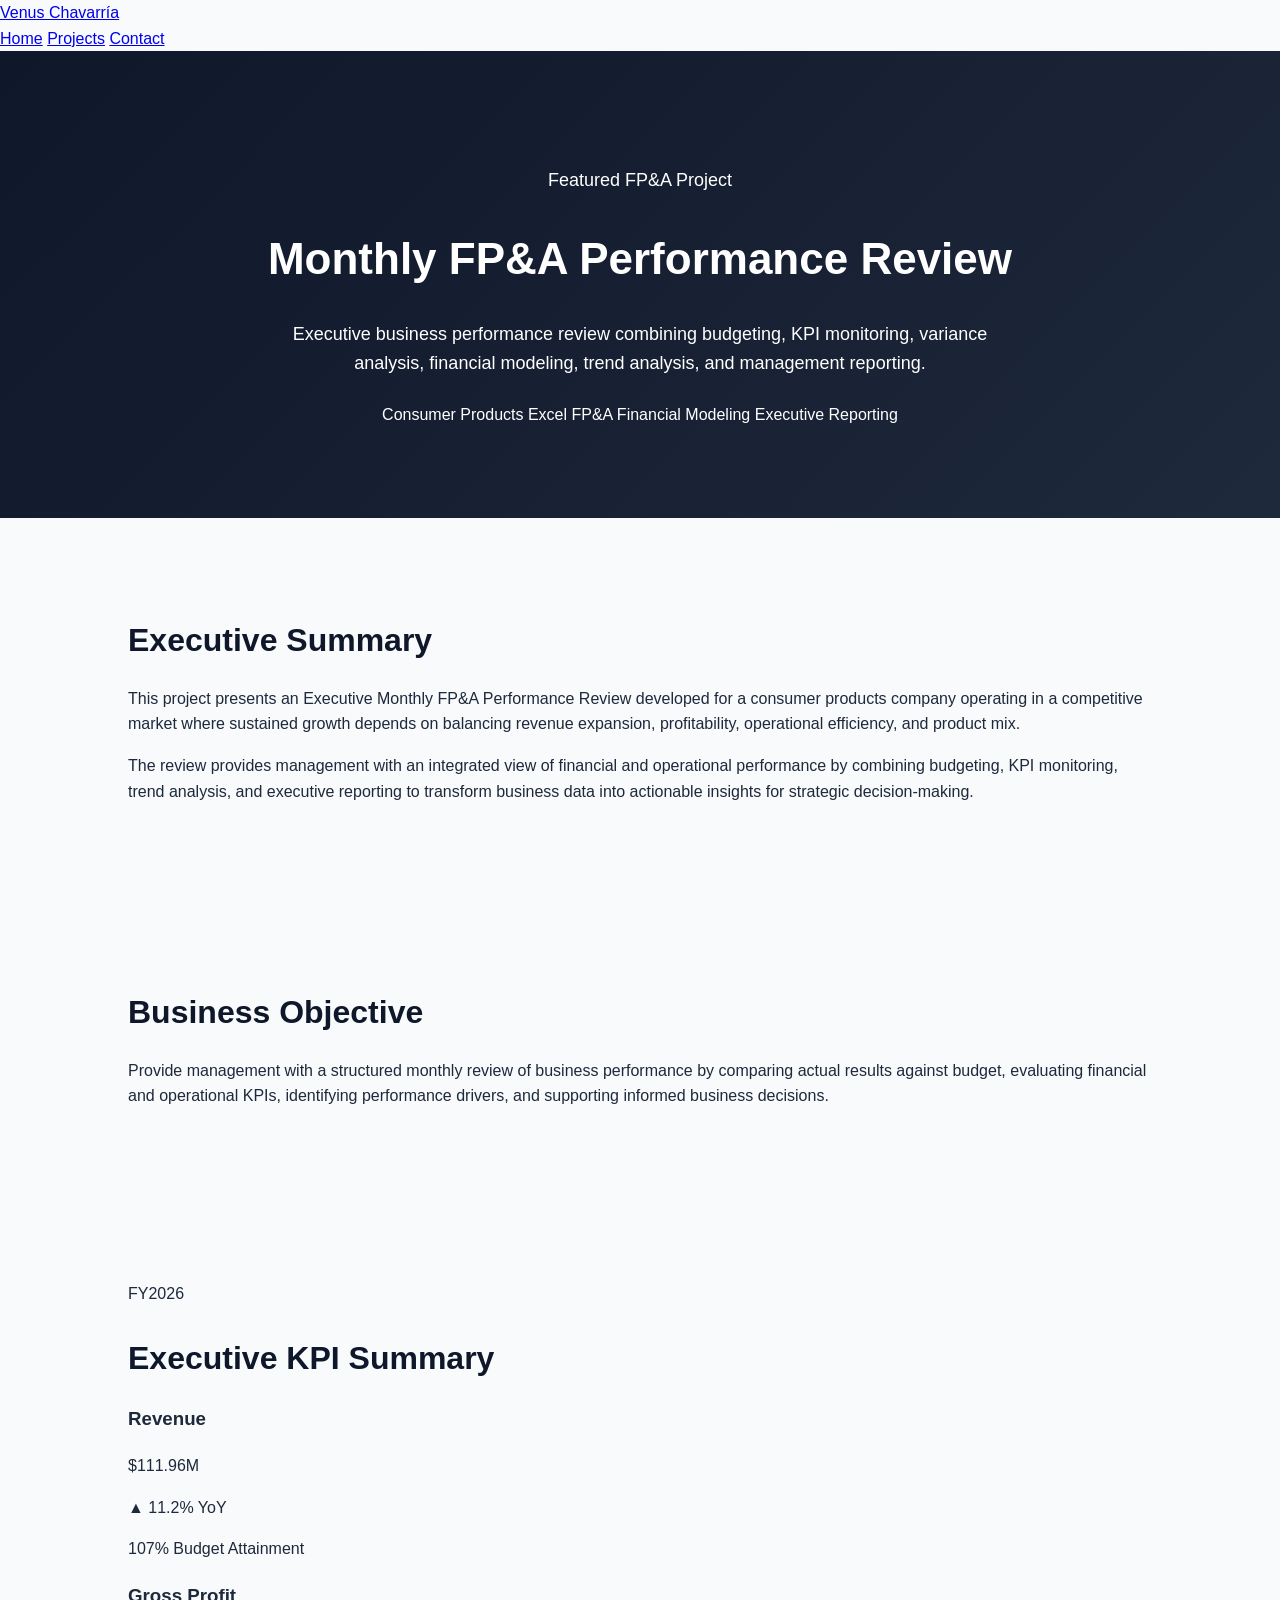
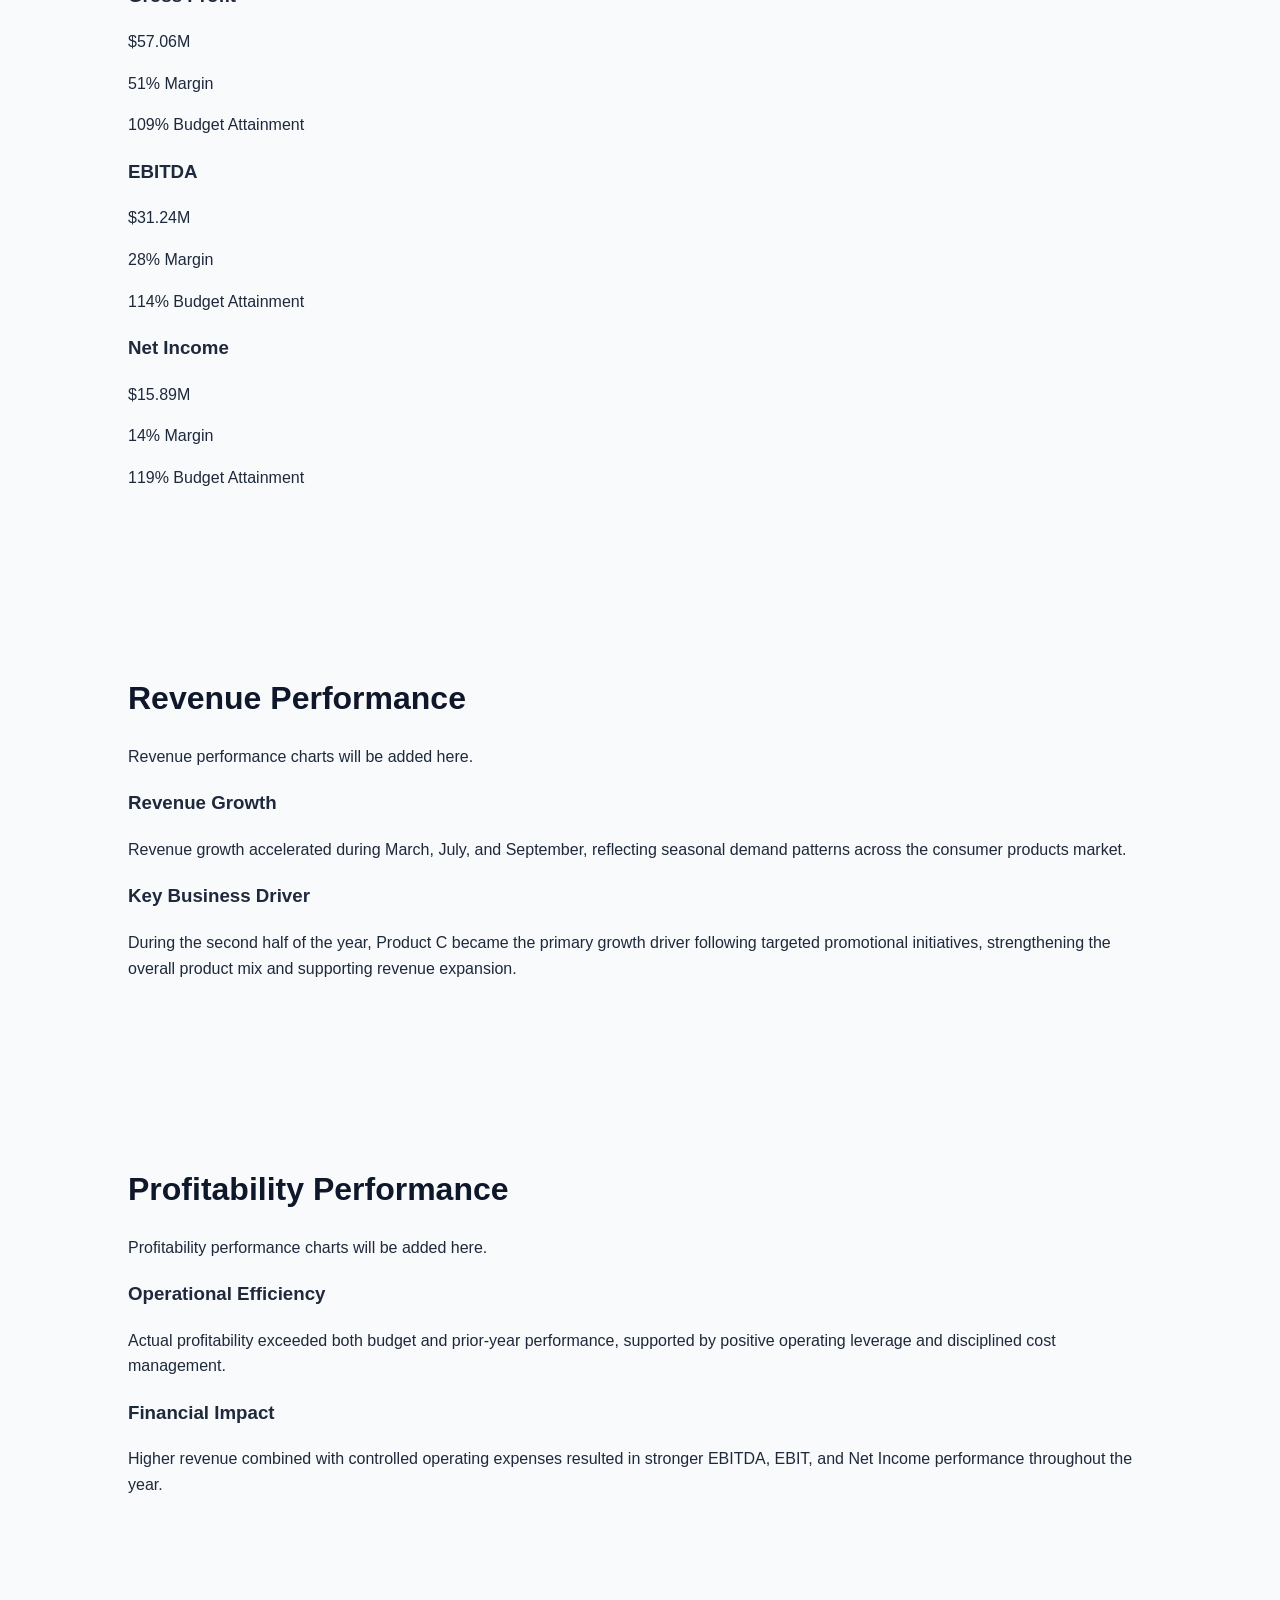
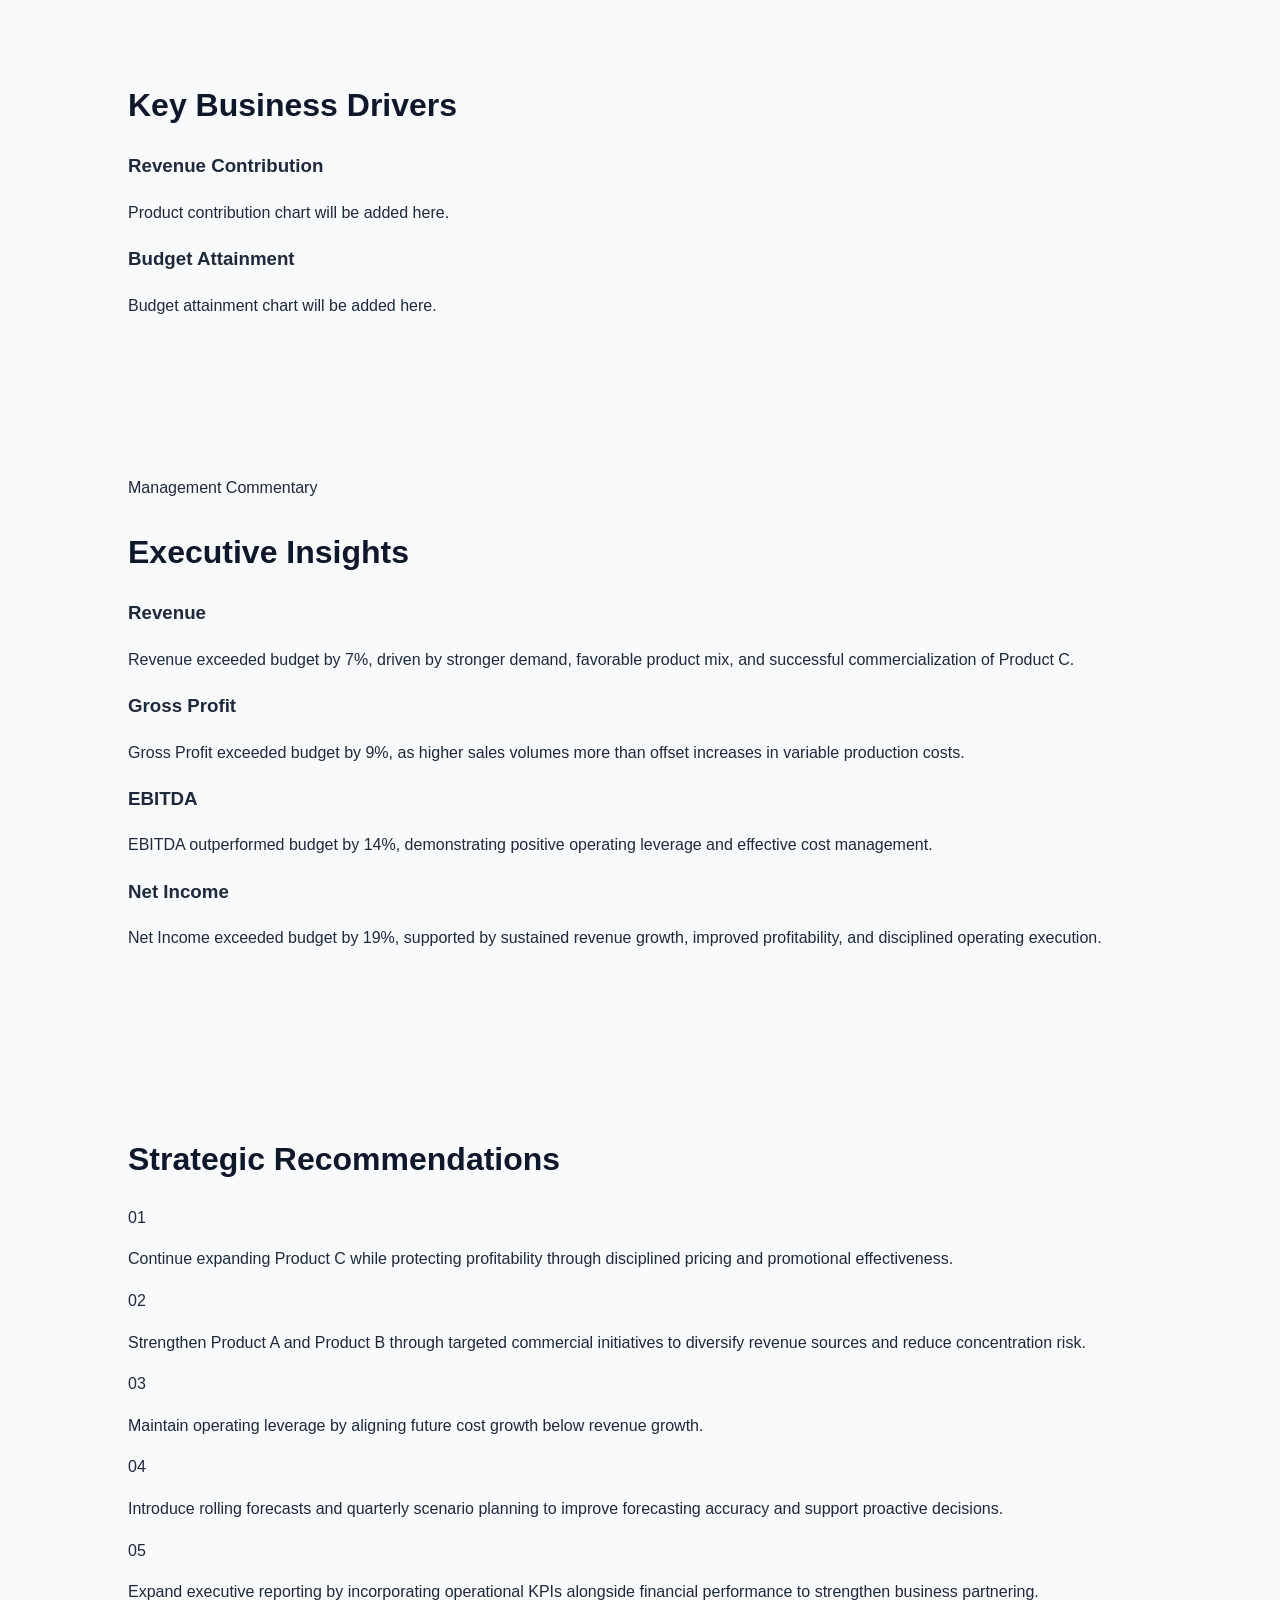
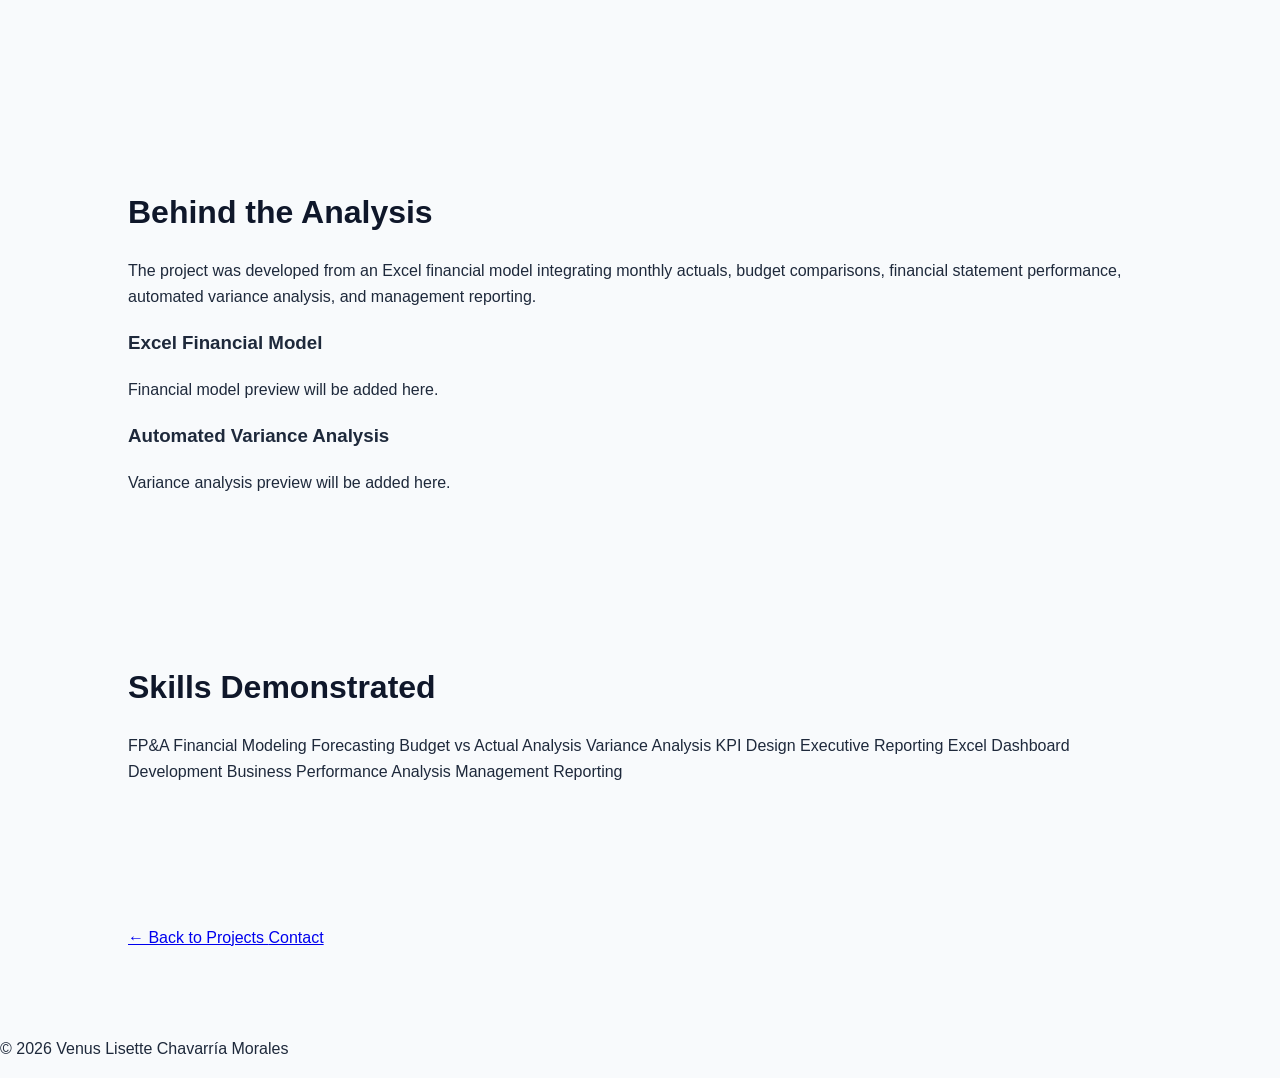
==== project1.html @ df1547eb "Create Monthly FP&A project page This HTML file presents a comprehensive Monthly FP&A Performance Re" ====
<!DOCTYPE html>
<html lang="en">

<head>
  <meta charset="UTF-8" />
  <meta name="viewport" content="width=device-width, initial-scale=1.0" />

  <title>Monthly FP&A Performance Review | Venus Chavarría</title>

  <link rel="stylesheet" href="style.css" />
</head>

<body>

  <!-- Navigation -->
  <nav class="navbar">
    <a class="brand" href="index.html">Venus Chavarría</a>

    <div class="nav-links">
      <a href="index.html">Home</a>
      <a href="index.html#projects">Projects</a>
      <a href="index.html#contact">Contact</a>
    </div>
  </nav>


  <!-- Project Hero -->
  <header class="project-hero">

    <p class="project-label">Featured FP&A Project</p>

    <h1>Monthly FP&A Performance Review</h1>

    <p class="project-subtitle">
      Executive business performance review combining budgeting, KPI monitoring,
      variance analysis, financial modeling, trend analysis, and management reporting.
    </p>

    <div class="project-tags">
      <span>Consumer Products</span>
      <span>Excel</span>
      <span>FP&A</span>
      <span>Financial Modeling</span>
      <span>Executive Reporting</span>
    </div>

  </header>


  <main class="project-page">

    <!-- Executive Summary -->
    <section class="project-section">

      <h2>Executive Summary</h2>

      <p>
        This project presents an Executive Monthly FP&A Performance Review
        developed for a consumer products company operating in a competitive
        market where sustained growth depends on balancing revenue expansion,
        profitability, operational efficiency, and product mix.
      </p>

      <p>
        The review provides management with an integrated view of financial and
        operational performance by combining budgeting, KPI monitoring, trend
        analysis, and executive reporting to transform business data into
        actionable insights for strategic decision-making.
      </p>

    </section>


    <!-- Business Objective -->
    <section class="project-section project-highlight">

      <h2>Business Objective</h2>

      <p>
        Provide management with a structured monthly review of business
        performance by comparing actual results against budget, evaluating
        financial and operational KPIs, identifying performance drivers, and
        supporting informed business decisions.
      </p>

    </section>


    <!-- KPI Summary -->
    <section class="project-section">

      <div class="section-heading">
        <p class="section-label">FY2026</p>
        <h2>Executive KPI Summary</h2>
      </div>

      <div class="kpi-grid">

        <article class="kpi-card">
          <h3>Revenue</h3>
          <p class="kpi-value">$111.96M</p>
          <p class="kpi-growth">▲ 11.2% YoY</p>
          <p class="kpi-budget">107% Budget Attainment</p>
        </article>

        <article class="kpi-card">
          <h3>Gross Profit</h3>
          <p class="kpi-value">$57.06M</p>
          <p class="kpi-detail">51% Margin</p>
          <p class="kpi-budget">109% Budget Attainment</p>
        </article>

        <article class="kpi-card">
          <h3>EBITDA</h3>
          <p class="kpi-value">$31.24M</p>
          <p class="kpi-detail">28% Margin</p>
          <p class="kpi-budget">114% Budget Attainment</p>
        </article>

        <article class="kpi-card">
          <h3>Net Income</h3>
          <p class="kpi-value">$15.89M</p>
          <p class="kpi-detail">14% Margin</p>
          <p class="kpi-budget">119% Budget Attainment</p>
        </article>

      </div>

    </section>


    <!-- Revenue Performance -->
    <section class="project-section">

      <h2>Revenue Performance</h2>

      <div class="visual-placeholder">
        Revenue performance charts will be added here.
      </div>

      <div class="insight-grid">

        <article class="insight-card">
          <h3>Revenue Growth</h3>

          <p>
            Revenue growth accelerated during March, July, and September,
            reflecting seasonal demand patterns across the consumer products
            market.
          </p>
        </article>

        <article class="insight-card">
          <h3>Key Business Driver</h3>

          <p>
            During the second half of the year, Product C became the primary
            growth driver following targeted promotional initiatives,
            strengthening the overall product mix and supporting revenue
            expansion.
          </p>
        </article>

      </div>

    </section>


    <!-- Profitability Performance -->
    <section class="project-section">

      <h2>Profitability Performance</h2>

      <div class="visual-placeholder">
        Profitability performance charts will be added here.
      </div>

      <div class="insight-grid">

        <article class="insight-card">
          <h3>Operational Efficiency</h3>

          <p>
            Actual profitability exceeded both budget and prior-year
            performance, supported by positive operating leverage and disciplined
            cost management.
          </p>
        </article>

        <article class="insight-card">
          <h3>Financial Impact</h3>

          <p>
            Higher revenue combined with controlled operating expenses resulted
            in stronger EBITDA, EBIT, and Net Income performance throughout the
            year.
          </p>
        </article>

      </div>

    </section>


    <!-- Key Business Drivers -->
    <section class="project-section">

      <h2>Key Business Drivers</h2>

      <div class="business-driver-grid">

        <article class="driver-card">
          <h3>Revenue Contribution</h3>

          <div class="visual-placeholder compact">
            Product contribution chart will be added here.
          </div>
        </article>

        <article class="driver-card">
          <h3>Budget Attainment</h3>

          <div class="visual-placeholder compact">
            Budget attainment chart will be added here.
          </div>
        </article>

      </div>

    </section>


    <!-- Executive Insights -->
    <section class="project-section dark-section">

      <p class="section-label gold-label">Management Commentary</p>

      <h2>Executive Insights</h2>

      <div class="executive-insights">

        <article>
          <h3>Revenue</h3>
          <p>
            Revenue exceeded budget by 7%, driven by stronger demand, favorable
            product mix, and successful commercialization of Product C.
          </p>
        </article>

        <article>
          <h3>Gross Profit</h3>
          <p>
            Gross Profit exceeded budget by 9%, as higher sales volumes more
            than offset increases in variable production costs.
          </p>
        </article>

        <article>
          <h3>EBITDA</h3>
          <p>
            EBITDA outperformed budget by 14%, demonstrating positive operating
            leverage and effective cost management.
          </p>
        </article>

        <article>
          <h3>Net Income</h3>
          <p>
            Net Income exceeded budget by 19%, supported by sustained revenue
            growth, improved profitability, and disciplined operating execution.
          </p>
        </article>

      </div>

    </section>


    <!-- Strategic Recommendations -->
    <section class="project-section">

      <h2>Strategic Recommendations</h2>

      <div class="recommendation-list">

        <article>
          <span>01</span>
          <p>
            Continue expanding Product C while protecting profitability through
            disciplined pricing and promotional effectiveness.
          </p>
        </article>

        <article>
          <span>02</span>
          <p>
            Strengthen Product A and Product B through targeted commercial
            initiatives to diversify revenue sources and reduce concentration risk.
          </p>
        </article>

        <article>
          <span>03</span>
          <p>
            Maintain operating leverage by aligning future cost growth below
            revenue growth.
          </p>
        </article>

        <article>
          <span>04</span>
          <p>
            Introduce rolling forecasts and quarterly scenario planning to
            improve forecasting accuracy and support proactive decisions.
          </p>
        </article>

        <article>
          <span>05</span>
          <p>
            Expand executive reporting by incorporating operational KPIs
            alongside financial performance to strengthen business partnering.
          </p>
        </article>

      </div>

    </section>


    <!-- Behind the Analysis -->
    <section class="project-section">

      <h2>Behind the Analysis</h2>

      <p>
        The project was developed from an Excel financial model integrating
        monthly actuals, budget comparisons, financial statement performance,
        automated variance analysis, and management reporting.
      </p>

      <div class="business-driver-grid">

        <article class="driver-card">
          <h3>Excel Financial Model</h3>

          <div class="visual-placeholder compact">
            Financial model preview will be added here.
          </div>
        </article>

        <article class="driver-card">
          <h3>Automated Variance Analysis</h3>

          <div class="visual-placeholder compact">
            Variance analysis preview will be added here.
          </div>
        </article>

      </div>

    </section>


    <!-- Skills -->
    <section class="project-section project-highlight">

      <h2>Skills Demonstrated</h2>

      <div class="skill-badges">
        <span>FP&A</span>
        <span>Financial Modeling</span>
        <span>Forecasting</span>
        <span>Budget vs Actual Analysis</span>
        <span>Variance Analysis</span>
        <span>KPI Design</span>
        <span>Executive Reporting</span>
        <span>Excel Dashboard Development</span>
        <span>Business Performance Analysis</span>
        <span>Management Reporting</span>
      </div>

    </section>


    <!-- Project Navigation -->
    <section class="project-navigation">

      <a class="secondary-button" href="index.html#projects">
        ← Back to Projects
      </a>

      <a class="primary-button" href="index.html#contact">
        Contact
      </a>

    </section>

  </main>


  <footer class="site-footer">
    <p>© 2026 Venus Lisette Chavarría Morales</p>
  </footer>

</body>

</html>
---- style.css ----
body {
  margin: 0;
  font-family: Arial, Helvetica, sans-serif;
  color: #1e293b;
  background-color: #f8fafc;
  line-height: 1.6;
}

header {
  background: linear-gradient(135deg, #0f172a, #1e293b);
  color: white;
  padding: 90px 10%;
  text-align: center;
}

header h1 {
  font-size: 44px;
  margin-bottom: 10px;
}

header h2 {
  font-size: 22px;
  font-weight: 400;
  color: #cbd5e1;
}

header p {
  max-width: 760px;
  margin: 25px auto;
  font-size: 18px;
}

header a {
  display: inline-block;
  margin-top: 20px;
  padding: 14px 28px;
  background: #2563eb;
  color: white;
  text-decoration: none;
  border-radius: 10px;
  font-weight: bold;
}

header a:hover {
  background: #d4a017;
  color: #0f172a;
}

section {
  padding: 70px 10%;
  max-width: 1100px;
  margin: auto;
}

section h2 {
  font-size: 32px;
  color: #0f172a;
  margin-bottom: 20px;
}

#intro h2 {
  max-width: 900px;
}

.cards {
  display: grid;
  grid-template-columns: repeat(3, 1fr);
  gap: 25px;
  margin-top: 30px;
}

.card {
  background: white;
  padding: 30px;
  border-radius: 18px;
  box-shadow: 0 8px 22px rgba(15, 23, 42, 0.08);
  border-top: 4px solid #d4a017;
}

.card h3 {
  color: #0f172a;
  margin-top: 0;
}

.card p {
  color: #475569;
}

#projects {
  background: white;
  max-width: none;
}

.project-card {
  max-width: 900px;
  background: #f8fafc;
  padding: 30px;
  border-radius: 18px;
  margin: 25px auto;
  box-shadow: 0 6px 18px rgba(15, 23, 42, 0.08);
}

.project-card h3 {
  color: #2563eb;
}

#beyond {
  background: #e2e8f0;
  max-width: none;
  text-align: center;
}

#beyond p {
  max-width: 850px;
  margin: auto;
  font-size: 20px;
  font-style: italic;
}

#contact {
  text-align: center;
  background: #0f172a;
  color: white;
  max-width: none;
}

#contact h2 {
  color: white;
}

@media (max-width: 800px) {
  .cards {
    grid-template-columns: 1fr;
  }

  header h1 {
    font-size: 34px;
  }

  section {
    padding: 50px 7%;
  }
}
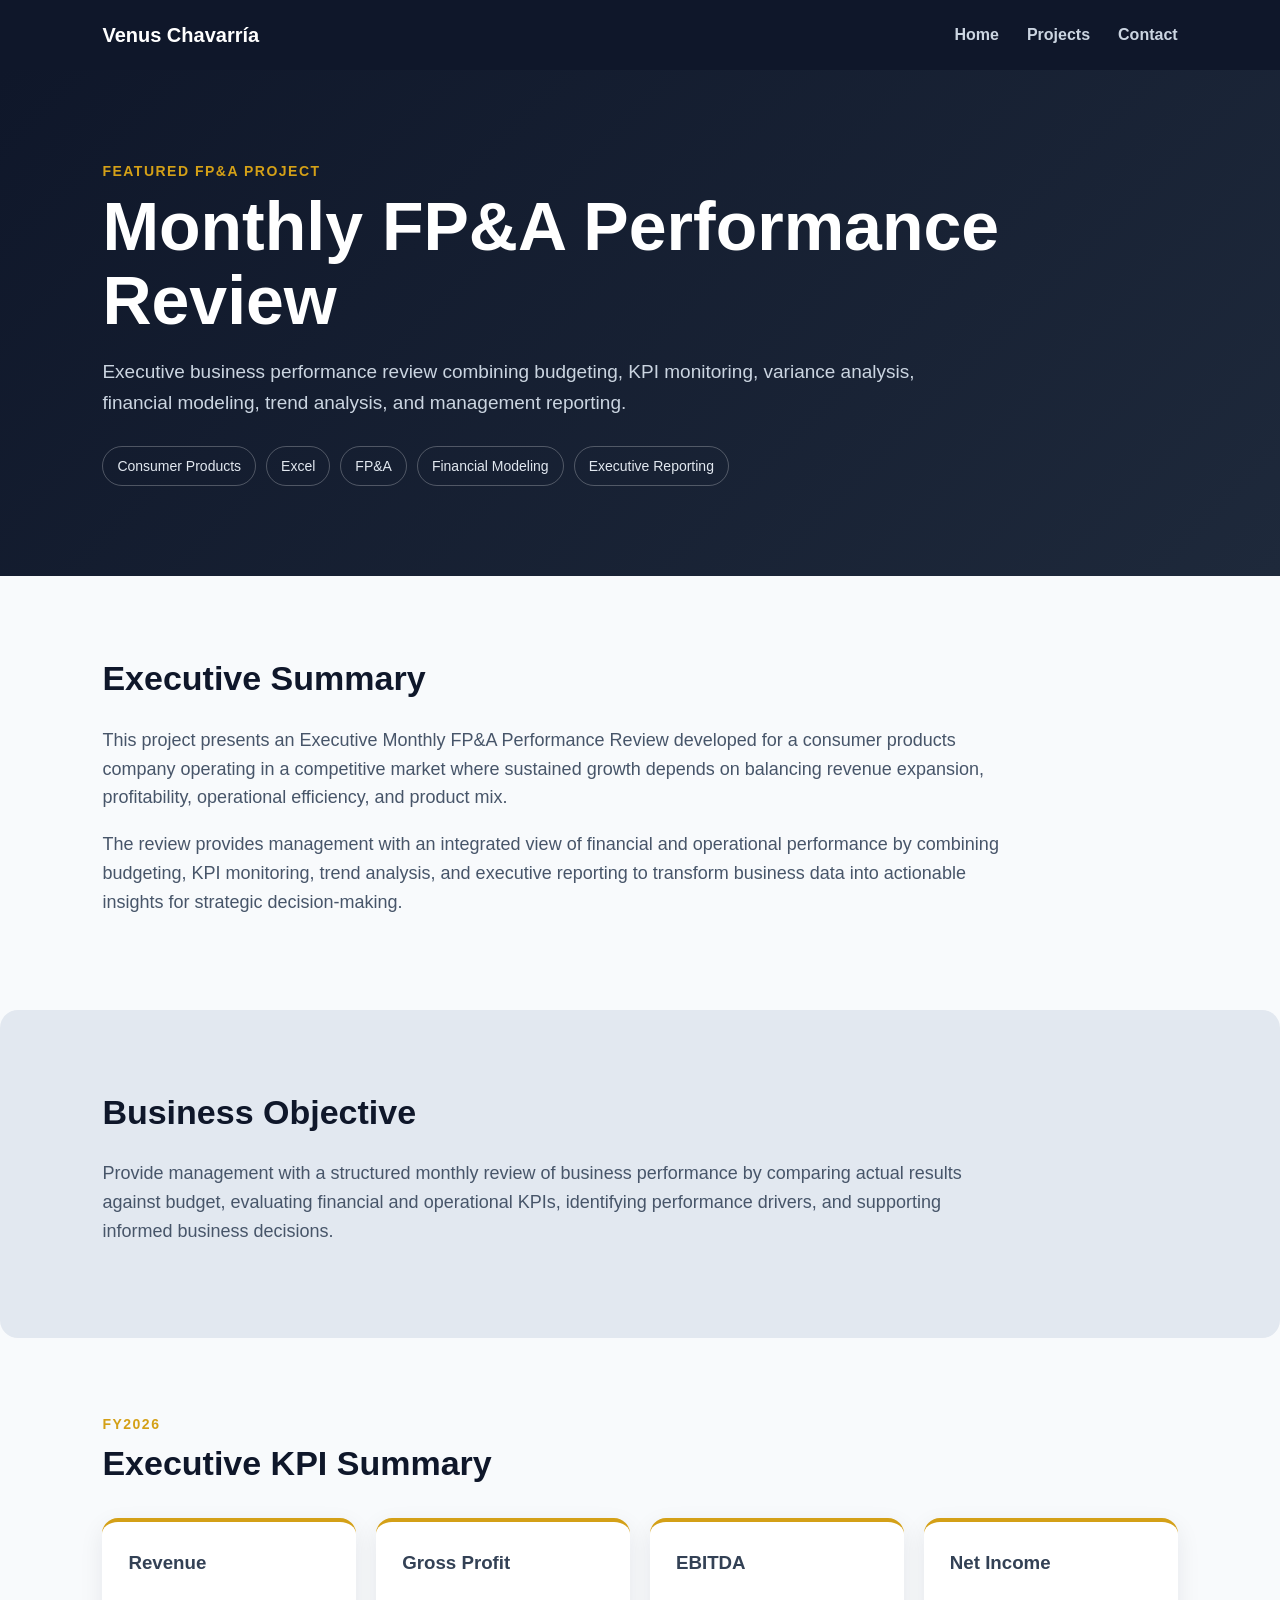
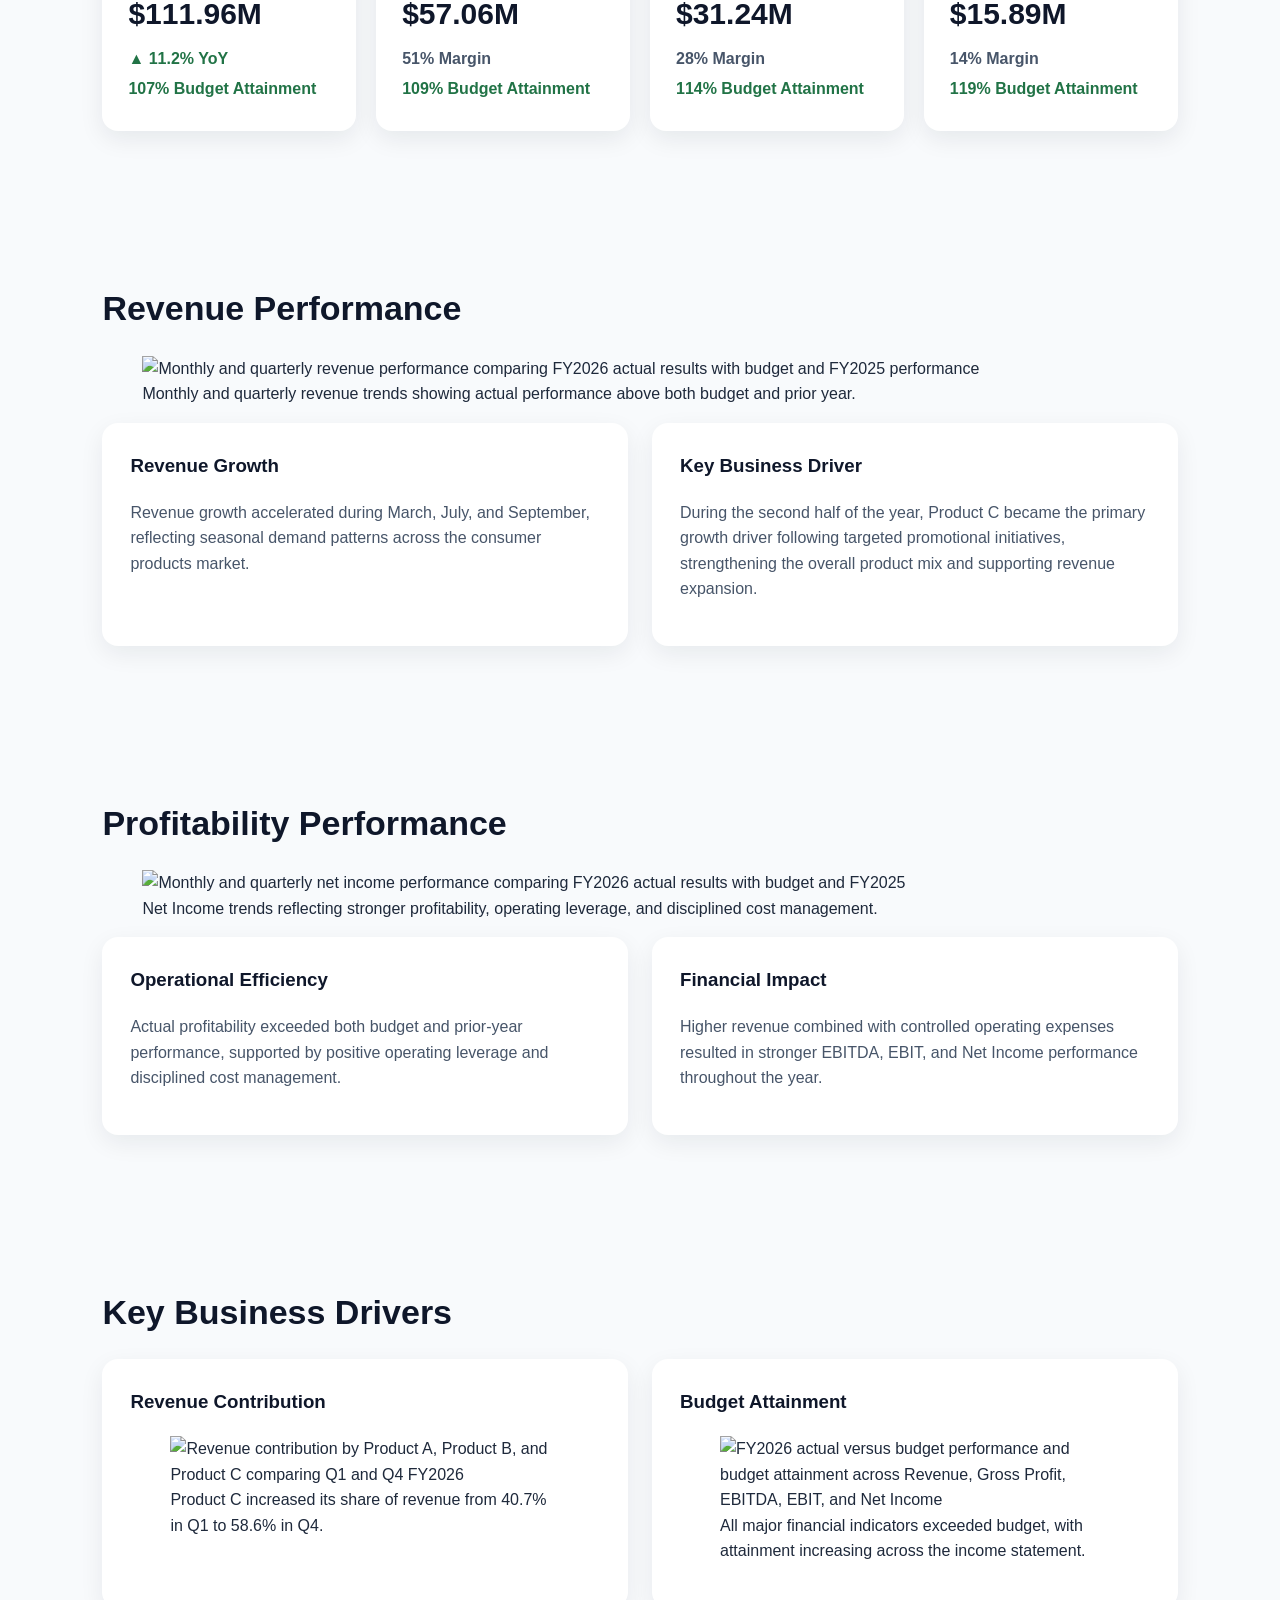
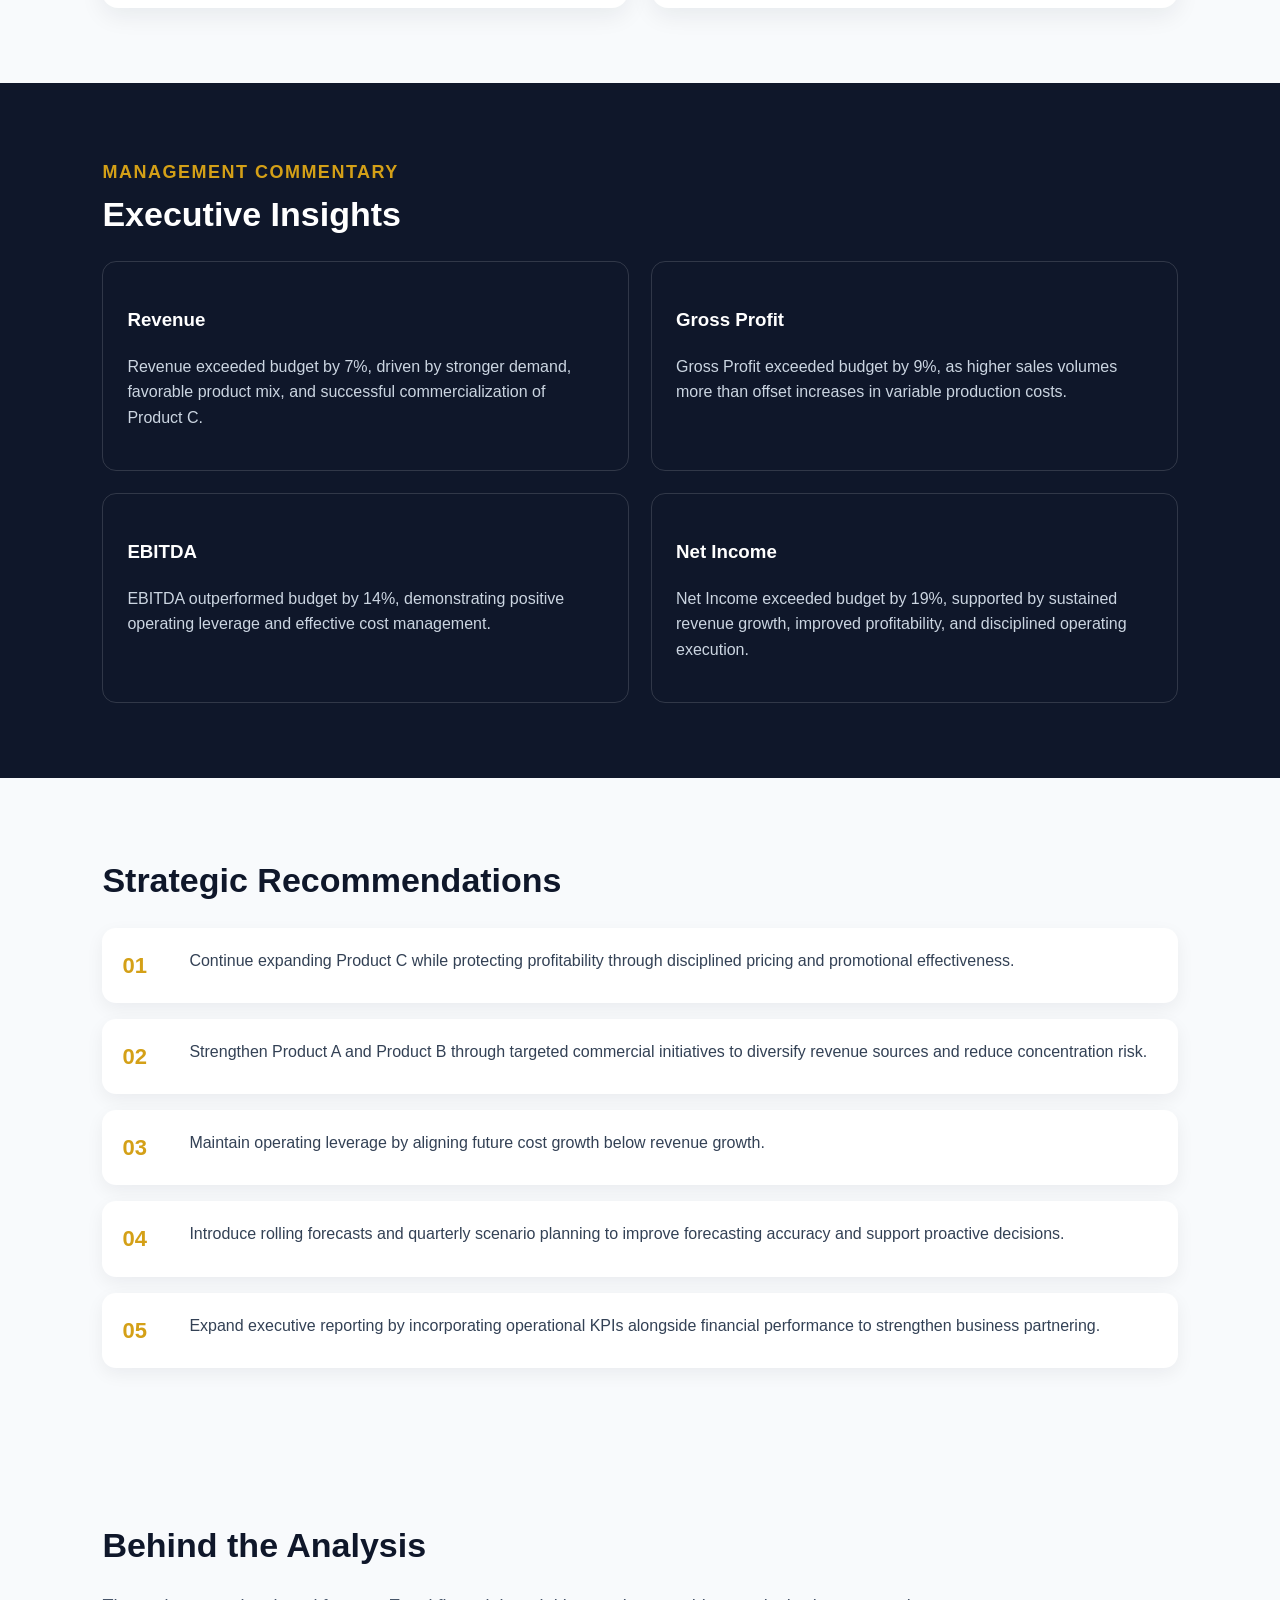
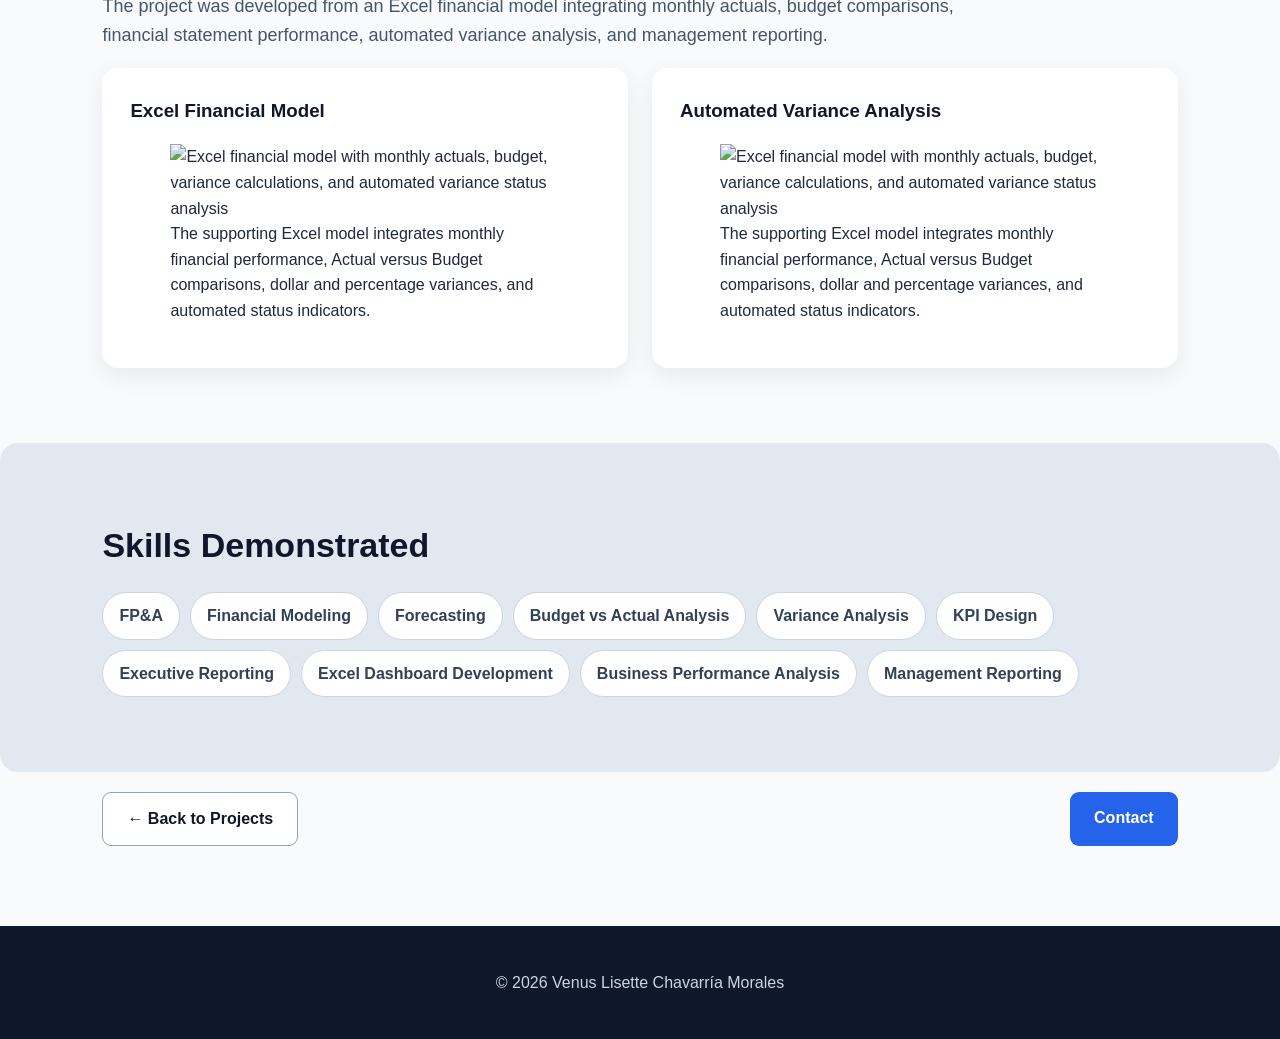
==== commit e9ceb55e: "Replace visual placeholders with actual images" ====
--- a/project1.html
+++ b/project1.html
@@ -134,9 +134,15 @@
 
       <h2>Revenue Performance</h2>
 
-      <div class="visual-placeholder">
-        Revenue performance charts will be added here.
-      </div>
+     <figure class="project-visual">
+  <img
+    src="images/revenue-performance.png"
+    alt="Monthly and quarterly revenue performance comparing FY2026 actual results with budget and FY2025 performance"
+  />
+  <figcaption>
+    Monthly and quarterly revenue trends showing actual performance above both budget and prior year.
+  </figcaption>
+</figure>
 
       <div class="insight-grid">
 
@@ -171,9 +177,15 @@
 
       <h2>Profitability Performance</h2>
 
-      <div class="visual-placeholder">
-        Profitability performance charts will be added here.
-      </div>
+     <figure class="project-visual">
+  <img
+    src="images/profitability-performance.png"
+    alt="Monthly and quarterly net income performance comparing FY2026 actual results with budget and FY2025"
+  />
+  <figcaption>
+    Net Income trends reflecting stronger profitability, operating leverage, and disciplined cost management.
+  </figcaption>
+</figure>
 
       <div class="insight-grid">
 
@@ -212,17 +224,29 @@
         <article class="driver-card">
           <h3>Revenue Contribution</h3>
 
-          <div class="visual-placeholder compact">
-            Product contribution chart will be added here.
-          </div>
+         <figure class="project-visual compact-visual">
+  <img
+    src="images/revenue-contribution.png"
+    alt="Revenue contribution by Product A, Product B, and Product C comparing Q1 and Q4 FY2026"
+  />
+  <figcaption>
+    Product C increased its share of revenue from 40.7% in Q1 to 58.6% in Q4.
+  </figcaption>
+</figure>
         </article>
 
         <article class="driver-card">
           <h3>Budget Attainment</h3>
 
-          <div class="visual-placeholder compact">
-            Budget attainment chart will be added here.
-          </div>
+          <figure class="project-visual compact-visual">
+  <img
+    src="images/budget-attainment.png"
+    alt="FY2026 actual versus budget performance and budget attainment across Revenue, Gross Profit, EBITDA, EBIT, and Net Income"
+  />
+  <figcaption>
+    All major financial indicators exceeded budget, with attainment increasing across the income statement.
+  </figcaption>
+</figure>
         </article>
 
       </div>
@@ -344,17 +368,29 @@
         <article class="driver-card">
           <h3>Excel Financial Model</h3>
 
-          <div class="visual-placeholder compact">
-            Financial model preview will be added here.
-          </div>
+         <figure class="project-visual">
+  <img
+    src="images/financial-model-analysis.png"
+    alt="Excel financial model with monthly actuals, budget, variance calculations, and automated variance status analysis"
+  />
+  <figcaption>
+    The supporting Excel model integrates monthly financial performance, Actual versus Budget comparisons, dollar and percentage variances, and automated status indicators.
+  </figcaption>
+</figure>
         </article>
 
         <article class="driver-card">
           <h3>Automated Variance Analysis</h3>
 
-          <div class="visual-placeholder compact">
-            Variance analysis preview will be added here.
-          </div>
+         <figure class="project-visual">
+  <img
+    src="images/financial-model-analysis.png"
+    alt="Excel financial model with monthly actuals, budget, variance calculations, and automated variance status analysis"
+  />
+  <figcaption>
+    The supporting Excel model integrates monthly financial performance, Actual versus Budget comparisons, dollar and percentage variances, and automated status indicators.
+  </figcaption>
+</figure>
         </article>
 
       </div>
--- a/style.css
+++ b/style.css
@@ -141,3 +141,335 @@
     padding: 50px 7%;
   }
 }
+/* Project Page */
+
+.navbar {
+  min-height: 70px;
+  padding: 0 8%;
+  display: flex;
+  align-items: center;
+  justify-content: space-between;
+  background: #0f172a;
+}
+
+.navbar a {
+  color: #ffffff;
+  text-decoration: none;
+}
+
+.brand {
+  font-size: 20px;
+  font-weight: 700;
+}
+
+.nav-links {
+  display: flex;
+  gap: 28px;
+}
+
+.nav-links a {
+  color: #cbd5e1;
+  font-weight: 600;
+}
+
+.nav-links a:hover {
+  color: #d4a017;
+}
+
+.project-hero {
+  padding: 90px 8%;
+  background: linear-gradient(135deg, #0f172a, #1e293b);
+  color: white;
+  text-align: left;
+}
+
+.project-hero h1 {
+  max-width: 900px;
+  margin: 8px 0 20px;
+  font-size: clamp(40px, 6vw, 68px);
+  line-height: 1.08;
+}
+
+.project-label,
+.section-label {
+  margin: 0;
+  color: #d4a017;
+  font-size: 14px;
+  font-weight: 700;
+  letter-spacing: 1.5px;
+  text-transform: uppercase;
+}
+
+.project-subtitle {
+  max-width: 820px;
+  margin: 0 0 28px;
+  color: #cbd5e1;
+  font-size: 19px;
+}
+
+.project-tags,
+.skill-badges {
+  display: flex;
+  flex-wrap: wrap;
+  gap: 10px;
+}
+
+.project-tags span {
+  padding: 8px 14px;
+  border: 1px solid rgba(255, 255, 255, 0.25);
+  border-radius: 999px;
+  color: #e2e8f0;
+  font-size: 14px;
+}
+
+.project-page {
+  background: #f8fafc;
+}
+
+.project-section {
+  max-width: 1100px;
+  margin: auto;
+  padding: 75px 8%;
+}
+
+.project-section h2 {
+  margin-top: 0;
+  font-size: 34px;
+  color: #0f172a;
+}
+
+.project-section > p {
+  max-width: 900px;
+  font-size: 18px;
+  color: #475569;
+}
+
+.project-highlight {
+  background: #e2e8f0;
+  border-radius: 18px;
+}
+
+.section-heading {
+  margin-bottom: 28px;
+}
+
+.kpi-grid {
+  display: grid;
+  grid-template-columns: repeat(4, 1fr);
+  gap: 20px;
+}
+
+.kpi-card {
+  padding: 26px;
+  background: white;
+  border-top: 4px solid #d4a017;
+  border-radius: 16px;
+  box-shadow: 0 8px 24px rgba(15, 23, 42, 0.08);
+}
+
+.kpi-card h3 {
+  margin: 0 0 12px;
+  color: #334155;
+}
+
+.kpi-value {
+  margin: 0 0 8px;
+  color: #0f172a;
+  font-size: 30px;
+  font-weight: 800;
+}
+
+.kpi-growth,
+.kpi-budget {
+  margin: 4px 0;
+  color: #217346;
+  font-weight: 700;
+}
+
+.kpi-detail {
+  margin: 4px 0;
+  color: #475569;
+  font-weight: 600;
+}
+
+.visual-placeholder {
+  min-height: 340px;
+  margin: 28px 0;
+  display: flex;
+  align-items: center;
+  justify-content: center;
+  border: 2px dashed #cbd5e1;
+  border-radius: 18px;
+  background: #ffffff;
+  color: #64748b;
+  text-align: center;
+}
+
+.visual-placeholder.compact {
+  min-height: 260px;
+}
+
+.insight-grid,
+.business-driver-grid {
+  display: grid;
+  grid-template-columns: repeat(2, 1fr);
+  gap: 24px;
+}
+
+.insight-card,
+.driver-card {
+  padding: 28px;
+  background: #ffffff;
+  border-radius: 16px;
+  box-shadow: 0 8px 24px rgba(15, 23, 42, 0.07);
+}
+
+.insight-card h3,
+.driver-card h3 {
+  margin-top: 0;
+  color: #0f172a;
+}
+
+.insight-card p,
+.driver-card p {
+  color: #475569;
+}
+
+.dark-section {
+  max-width: none;
+  padding-left: max(8%, calc((100% - 1100px) / 2));
+  padding-right: max(8%, calc((100% - 1100px) / 2));
+  background: #0f172a;
+  color: white;
+}
+
+.dark-section h2,
+.dark-section h3 {
+  color: white;
+}
+
+.dark-section p {
+  color: #cbd5e1;
+}
+
+.gold-label {
+  color: #d4a017 !important;
+}
+
+.executive-insights {
+  display: grid;
+  grid-template-columns: repeat(2, 1fr);
+  gap: 22px;
+}
+
+.executive-insights article {
+  padding: 24px;
+  border: 1px solid rgba(255, 255, 255, 0.14);
+  border-radius: 14px;
+}
+
+.recommendation-list {
+  display: grid;
+  gap: 16px;
+}
+
+.recommendation-list article {
+  padding: 20px;
+  display: grid;
+  grid-template-columns: 52px 1fr;
+  align-items: start;
+  gap: 15px;
+  background: white;
+  border-radius: 14px;
+  box-shadow: 0 6px 18px rgba(15, 23, 42, 0.06);
+}
+
+.recommendation-list span {
+  color: #d4a017;
+  font-size: 22px;
+  font-weight: 800;
+}
+
+.recommendation-list p {
+  margin: 0;
+  color: #334155;
+}
+
+.skill-badges span {
+  padding: 10px 16px;
+  background: #ffffff;
+  border: 1px solid #cbd5e1;
+  border-radius: 999px;
+  color: #334155;
+  font-weight: 600;
+}
+
+.project-navigation {
+  max-width: 1100px;
+  margin: auto;
+  padding: 20px 8% 80px;
+  display: flex;
+  justify-content: space-between;
+  gap: 20px;
+}
+
+.primary-button,
+.secondary-button {
+  padding: 13px 24px;
+  border-radius: 9px;
+  text-decoration: none;
+  font-weight: 700;
+}
+
+.primary-button {
+  background: #2563eb;
+  color: white;
+}
+
+.secondary-button {
+  border: 1px solid #94a3b8;
+  color: #0f172a;
+  background: white;
+}
+
+.site-footer {
+  padding: 28px;
+  text-align: center;
+  background: #0f172a;
+  color: #cbd5e1;
+}
+
+@media (max-width: 850px) {
+  .kpi-grid,
+  .insight-grid,
+  .business-driver-grid,
+  .executive-insights {
+    grid-template-columns: 1fr;
+  }
+
+  .navbar {
+    padding: 18px 6%;
+    align-items: flex-start;
+  }
+
+  .nav-links {
+    gap: 14px;
+    flex-wrap: wrap;
+    justify-content: flex-end;
+  }
+
+  .project-hero,
+  .project-section {
+    padding-left: 6%;
+    padding-right: 6%;
+  }
+
+  .project-navigation {
+    flex-direction: column;
+  }
+
+  .primary-button,
+  .secondary-button {
+    text-align: center;
+  }
+}
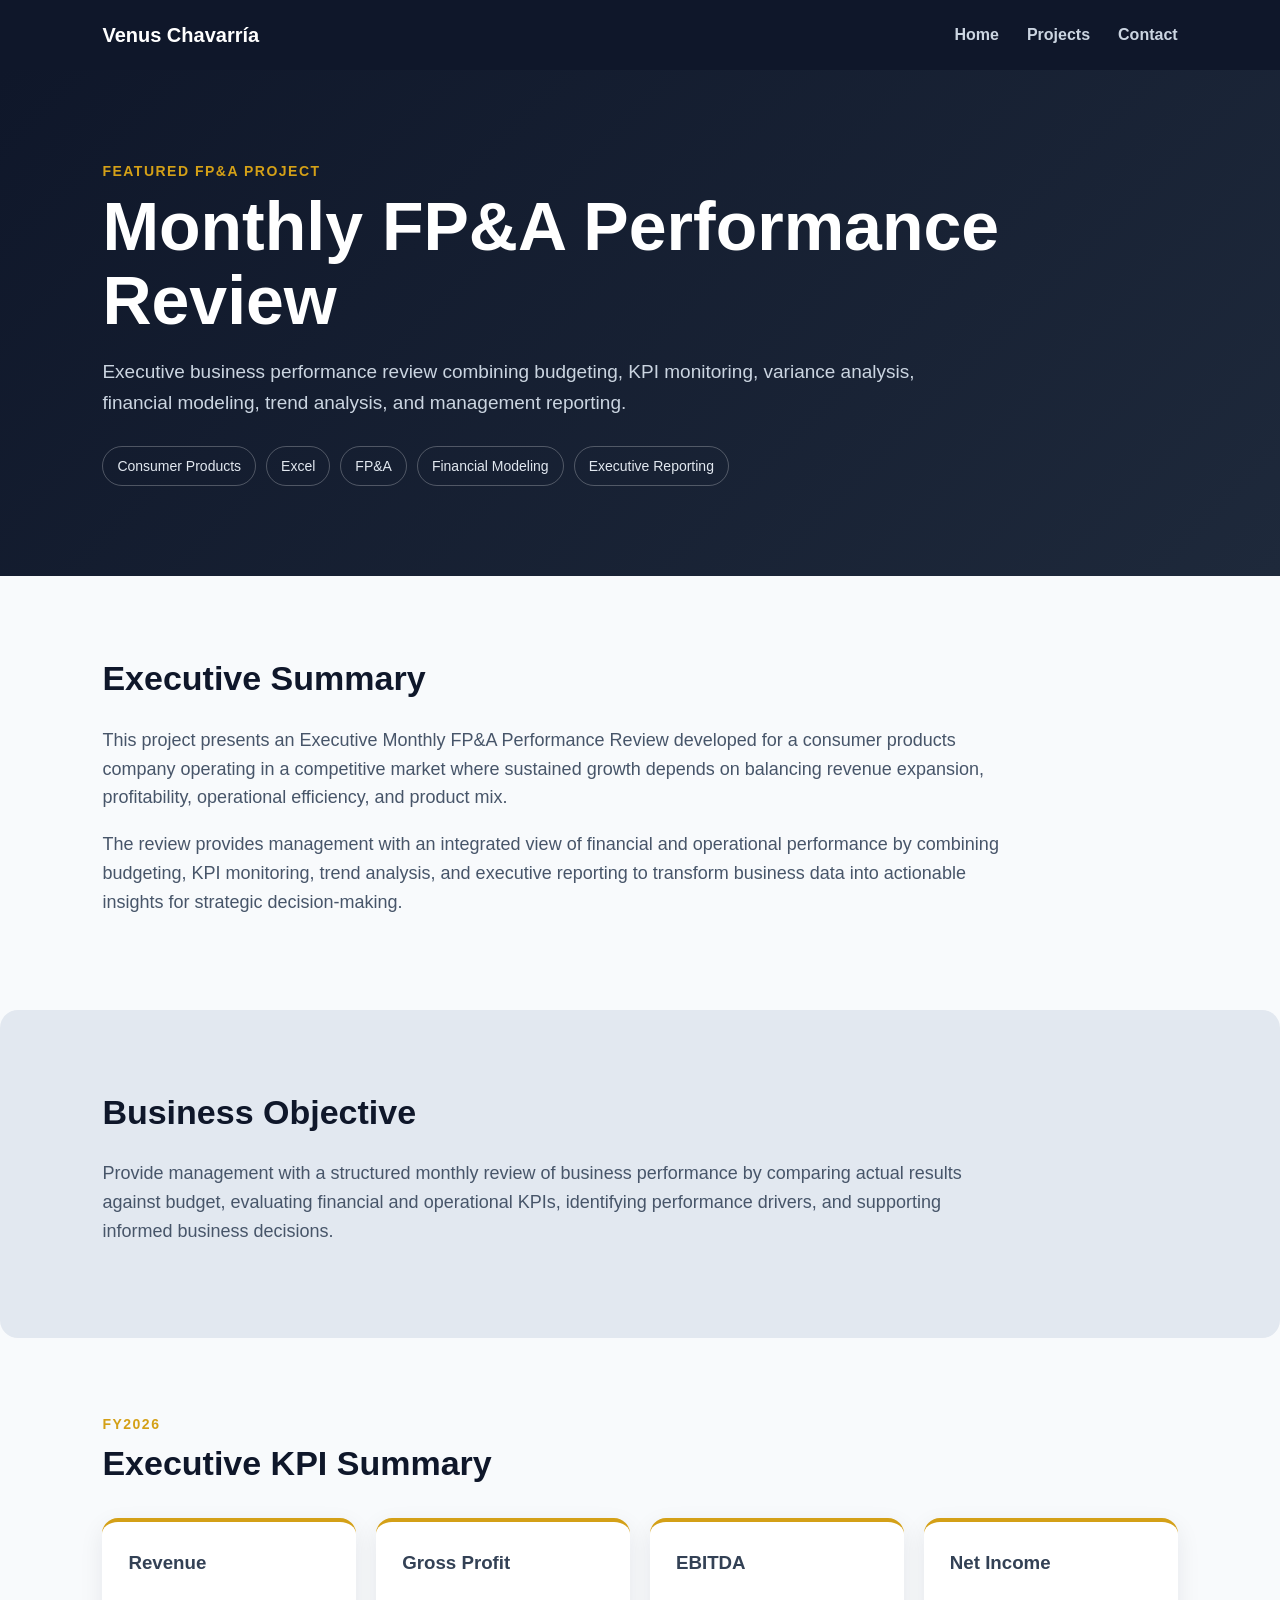
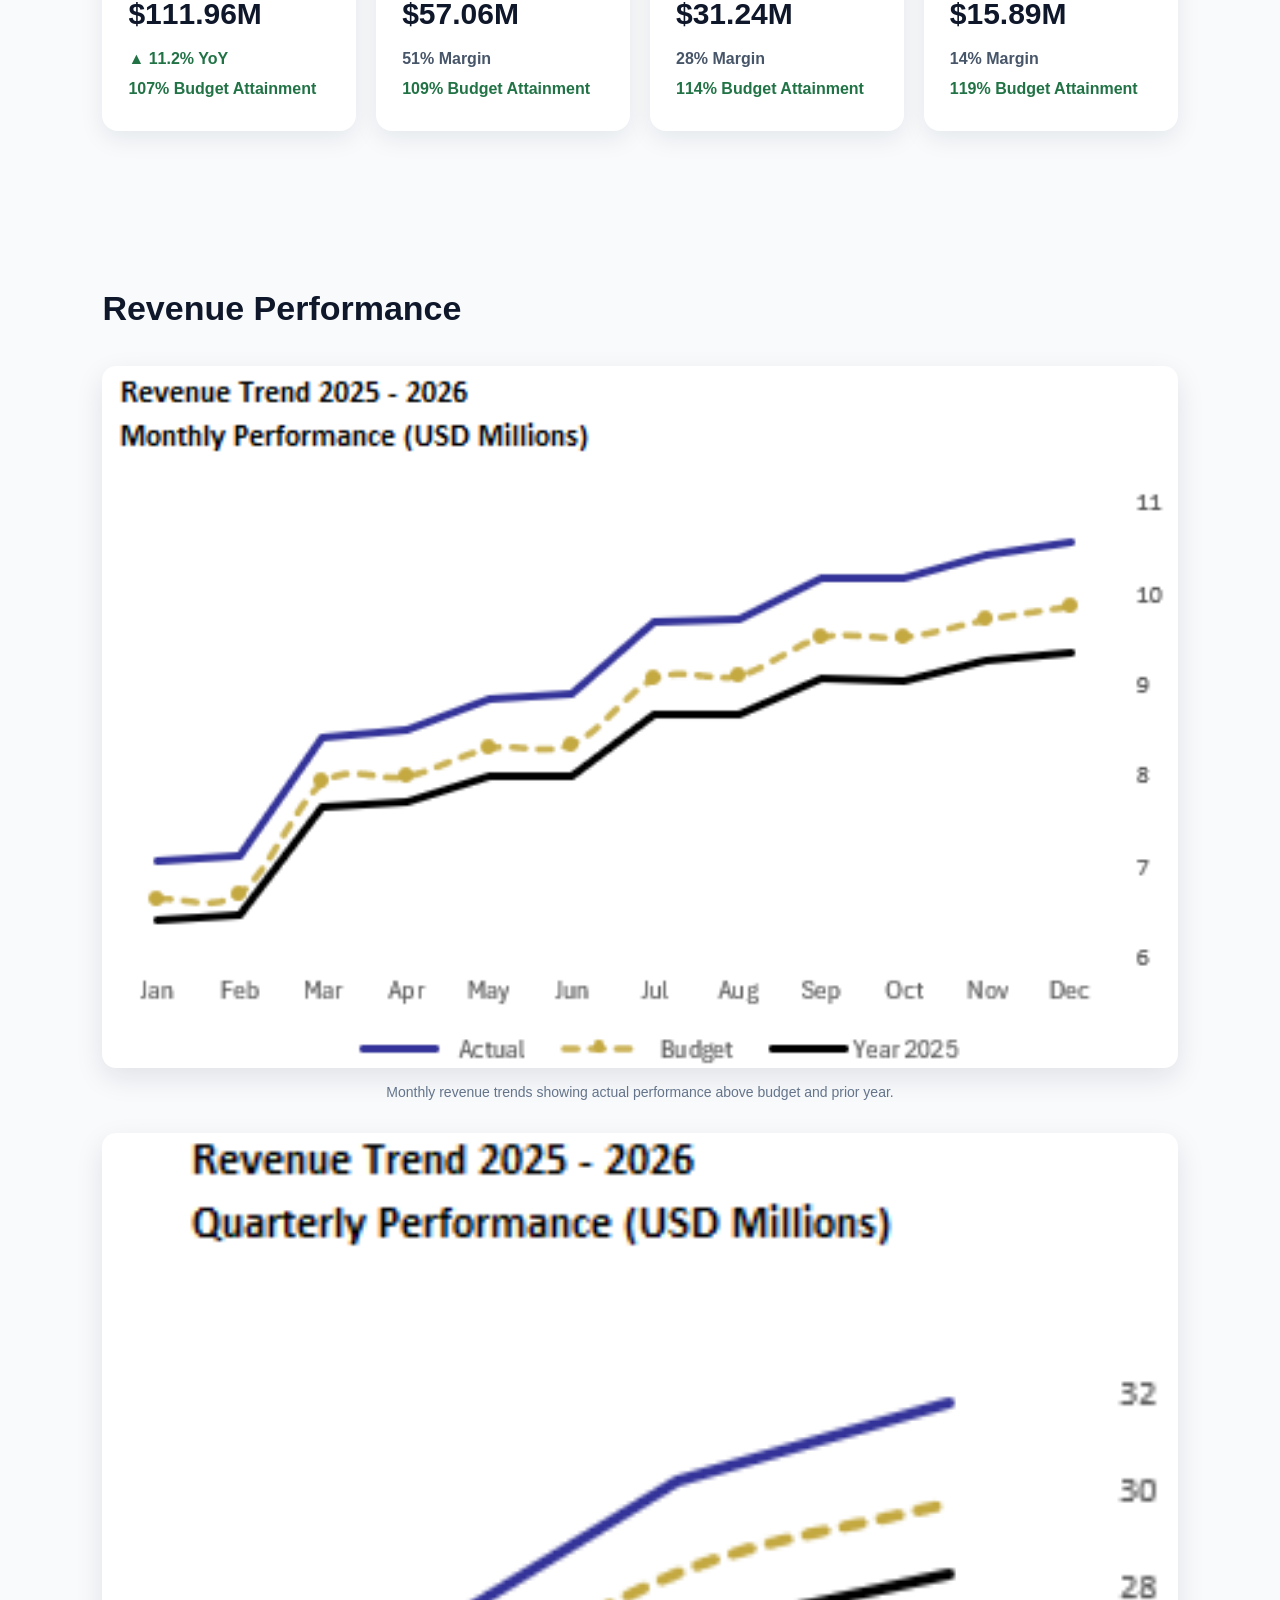
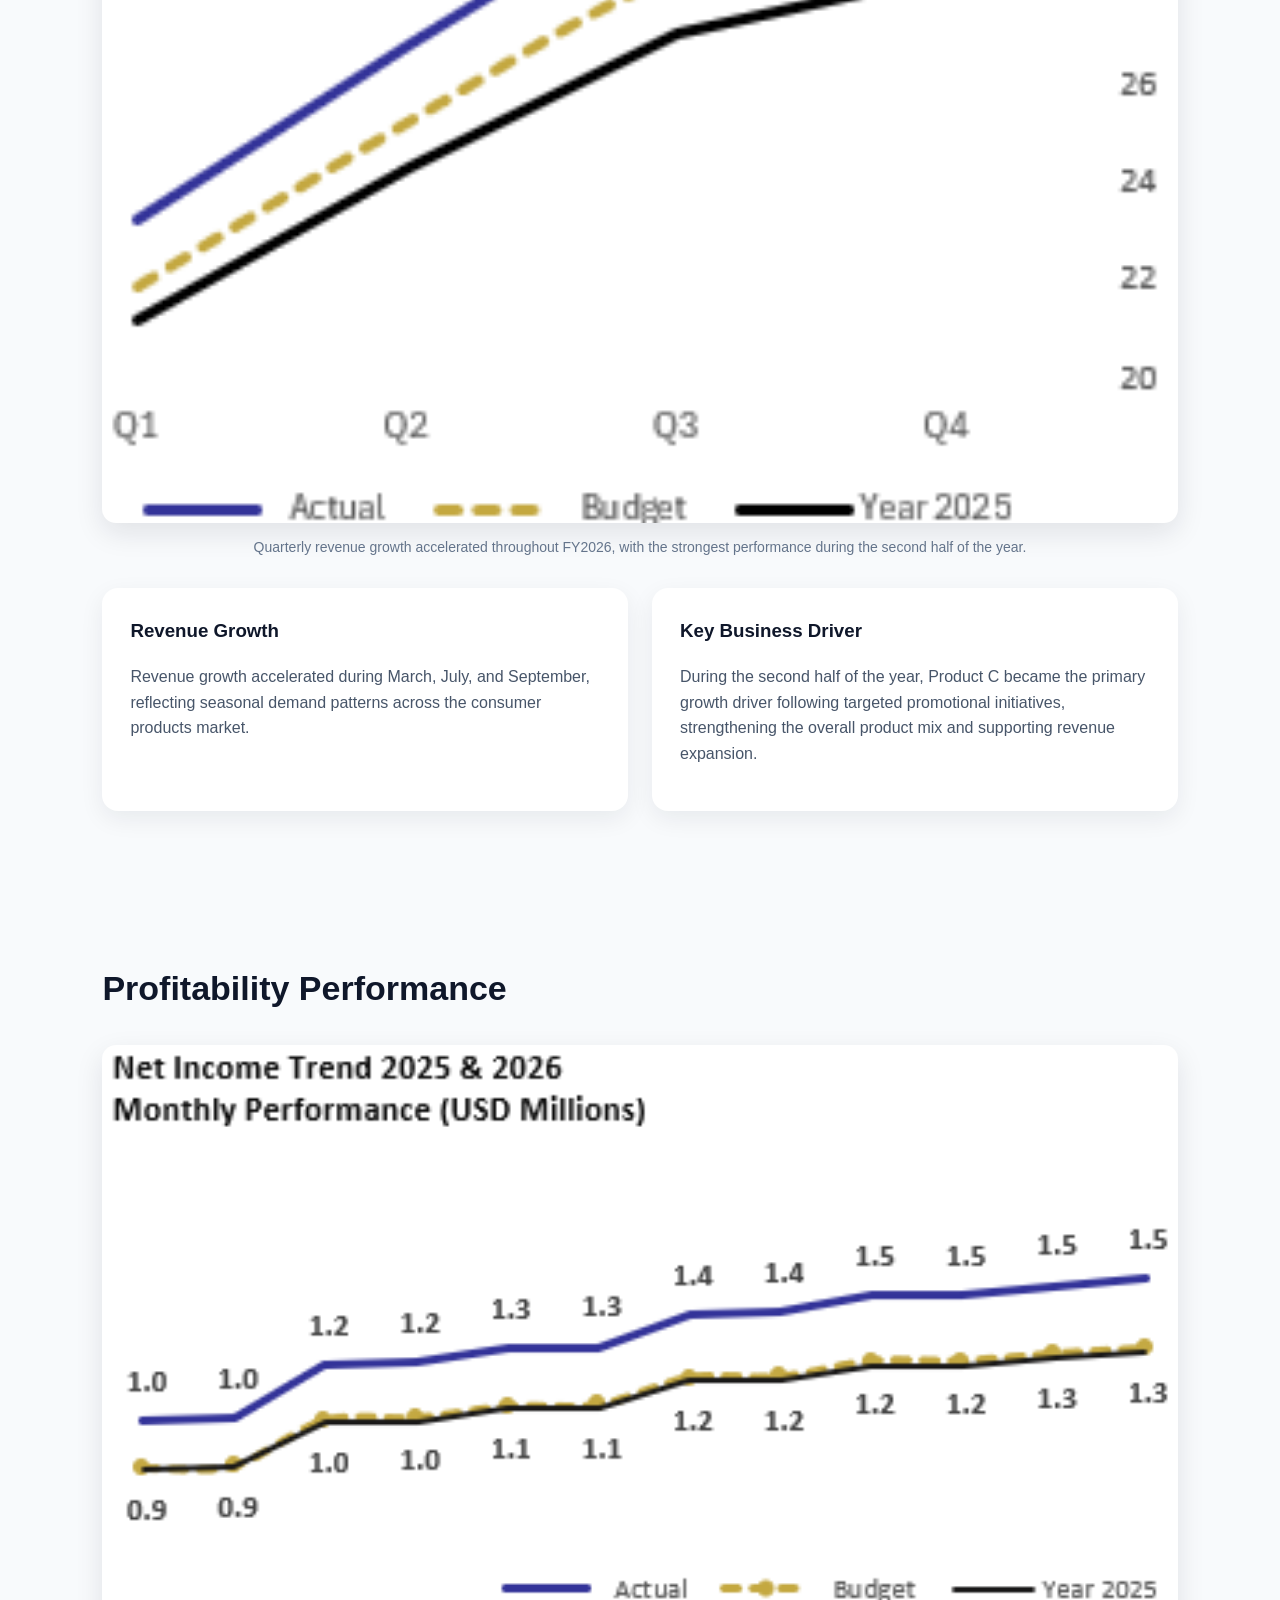
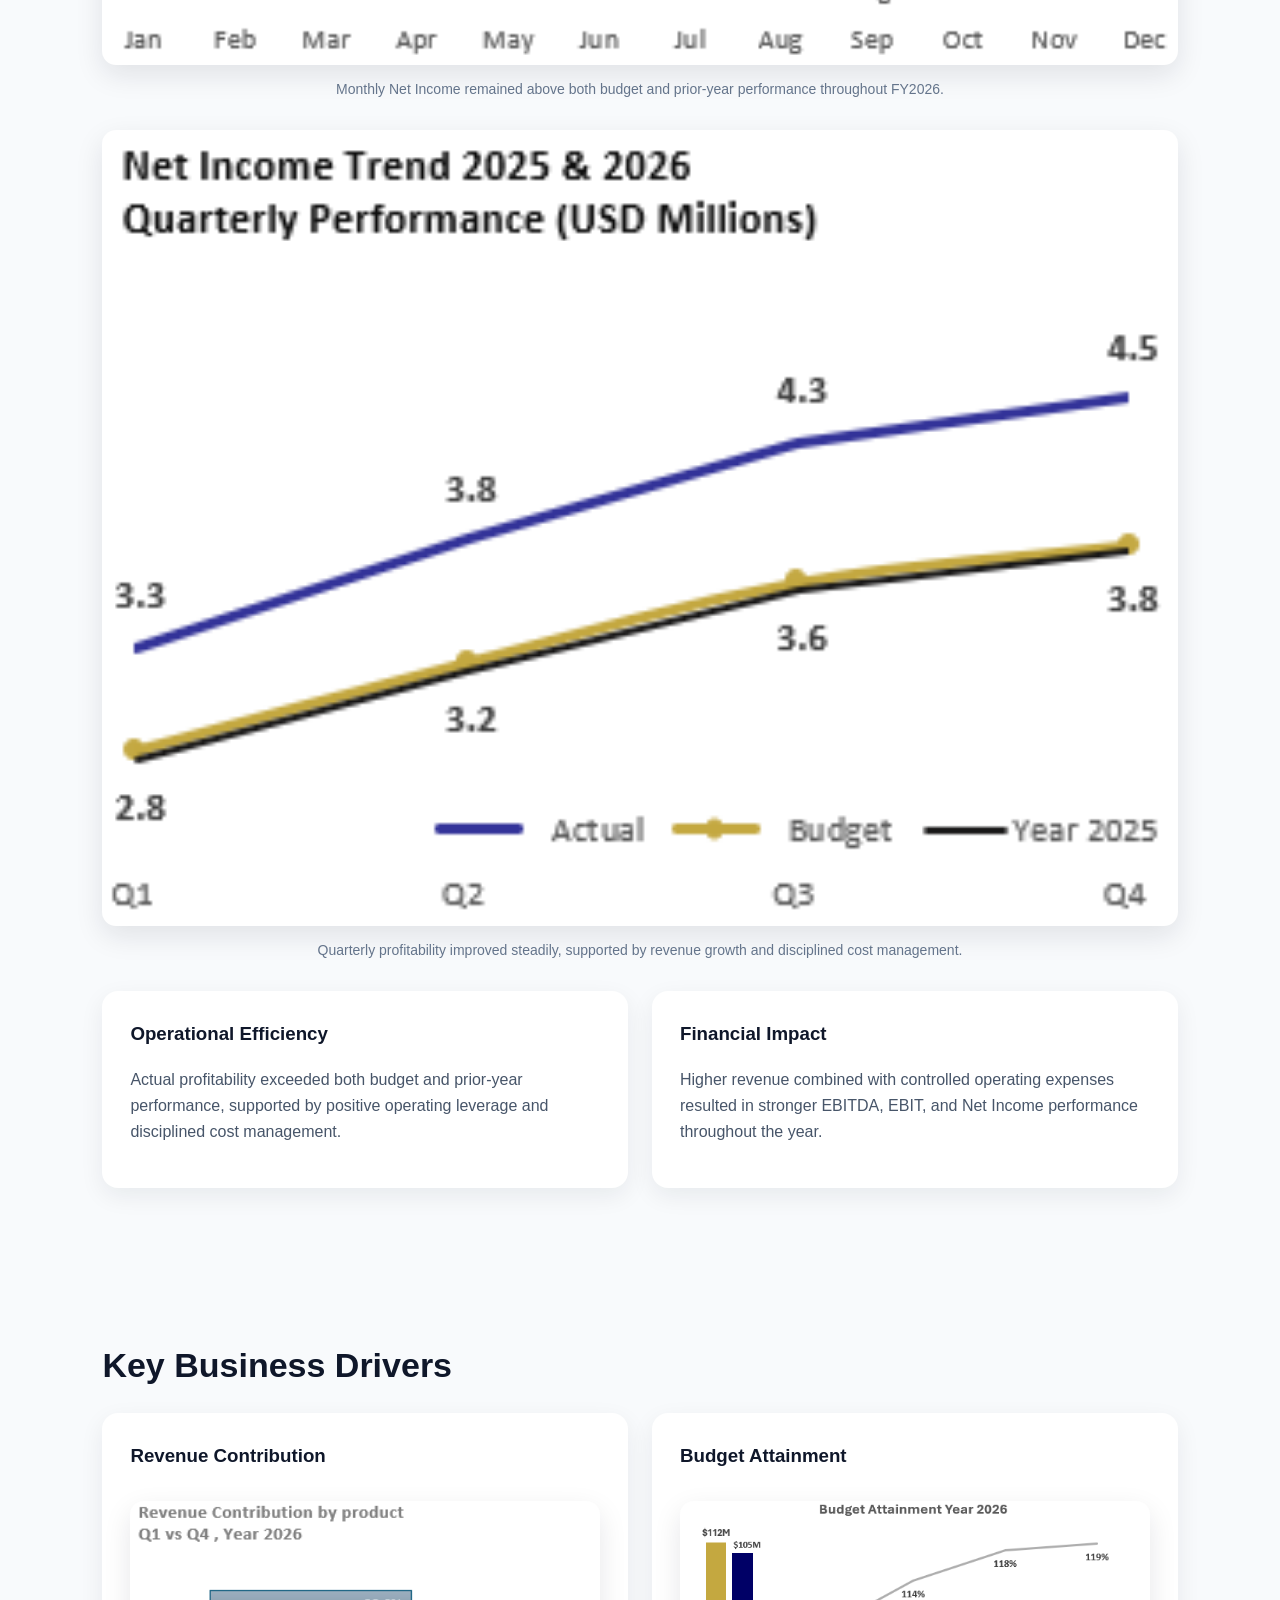
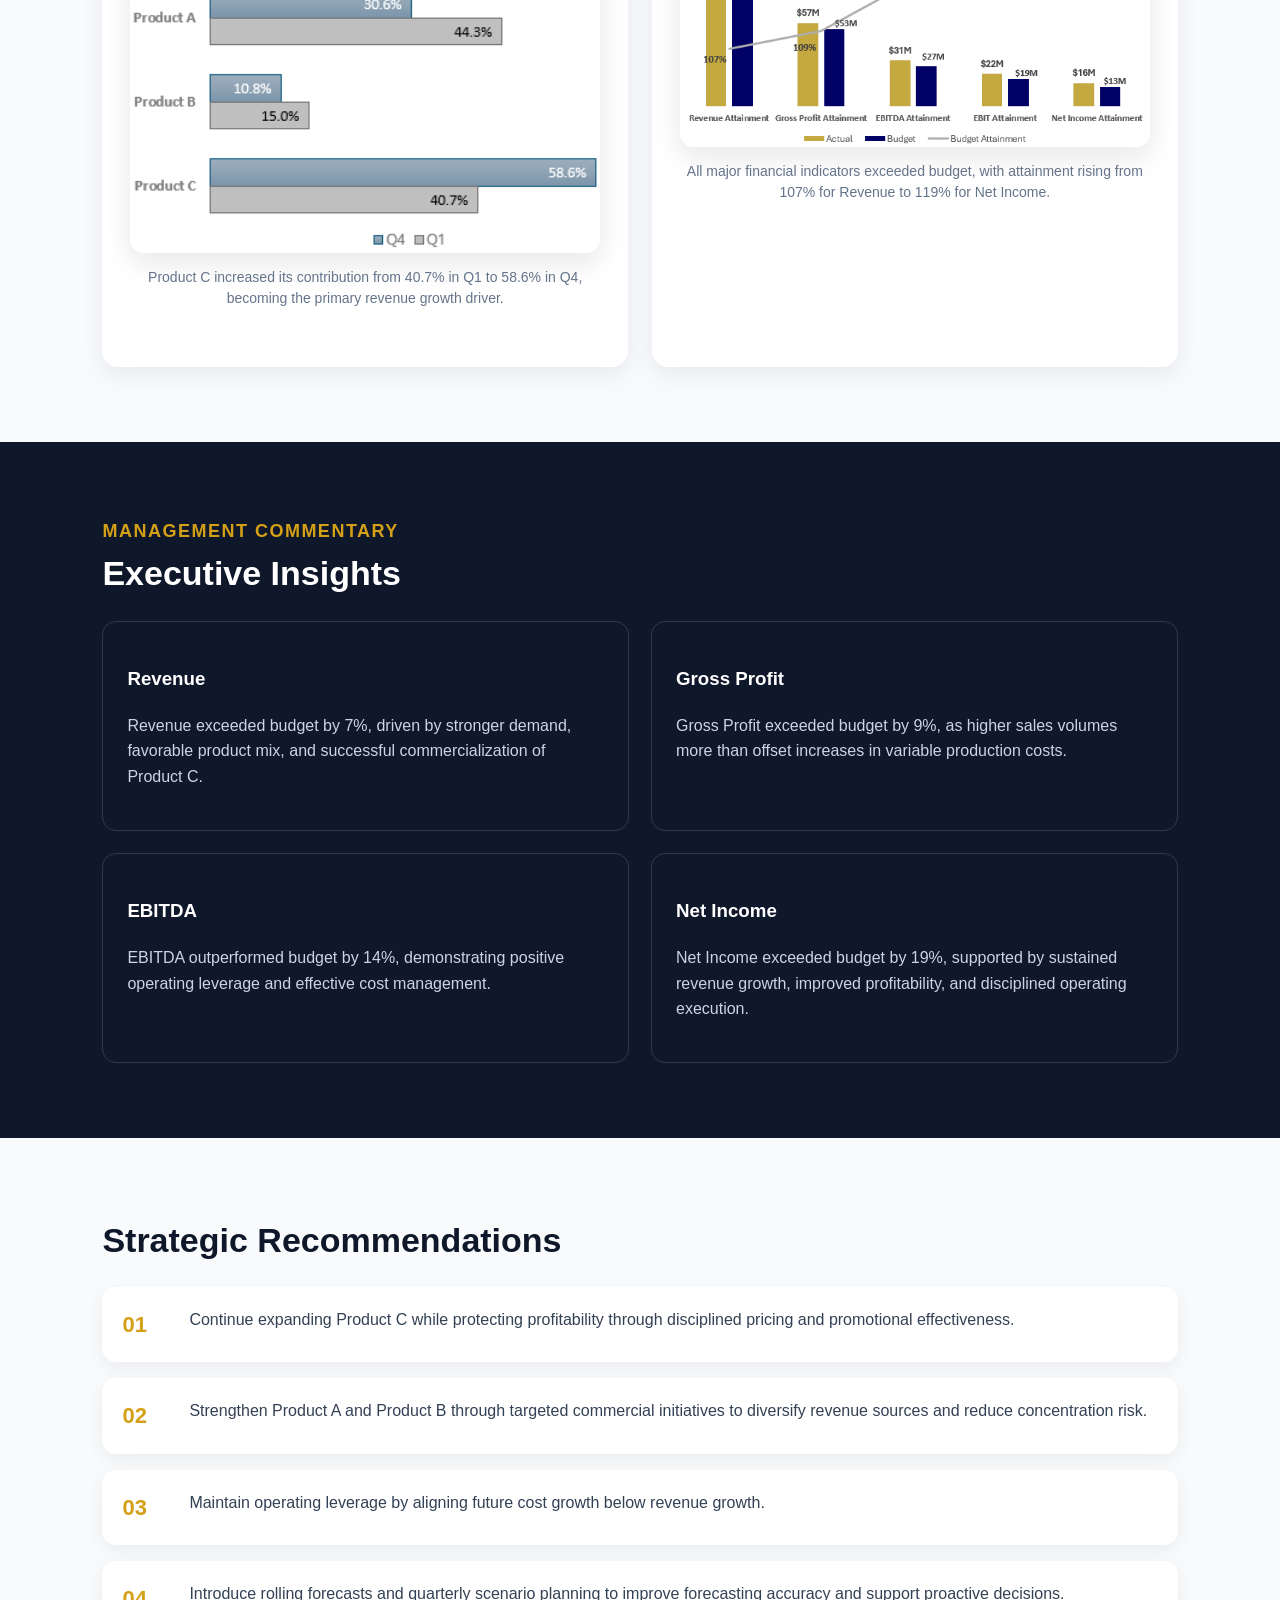
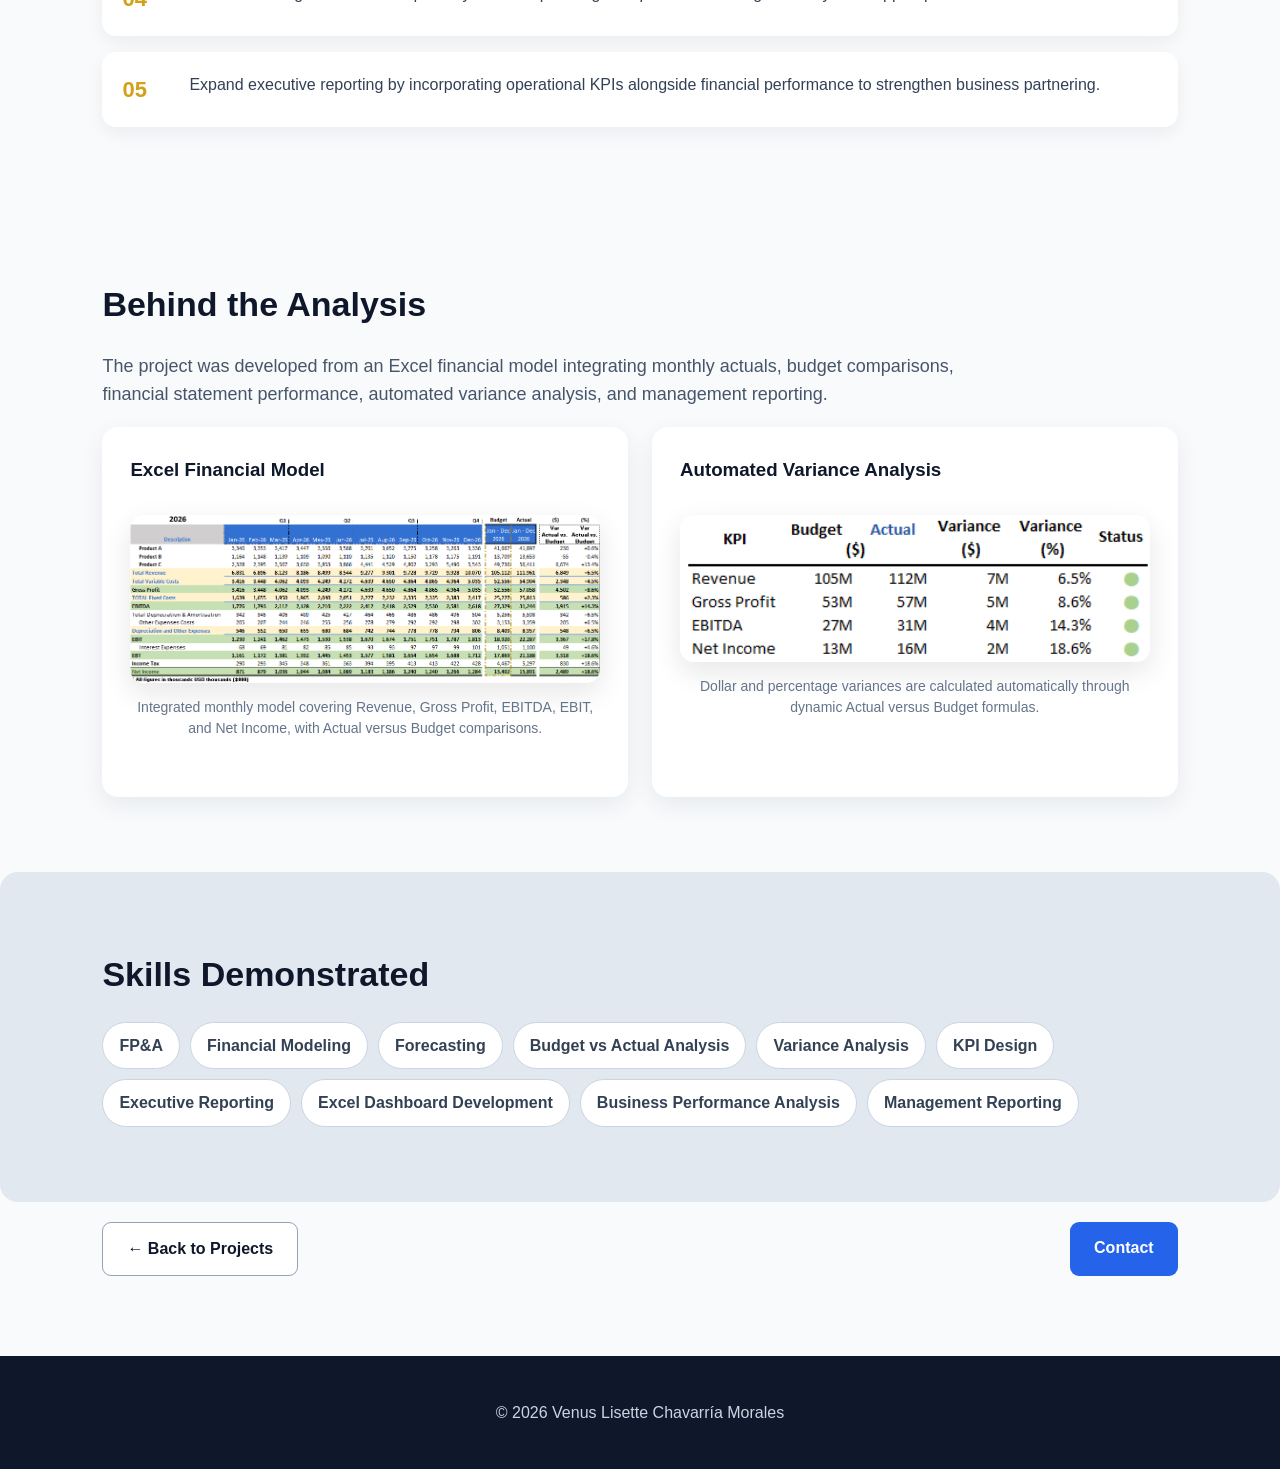
==== commit 4596295b: "Refactor project visuals to use grid layout Replaced figures with a visual grid layout for revenue a" ====
--- a/project1.html
+++ b/project1.html
@@ -134,15 +134,29 @@
 
       <h2>Revenue Performance</h2>
 
-     <figure class="project-visual">
-  <img
-    src="images/revenue-performance.png"
-    alt="Monthly and quarterly revenue performance comparing FY2026 actual results with budget and FY2025 performance"
-  />
-  <figcaption>
-    Monthly and quarterly revenue trends showing actual performance above both budget and prior year.
-  </figcaption>
-</figure>
+     <div class="visual-grid">
+
+  <figure class="project-visual">
+    <img
+      src="images/M-revenue-performance.png"
+      alt="Monthly revenue performance comparing FY2026 actual results with budget and FY2025"
+    />
+    <figcaption>
+      Monthly revenue trends showing actual performance above budget and prior year.
+    </figcaption>
+  </figure>
+
+  <figure class="project-visual">
+    <img
+      src="images/Q-revenue-performance.png"
+      alt="Quarterly revenue performance comparing FY2026 actual results with budget and FY2025"
+    />
+    <figcaption>
+      Quarterly revenue growth accelerated throughout FY2026, with the strongest performance during the second half of the year.
+    </figcaption>
+  </figure>
+
+</div>
 
       <div class="insight-grid">
 
@@ -177,15 +191,29 @@
 
       <h2>Profitability Performance</h2>
 
-     <figure class="project-visual">
-  <img
-    src="images/profitability-performance.png"
-    alt="Monthly and quarterly net income performance comparing FY2026 actual results with budget and FY2025"
-  />
-  <figcaption>
-    Net Income trends reflecting stronger profitability, operating leverage, and disciplined cost management.
-  </figcaption>
-</figure>
+    <div class="visual-grid">
+
+  <figure class="project-visual">
+    <img
+      src="images/M-profitability-performance.png"
+      alt="Monthly net income performance comparing FY2026 actual results with budget and FY2025"
+    />
+    <figcaption>
+      Monthly Net Income remained above both budget and prior-year performance throughout FY2026.
+    </figcaption>
+  </figure>
+
+  <figure class="project-visual">
+    <img
+      src="images/Q-profitability-performance.png"
+      alt="Quarterly net income performance comparing FY2026 actual results with budget and FY2025"
+    />
+    <figcaption>
+      Quarterly profitability improved steadily, supported by revenue growth and disciplined cost management.
+    </figcaption>
+  </figure>
+
+</div>
 
       <div class="insight-grid">
 
@@ -226,11 +254,11 @@
 
          <figure class="project-visual compact-visual">
   <img
-    src="images/revenue-contribution.png"
-    alt="Revenue contribution by Product A, Product B, and Product C comparing Q1 and Q4 FY2026"
+    src="images/Revenue-contribution.png"
+    alt="Revenue contribution by product comparing Q1 and Q4 FY2026"
   />
   <figcaption>
-    Product C increased its share of revenue from 40.7% in Q1 to 58.6% in Q4.
+    Product C increased its contribution from 40.7% in Q1 to 58.6% in Q4, becoming the primary revenue growth driver.
   </figcaption>
 </figure>
         </article>
@@ -240,11 +268,11 @@
 
           <figure class="project-visual compact-visual">
   <img
-    src="images/budget-attainment.png"
-    alt="FY2026 actual versus budget performance and budget attainment across Revenue, Gross Profit, EBITDA, EBIT, and Net Income"
+    src="images/Budget-attainment.png"
+    alt="FY2026 actual versus budget and budget attainment across major financial KPIs"
   />
   <figcaption>
-    All major financial indicators exceeded budget, with attainment increasing across the income statement.
+    All major financial indicators exceeded budget, with attainment rising from 107% for Revenue to 119% for Net Income.
   </figcaption>
 </figure>
         </article>
@@ -365,32 +393,35 @@
 
       <div class="business-driver-grid">
 
-        <article class="driver-card">
-          <h3>Excel Financial Model</h3>
-
-         <figure class="project-visual">
-  <img
-    src="images/financial-model-analysis.png"
-    alt="Excel financial model with monthly actuals, budget, variance calculations, and automated variance status analysis"
-  />
-  <figcaption>
-    The supporting Excel model integrates monthly financial performance, Actual versus Budget comparisons, dollar and percentage variances, and automated status indicators.
-  </figcaption>
-</figure>
-        </article>
-
-        <article class="driver-card">
-          <h3>Automated Variance Analysis</h3>
-
-         <figure class="project-visual">
-  <img
-    src="images/financial-model-analysis.png"
-    alt="Excel financial model with monthly actuals, budget, variance calculations, and automated variance status analysis"
-  />
-  <figcaption>
-    The supporting Excel model integrates monthly financial performance, Actual versus Budget comparisons, dollar and percentage variances, and automated status indicators.
-  </figcaption>
-</figure>
+  <article class="driver-card">
+    <h3>Excel Financial Model</h3>
+
+    <figure class="project-visual compact-visual">
+      <img
+        src="images/Financial-model-analysis.png"
+        alt="Excel financial model integrating monthly performance, budget, actual results, and financial variances"
+      />
+      <figcaption>
+        Integrated monthly model covering Revenue, Gross Profit, EBITDA, EBIT, and Net Income, with Actual versus Budget comparisons.
+      </figcaption>
+    </figure>
+  </article>
+
+  <article class="driver-card">
+    <h3>Automated Variance Analysis</h3>
+
+    <figure class="project-visual compact-visual">
+      <img
+        src="images/Automated-variance-analysis.png"
+        alt="Automated variance analysis comparing budget and actual results with status indicators"
+      />
+      <figcaption>
+        Dollar and percentage variances are calculated automatically through dynamic Actual versus Budget formulas.
+      </figcaption>
+    </figure>
+  </article>
+
+</div>
         </article>
 
       </div>
--- a/style.css
+++ b/style.css
@@ -473,3 +473,39 @@
     text-align: center;
   }
 }
+.project-visual {
+  margin: 30px 0;
+}
+
+.project-visual img {
+  display: block;
+  width: 100%;
+  height: auto;
+  border-radius: 14px;
+  background: #ffffff;
+  box-shadow: 0 10px 28px rgba(15, 23, 42, 0.10);
+}
+
+.project-visual figcaption {
+  max-width: 900px;
+  margin: 14px auto 0;
+  color: #64748b;
+  font-size: 14px;
+  line-height: 1.5;
+  text-align: center;
+}
+
+.compact-visual img {
+  max-height: 480px;
+  object-fit: contain;
+}
+
+@media (max-width: 850px) {
+  .project-visual img {
+    border-radius: 10px;
+  }
+
+  .project-visual figcaption {
+    font-size: 13px;
+  }
+}
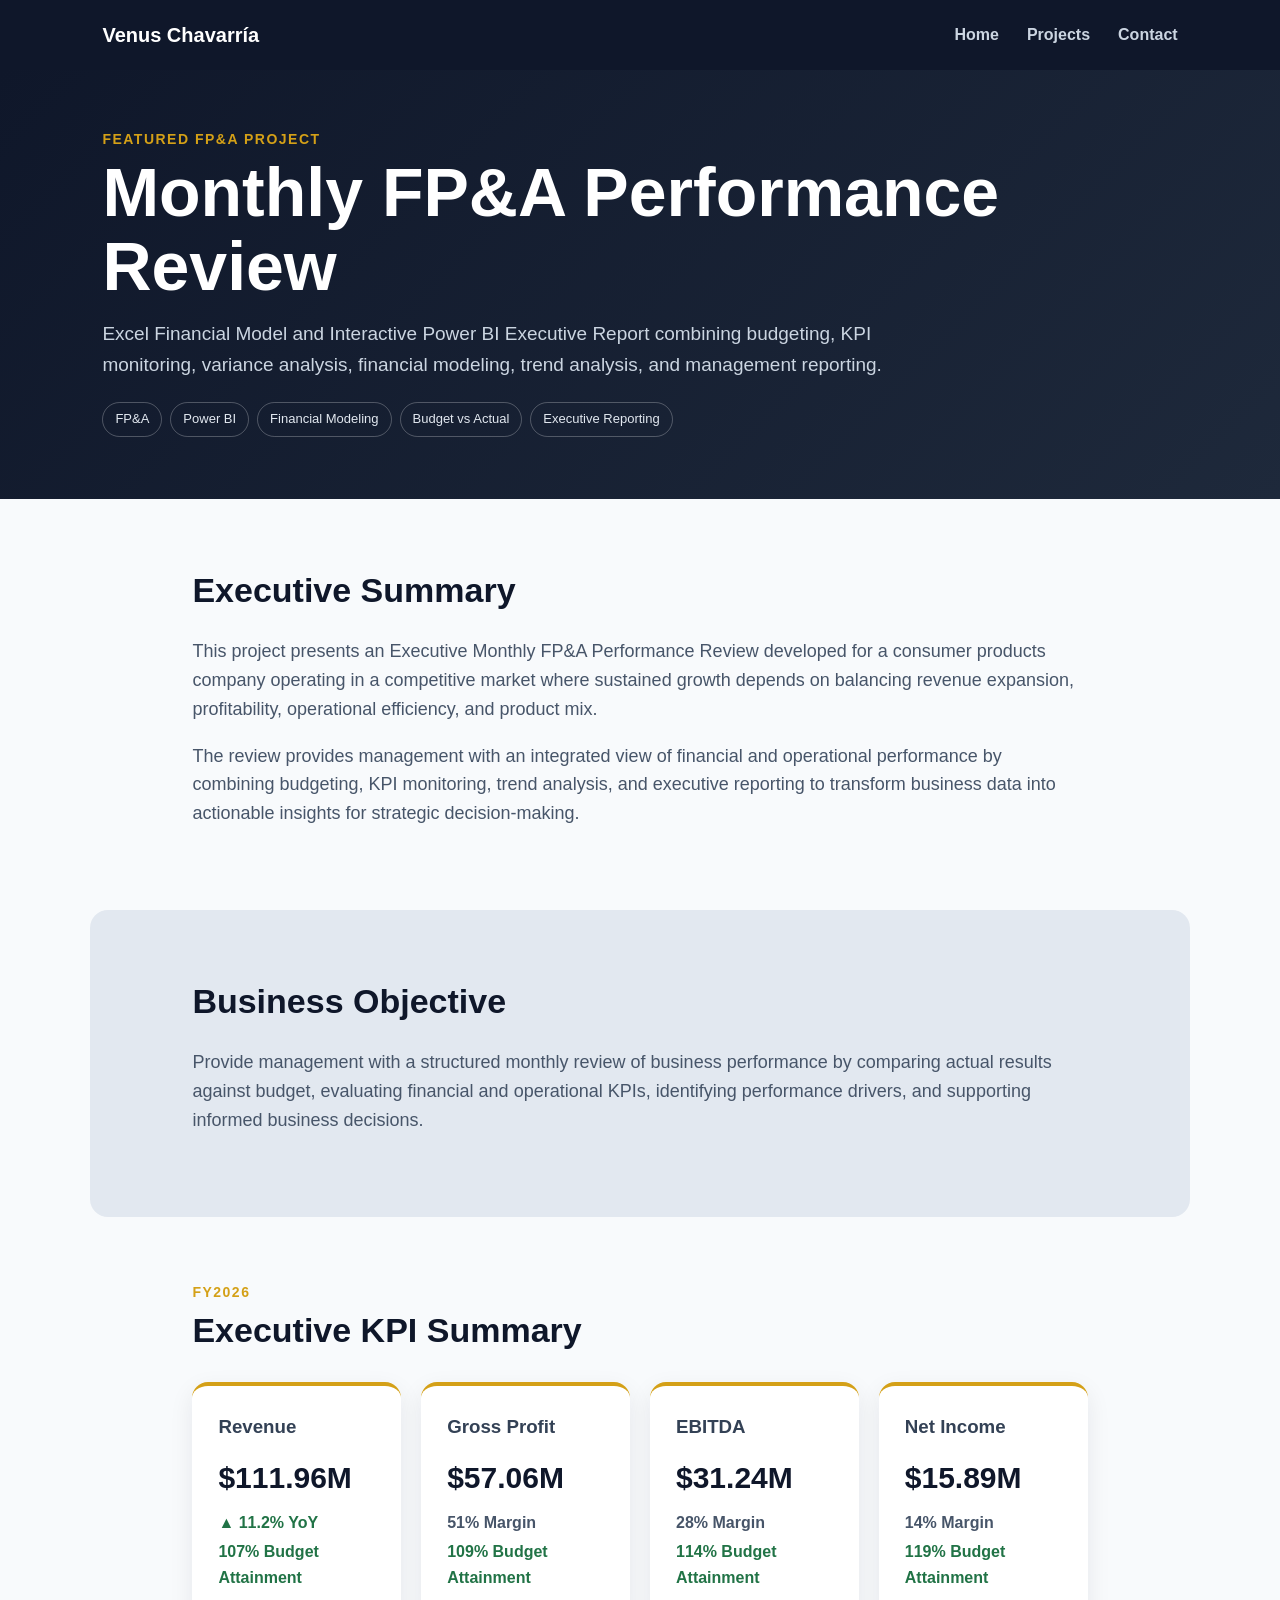
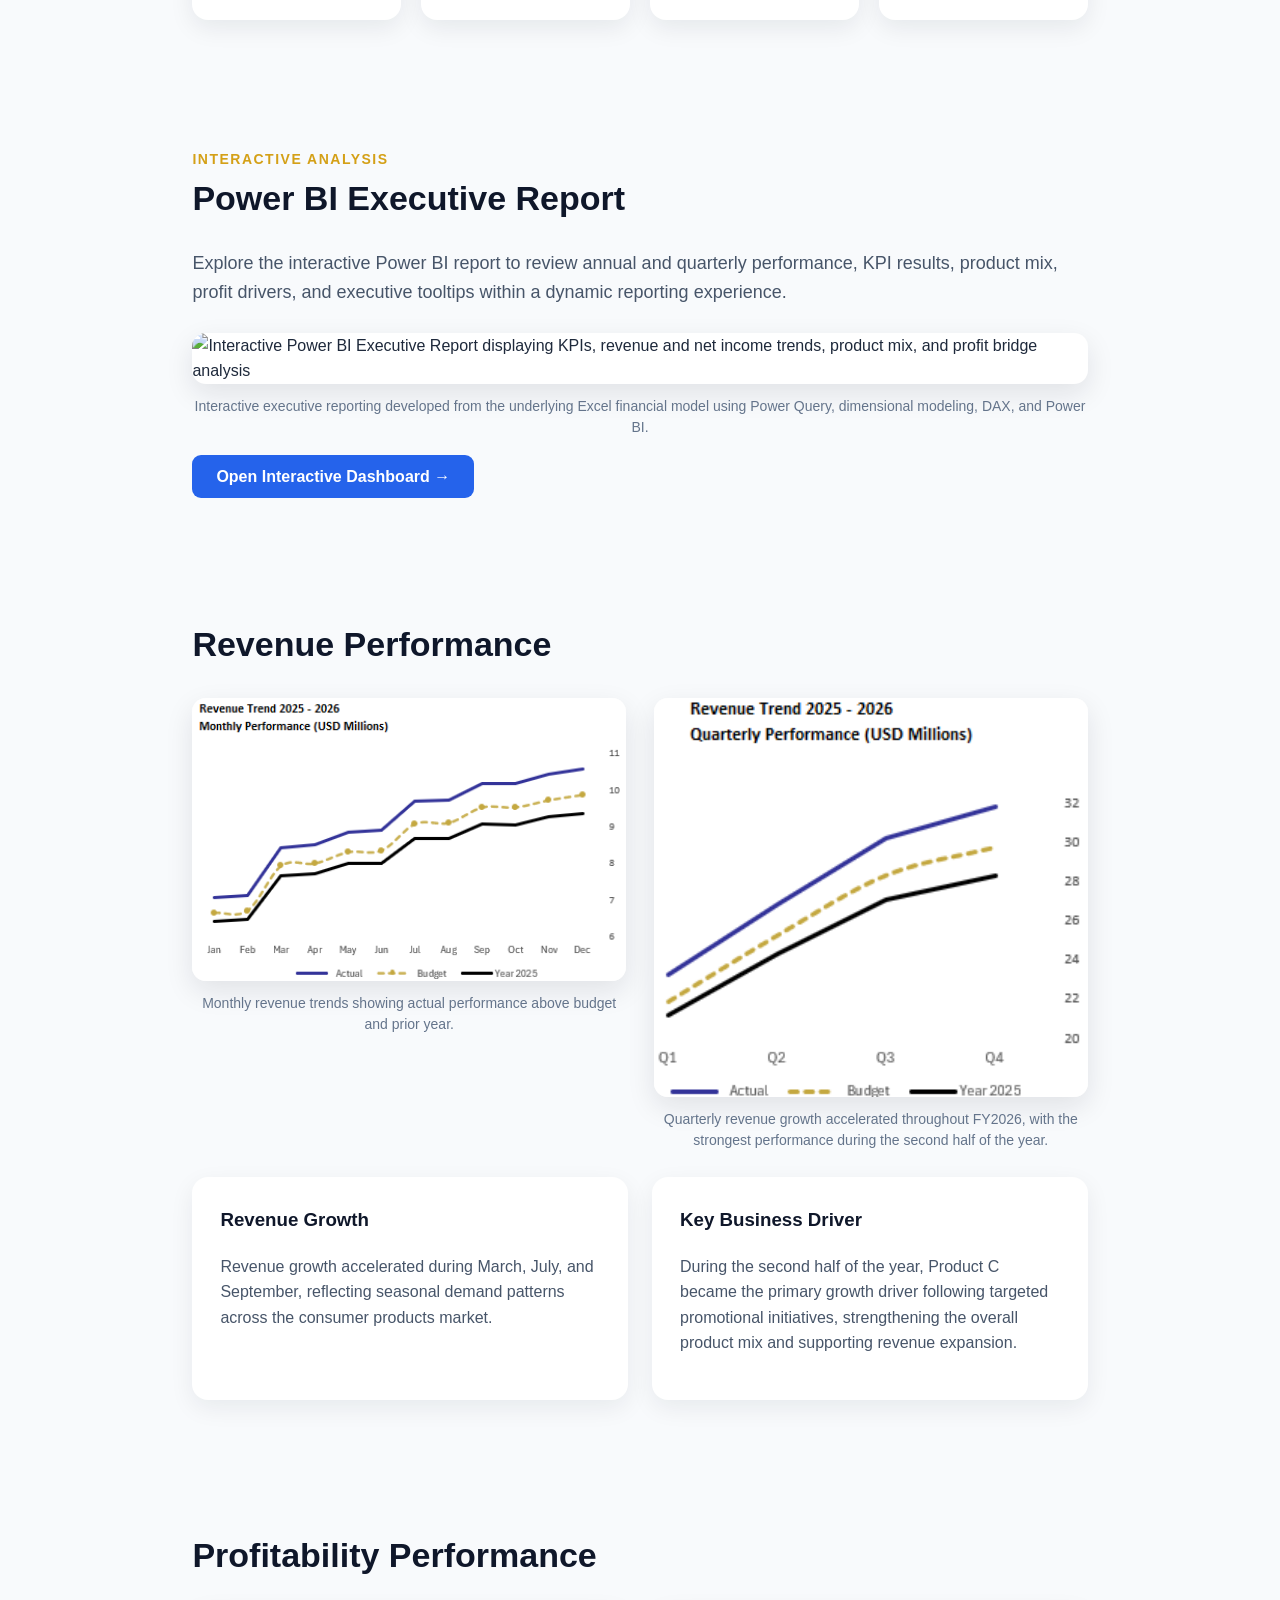
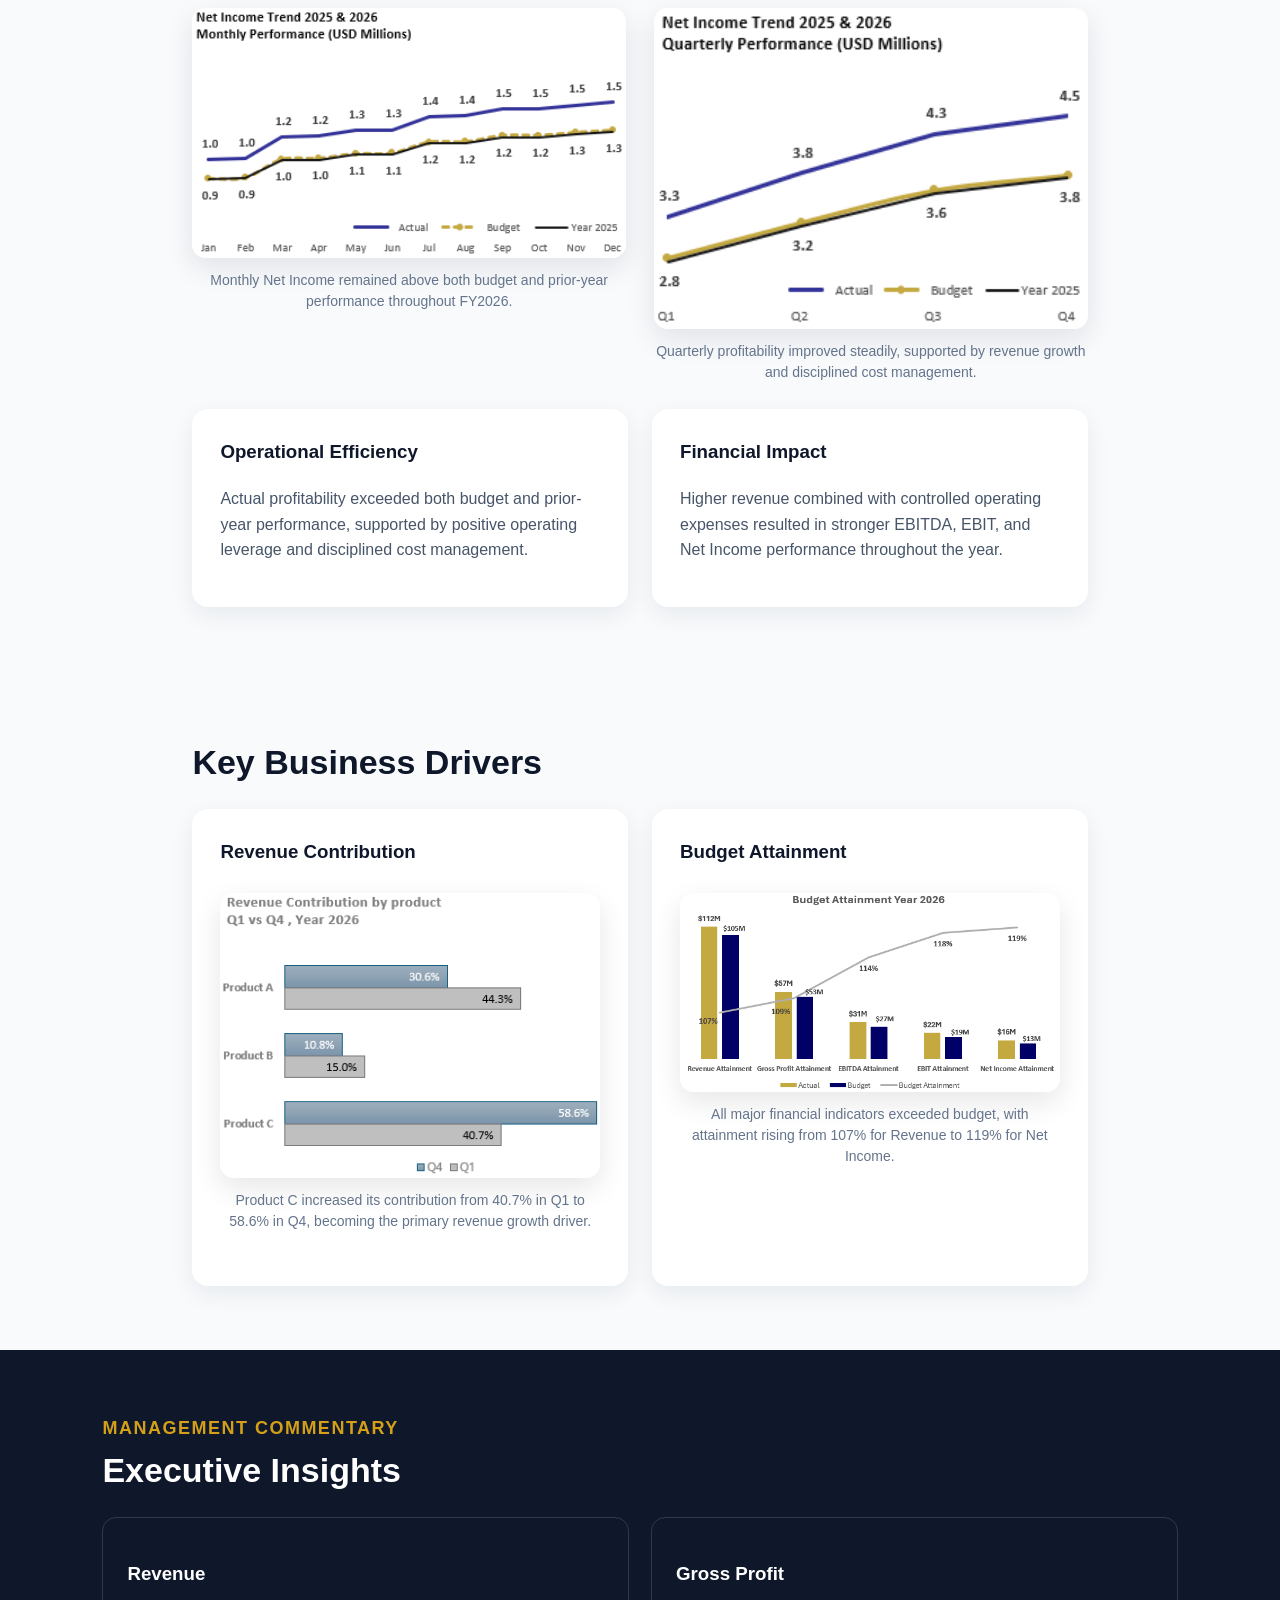
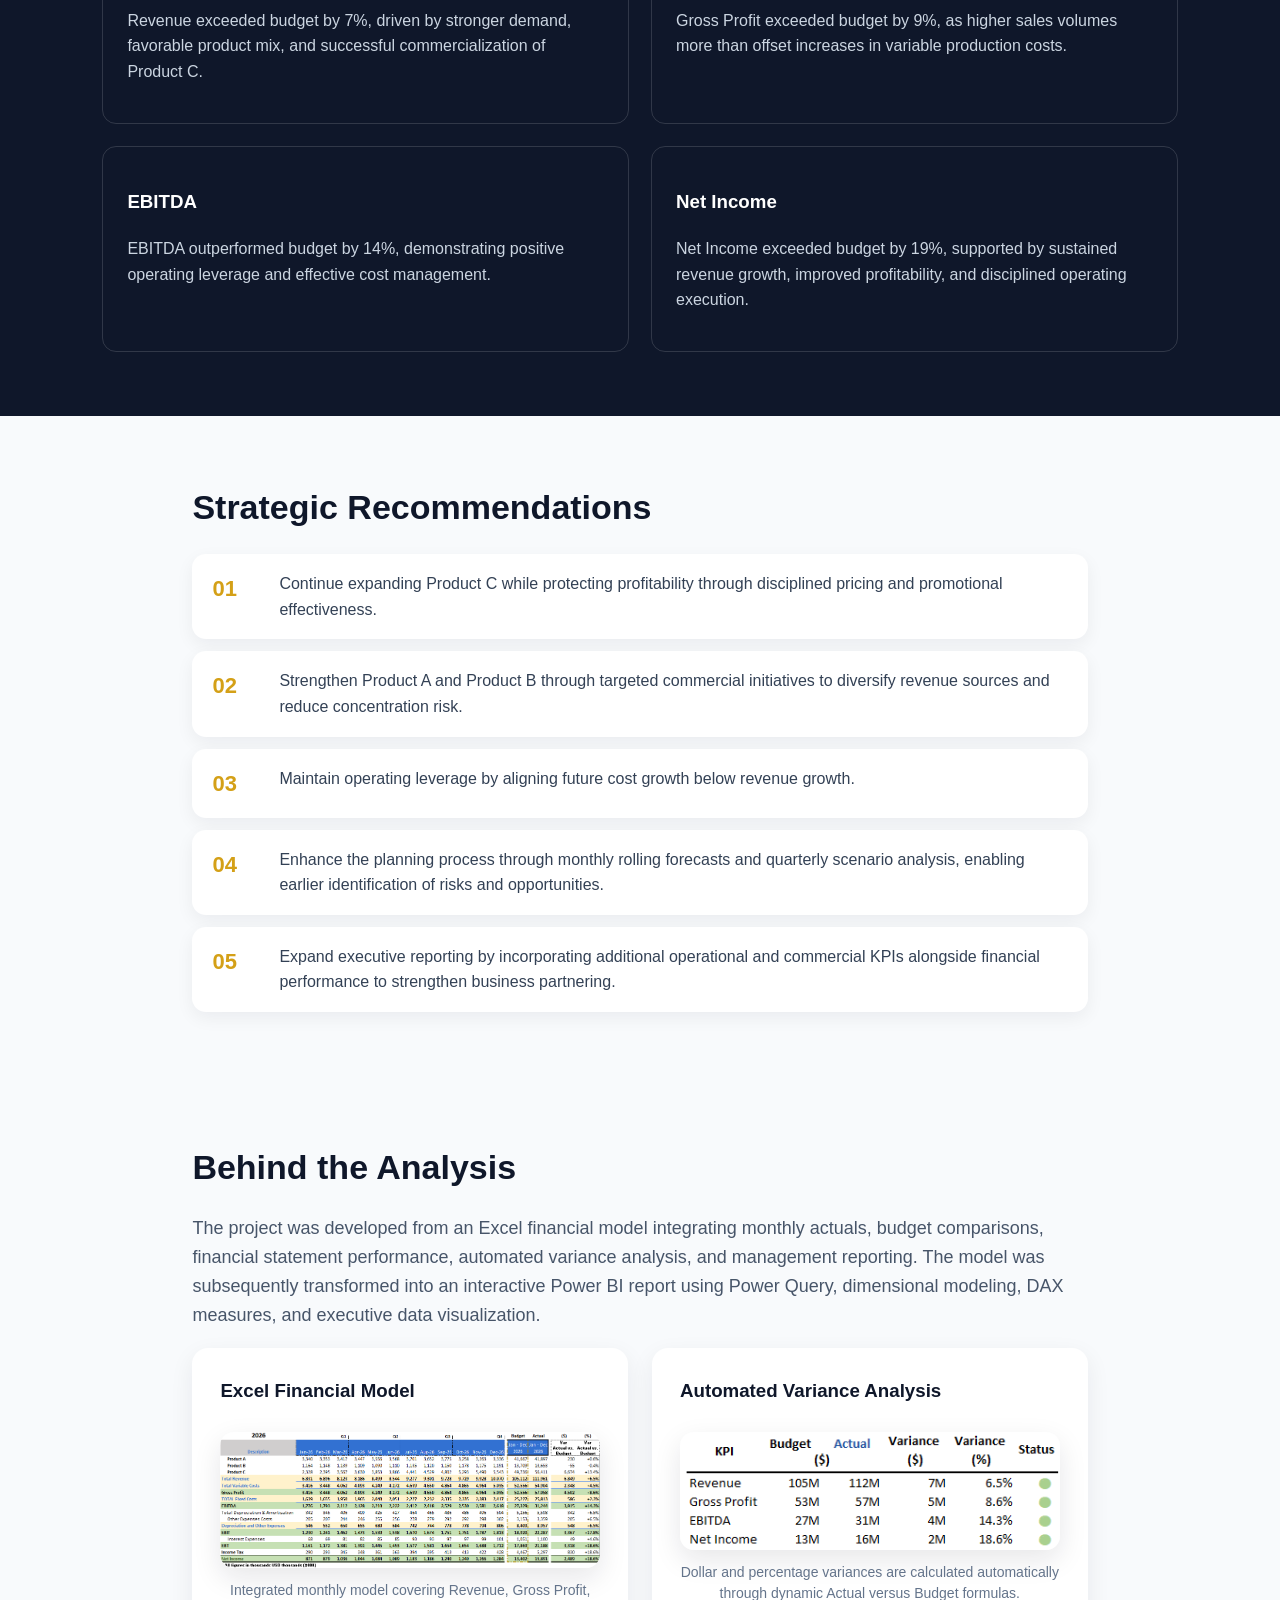
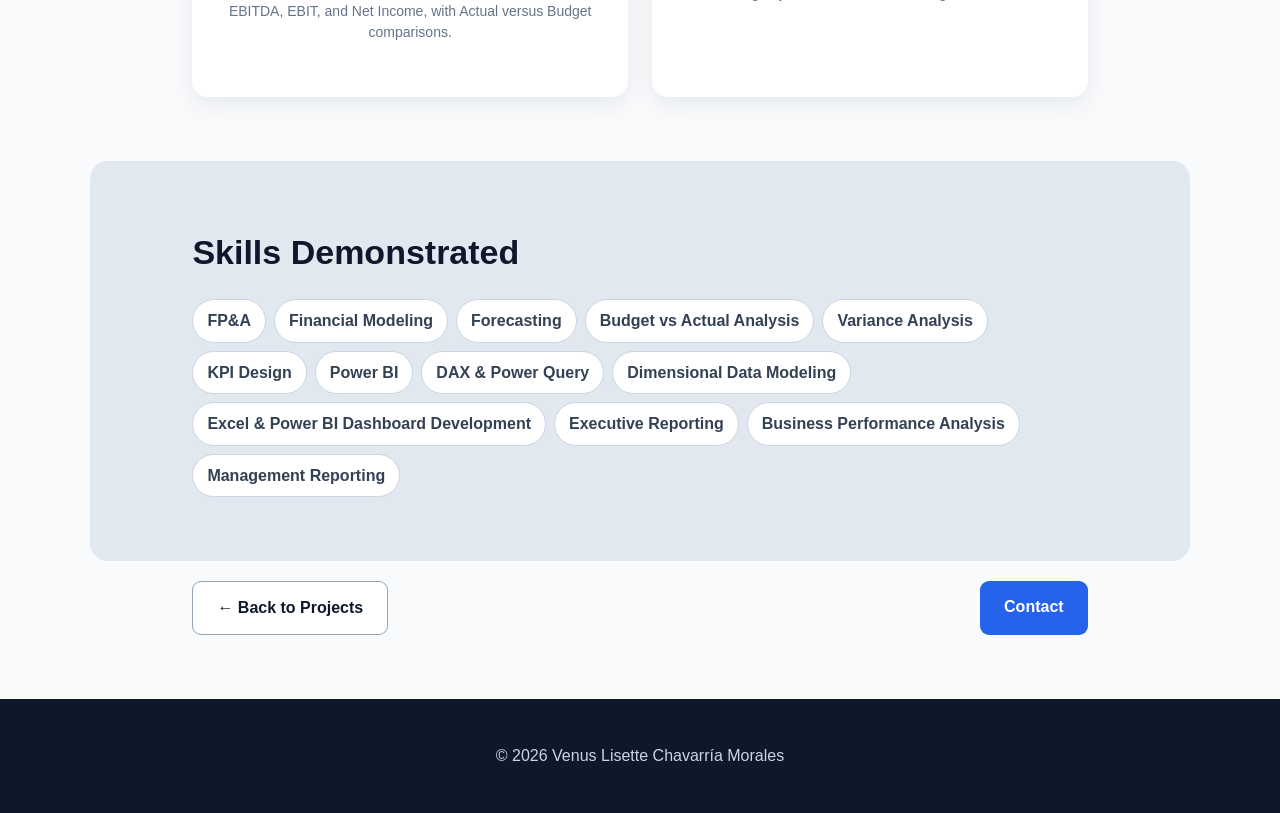
==== commit 7f82b647: "Enhance project details and include Power BI report Updated project description and added Power BI r" ====
--- a/project1.html
+++ b/project1.html
@@ -32,17 +32,18 @@
     <h1>Monthly FP&A Performance Review</h1>
 
     <p class="project-subtitle">
-      Executive business performance review combining budgeting, KPI monitoring,
-      variance analysis, financial modeling, trend analysis, and management reporting.
-    </p>
+  Excel Financial Model and Interactive Power BI Executive Report combining
+  budgeting, KPI monitoring, variance analysis, financial modeling,
+  trend analysis, and management reporting.
+</p>    
 
     <div class="project-tags">
-      <span>Consumer Products</span>
-      <span>Excel</span>
-      <span>FP&A</span>
-      <span>Financial Modeling</span>
-      <span>Executive Reporting</span>
-    </div>
+  <span>FP&amp;A</span>
+  <span>Power BI</span>
+  <span>Financial Modeling</span>
+  <span>Budget vs Actual</span>
+  <span>Executive Reporting</span>
+</div>
 
   </header>
 
@@ -50,7 +51,7 @@
   <main class="project-page">
 
     <!-- Executive Summary -->
-    <section class="project-section">
+<section class="project-section executive-summary">
 
       <h2>Executive Summary</h2>
 
@@ -72,7 +73,7 @@
 
 
     <!-- Business Objective -->
-    <section class="project-section project-highlight">
+    <section class="project-section project-highlight business-objective">
 
       <h2>Business Objective</h2>
 
@@ -87,7 +88,7 @@
 
 
     <!-- KPI Summary -->
-    <section class="project-section">
+    <section class="project-section kpi-summary">
 
       <div class="section-heading">
         <p class="section-label">FY2026</p>
@@ -125,12 +126,49 @@
         </article>
 
       </div>
-
-    </section>
+      
+    </section>
+
+<!-- Interactive Power BI Report -->
+<section class="project-section interactive-report">
+
+  <div class="section-heading">
+    <p class="section-label">Interactive Analysis</p>
+    <h2>Power BI Executive Report</h2>
+  </div>
+
+  <p>
+    Explore the interactive Power BI report to review annual and quarterly
+    performance, KPI results, product mix, profit drivers, and executive
+    tooltips within a dynamic reporting experience.
+  </p>
+
+  <figure class="project-visual power-bi-preview">
+    <img
+      src="images/Power-BI-Executive-Report.png"
+      alt="Interactive Power BI Executive Report displaying KPIs, revenue and net income trends, product mix, and profit bridge analysis"
+    />
+
+    <figcaption>
+      Interactive executive reporting developed from the underlying Excel
+      financial model using Power Query, dimensional modeling, DAX, and Power BI.
+    </figcaption>
+  </figure>
+
+  <a
+    class="primary-button power-bi-button"
+    href="POWER_BI_REPORT_URL"
+    target="_blank"
+    rel="noopener noreferrer"
+  >
+    Open Interactive Dashboard →
+  </a>
+
+</section>
 
 
     <!-- Revenue Performance -->
-    <section class="project-section">
+    <section class="project-section revenue-performance">
 
       <h2>Revenue Performance</h2>
 
@@ -187,7 +225,7 @@
 
 
     <!-- Profitability Performance -->
-    <section class="project-section">
+    <section class="project-section profitability-performance">
 
       <h2>Profitability Performance</h2>
 
@@ -243,7 +281,7 @@
 
 
     <!-- Key Business Drivers -->
-    <section class="project-section">
+    <section class="project-section business-drivers">
 
       <h2>Key Business Drivers</h2>
 
@@ -329,7 +367,7 @@
 
 
     <!-- Strategic Recommendations -->
-    <section class="project-section">
+    <section class="project-section recommendations-section">
 
       <h2>Strategic Recommendations</h2>
 
@@ -359,21 +397,25 @@
           </p>
         </article>
 
-        <article>
-          <span>04</span>
-          <p>
-            Introduce rolling forecasts and quarterly scenario planning to
-            improve forecasting accuracy and support proactive decisions.
-          </p>
-        </article>
-
-        <article>
-          <span>05</span>
-          <p>
-            Expand executive reporting by incorporating operational KPIs
-            alongside financial performance to strengthen business partnering.
-          </p>
-        </article>
+     <article>
+  <span>04</span>
+
+  <p>
+    Enhance the planning process through monthly rolling forecasts and
+    quarterly scenario analysis, enabling earlier identification of risks
+    and opportunities.
+  </p>
+</article>
+
+<article>
+  <span>05</span>
+
+  <p>
+    Expand executive reporting by incorporating additional operational and
+    commercial KPIs alongside financial performance to strengthen business
+    partnering.
+  </p>
+</article>
 
       </div>
 
@@ -381,71 +423,76 @@
 
 
     <!-- Behind the Analysis -->
-    <section class="project-section">
-
-      <h2>Behind the Analysis</h2>
-
-      <p>
-        The project was developed from an Excel financial model integrating
-        monthly actuals, budget comparisons, financial statement performance,
-        automated variance analysis, and management reporting.
-      </p>
-
-      <div class="business-driver-grid">
-
-  <article class="driver-card">
-    <h3>Excel Financial Model</h3>
-
-    <figure class="project-visual compact-visual">
-      <img
-        src="images/Financial-model-analysis.png"
-        alt="Excel financial model integrating monthly performance, budget, actual results, and financial variances"
-      />
-      <figcaption>
-        Integrated monthly model covering Revenue, Gross Profit, EBITDA, EBIT, and Net Income, with Actual versus Budget comparisons.
-      </figcaption>
-    </figure>
-  </article>
-
-  <article class="driver-card">
-    <h3>Automated Variance Analysis</h3>
-
-    <figure class="project-visual compact-visual">
-      <img
-        src="images/Automated-variance-analysis.png"
-        alt="Automated variance analysis comparing budget and actual results with status indicators"
-      />
-      <figcaption>
-        Dollar and percentage variances are calculated automatically through dynamic Actual versus Budget formulas.
-      </figcaption>
-    </figure>
-  </article>
-
+<section class="project-section behind-analysis">
+
+  <h2>Behind the Analysis</h2>
+
+ <p>
+  The project was developed from an Excel financial model integrating monthly
+  actuals, budget comparisons, financial statement performance, automated
+  variance analysis, and management reporting. The model was subsequently
+  transformed into an interactive Power BI report using Power Query,
+  dimensional modeling, DAX measures, and executive data visualization.
+</p>
+
+  <div class="business-driver-grid analysis-grid">
+
+    <article class="driver-card analysis-card financial-model-card">
+      <h3>Excel Financial Model</h3>
+
+      <figure class="project-visual compact-visual">
+        <img
+          src="images/Financial-model-analysis.png"
+          alt="Excel financial model integrating monthly performance, budget, actual results, and financial variances"
+        />
+
+        <figcaption>
+          Integrated monthly model covering Revenue, Gross Profit, EBITDA,
+          EBIT, and Net Income, with Actual versus Budget comparisons.
+        </figcaption>
+      </figure>
+    </article>
+
+    <article class="driver-card analysis-card">
+      <h3>Automated Variance Analysis</h3>
+
+      <figure class="project-visual compact-visual">
+        <img
+          src="images/Automated-variance-analysis.png"
+          alt="Automated variance analysis comparing budget and actual results with status indicators"
+        />
+
+        <figcaption>
+          Dollar and percentage variances are calculated automatically through
+          dynamic Actual versus Budget formulas.
+        </figcaption>
+      </figure>
+    </article>
+
+  </div>
+
+</section>
+  
+    <!-- Skills -->
+    <section class="project-section project-highlight skills-section">
+
+      <h2>Skills Demonstrated</h2>
+
+     <div class="skill-badges">
+  <span>FP&amp;A</span>
+  <span>Financial Modeling</span>
+  <span>Forecasting</span>
+  <span>Budget vs Actual Analysis</span>
+  <span>Variance Analysis</span>
+  <span>KPI Design</span>
+  <span>Power BI</span>
+  <span>DAX &amp; Power Query</span>
+  <span>Dimensional Data Modeling</span>
+  <span>Excel &amp; Power BI Dashboard Development</span>
+  <span>Executive Reporting</span>
+  <span>Business Performance Analysis</span>
+  <span>Management Reporting</span>
 </div>
-        </article>
-
-      </div>
-
-    </section>
-
-
-    <!-- Skills -->
-    <section class="project-section project-highlight">
-
-      <h2>Skills Demonstrated</h2>
-
-      <div class="skill-badges">
-        <span>FP&A</span>
-        <span>Financial Modeling</span>
-        <span>Forecasting</span>
-        <span>Budget vs Actual Analysis</span>
-        <span>Variance Analysis</span>
-        <span>KPI Design</span>
-        <span>Executive Reporting</span>
-        <span>Excel Dashboard Development</span>
-        <span>Business Performance Analysis</span>
-        <span>Management Reporting</span>
-      </div>
 
     </section>
 
--- a/style.css
+++ b/style.css
@@ -1,3 +1,15 @@
+/* =========================================================
+   GLOBAL SETTINGS
+========================================================= */
+
+* {
+  box-sizing: border-box;
+}
+
+html {
+  scroll-behavior: smooth;
+}
+
 body {
   margin: 0;
   font-family: Arial, Helvetica, sans-serif;
@@ -6,107 +18,217 @@
   line-height: 1.6;
 }
 
-header {
+img {
+  max-width: 100%;
+}
+
+section {
+  max-width: 1100px;
+  margin: auto;
+  padding: 70px 10%;
+}
+
+section h2 {
+  margin-top: 0;
+  margin-bottom: 20px;
+  color: #0f172a;
+  font-size: 32px;
+}
+
+
+/* =========================================================
+   HOME HERO
+========================================================= */
+
+.home-hero {
+  padding: 72px 10% 64px;
   background: linear-gradient(135deg, #0f172a, #1e293b);
-  color: white;
-  padding: 90px 10%;
+  color: #ffffff;
   text-align: center;
 }
 
-header h1 {
+.home-hero h1 {
+  margin: 0 0 10px;
   font-size: 44px;
-  margin-bottom: 10px;
-}
-
-header h2 {
-  font-size: 22px;
+  line-height: 1.15;
+}
+
+.home-hero h2 {
+  margin: 0;
+  color: #cbd5e1;
+  font-size: 21px;
   font-weight: 400;
-  color: #cbd5e1;
-}
-
-header p {
-  max-width: 760px;
-  margin: 25px auto;
-  font-size: 18px;
-}
-
-header a {
+}
+
+.home-hero p {
+  max-width: 720px;
+  margin: 20px auto 0;
+  font-size: 17px;
+  line-height: 1.6;
+}
+
+.home-hero a {
   display: inline-block;
-  margin-top: 20px;
-  padding: 14px 28px;
+  margin-top: 22px;
+  padding: 12px 24px;
+  border-radius: 9px;
   background: #2563eb;
-  color: white;
+  color: #ffffff;
+  font-weight: 700;
   text-decoration: none;
-  border-radius: 10px;
-  font-weight: bold;
-}
-
-header a:hover {
+  transition:
+    background-color 0.2s ease,
+    color 0.2s ease,
+    transform 0.2s ease;
+}
+
+.home-hero a:hover {
+  transform: translateY(-1px);
   background: #d4a017;
   color: #0f172a;
 }
 
-section {
-  padding: 70px 10%;
-  max-width: 1100px;
-  margin: auto;
-}
-
-section h2 {
-  font-size: 32px;
-  color: #0f172a;
-  margin-bottom: 20px;
+
+/* =========================================================
+   HOME INTRODUCTION
+========================================================= */
+
+#intro {
+  padding-top: 50px;
+  padding-bottom: 30px;
 }
 
 #intro h2 {
-  max-width: 900px;
+  max-width: 760px;
+  margin: 0 0 12px;
+  font-size: 29px;
+  line-height: 1.35;
+}
+
+#intro p {
+  max-width: 860px;
+  margin: 0;
+  color: #475569;
+}
+
+
+/* =========================================================
+   AREAS OF EXPERTISE
+========================================================= */
+
+#whatido {
+  padding-top: 32px;
+  padding-bottom: 58px;
+}
+
+#whatido h2 {
+  margin-bottom: 18px;
 }
 
 .cards {
   display: grid;
-  grid-template-columns: repeat(3, 1fr);
-  gap: 25px;
-  margin-top: 30px;
+  grid-template-columns: repeat(3, minmax(0, 1fr));
+  gap: 22px;
+  margin-top: 20px;
 }
 
 .card {
-  background: white;
-  padding: 30px;
-  border-radius: 18px;
-  box-shadow: 0 8px 22px rgba(15, 23, 42, 0.08);
-  border-top: 4px solid #d4a017;
+  padding: 24px 26px;
+  border-top: 3px solid #d4a017;
+  border-radius: 16px;
+  background: #ffffff;
+  box-shadow: 0 5px 14px rgba(15, 23, 42, 0.06);
 }
 
 .card h3 {
+  margin: 0 0 10px;
   color: #0f172a;
-  margin-top: 0;
-}
-
-.card p {
+  line-height: 1.4;
+}
+
+.card p,
+.card-list {
+  margin: 0;
   color: #475569;
-}
+  line-height: 1.65;
+}
+
+
+/* =========================================================
+   FEATURED PROJECTS
+========================================================= */
 
 #projects {
-  background: white;
   max-width: none;
+  padding-top: 50px;
+  padding-bottom: 58px;
+  background: #ffffff;
+}
+
+#projects > h2 {
+  width: min(1100px, 80%);
+  margin: 0 auto 16px;
 }
 
 .project-card {
   max-width: 900px;
+  margin: 18px auto;
+  padding: 28px 30px;
+  border-radius: 18px;
   background: #f8fafc;
-  padding: 30px;
-  border-radius: 18px;
-  margin: 25px auto;
   box-shadow: 0 6px 18px rgba(15, 23, 42, 0.08);
 }
 
 .project-card h3 {
+  margin: 0 0 12px;
   color: #2563eb;
-}
+  line-height: 1.4;
+}
+
+.project-card p {
+  margin: 0;
+  color: #334155;
+}
+
+.project-button {
+  display: inline-block;
+  margin-top: 14px;
+  padding: 9px 16px;
+  border-radius: 8px;
+  background: #2563eb;
+  color: #ffffff;
+  font-size: 14px;
+  font-weight: 700;
+  text-decoration: none;
+  transition:
+    background-color 0.2s ease,
+    transform 0.2s ease;
+}
+
+.project-button:hover {
+  transform: translateY(-1px);
+  background: #1d4ed8;
+}
+
+.project-status {
+  display: inline-block;
+  margin-top: 12px;
+  padding: 5px 10px;
+  border-radius: 999px;
+  background: #e2e8f0;
+  color: #475569;
+  font-size: 12px;
+  font-weight: 700;
+}
+
+
+/* =========================================================
+   BEYOND THE NUMBERS
+========================================================= */
 
 #beyond {
+  max-width: none;
   background: #e2e8f0;
-  max-width: none;
   text-align: center;
 }
 
@@ -117,31 +239,35 @@
   font-style: italic;
 }
 
+
+/* =========================================================
+   CONTACT
+========================================================= */
+
 #contact {
+  max-width: none;
+  background: #0f172a;
+  color: #ffffff;
   text-align: center;
-  background: #0f172a;
-  color: white;
-  max-width: none;
 }
 
 #contact h2 {
-  color: white;
-}
-
-@media (max-width: 800px) {
-  .cards {
-    grid-template-columns: 1fr;
-  }
-
-  header h1 {
-    font-size: 34px;
-  }
-
-  section {
-    padding: 50px 7%;
-  }
-}
-/* Project Page */
+  color: #ffffff;
+}
+
+#contact a {
+  color: #cbd5e1;
+  text-decoration: none;
+}
+
+#contact a:hover {
+  color: #d4a017;
+}
+
+
+/* =========================================================
+   PROJECT PAGE NAVIGATION
+========================================================= */
 
 .navbar {
   min-height: 70px;
@@ -176,16 +302,21 @@
   color: #d4a017;
 }
 
+
+/* =========================================================
+   PROJECT HERO
+========================================================= */
+
 .project-hero {
-  padding: 90px 8%;
+  padding: 58px 8% 62px;
   background: linear-gradient(135deg, #0f172a, #1e293b);
-  color: white;
+  color: #ffffff;
   text-align: left;
 }
 
 .project-hero h1 {
   max-width: 900px;
-  margin: 8px 0 20px;
+  margin: 6px 0 16px;
   font-size: clamp(40px, 6vw, 68px);
   line-height: 1.08;
 }
@@ -202,7 +333,7 @@
 
 .project-subtitle {
   max-width: 820px;
-  margin: 0 0 28px;
+  margin: 0 0 22px;
   color: #cbd5e1;
   font-size: 19px;
 }
@@ -211,16 +342,21 @@
 .skill-badges {
   display: flex;
   flex-wrap: wrap;
-  gap: 10px;
+  gap: 8px;
 }
 
 .project-tags span {
-  padding: 8px 14px;
+  padding: 6px 12px;
   border: 1px solid rgba(255, 255, 255, 0.25);
   border-radius: 999px;
   color: #e2e8f0;
-  font-size: 14px;
-}
+  font-size: 13px;
+}
+
+
+/* =========================================================
+   PROJECT PAGE GENERAL SECTIONS
+========================================================= */
 
 .project-page {
   background: #f8fafc;
@@ -229,41 +365,46 @@
 .project-section {
   max-width: 1100px;
   margin: auto;
-  padding: 75px 8%;
+  padding: 64px 8%;
 }
 
 .project-section h2 {
   margin-top: 0;
+  color: #0f172a;
   font-size: 34px;
-  color: #0f172a;
 }
 
 .project-section > p {
   max-width: 900px;
+  color: #475569;
   font-size: 18px;
-  color: #475569;
 }
 
 .project-highlight {
+  border-radius: 18px;
   background: #e2e8f0;
-  border-radius: 18px;
 }
 
 .section-heading {
-  margin-bottom: 28px;
-}
+  margin-bottom: 24px;
+}
+
+
+/* =========================================================
+   KPI CARDS
+========================================================= */
 
 .kpi-grid {
   display: grid;
-  grid-template-columns: repeat(4, 1fr);
+  grid-template-columns: repeat(4, minmax(0, 1fr));
   gap: 20px;
 }
 
 .kpi-card {
   padding: 26px;
-  background: white;
   border-top: 4px solid #d4a017;
   border-radius: 16px;
+  background: #ffffff;
   box-shadow: 0 8px 24px rgba(15, 23, 42, 0.08);
 }
 
@@ -291,6 +432,11 @@
   color: #475569;
   font-weight: 600;
 }
+
+
+/* =========================================================
+   VISUALS AND IMAGES
+========================================================= */
 
 .visual-placeholder {
   min-height: 340px;
@@ -309,172 +455,8 @@
   min-height: 260px;
 }
 
-.insight-grid,
-.business-driver-grid {
-  display: grid;
-  grid-template-columns: repeat(2, 1fr);
-  gap: 24px;
-}
-
-.insight-card,
-.driver-card {
-  padding: 28px;
-  background: #ffffff;
-  border-radius: 16px;
-  box-shadow: 0 8px 24px rgba(15, 23, 42, 0.07);
-}
-
-.insight-card h3,
-.driver-card h3 {
-  margin-top: 0;
-  color: #0f172a;
-}
-
-.insight-card p,
-.driver-card p {
-  color: #475569;
-}
-
-.dark-section {
-  max-width: none;
-  padding-left: max(8%, calc((100% - 1100px) / 2));
-  padding-right: max(8%, calc((100% - 1100px) / 2));
-  background: #0f172a;
-  color: white;
-}
-
-.dark-section h2,
-.dark-section h3 {
-  color: white;
-}
-
-.dark-section p {
-  color: #cbd5e1;
-}
-
-.gold-label {
-  color: #d4a017 !important;
-}
-
-.executive-insights {
-  display: grid;
-  grid-template-columns: repeat(2, 1fr);
-  gap: 22px;
-}
-
-.executive-insights article {
-  padding: 24px;
-  border: 1px solid rgba(255, 255, 255, 0.14);
-  border-radius: 14px;
-}
-
-.recommendation-list {
-  display: grid;
-  gap: 16px;
-}
-
-.recommendation-list article {
-  padding: 20px;
-  display: grid;
-  grid-template-columns: 52px 1fr;
-  align-items: start;
-  gap: 15px;
-  background: white;
-  border-radius: 14px;
-  box-shadow: 0 6px 18px rgba(15, 23, 42, 0.06);
-}
-
-.recommendation-list span {
-  color: #d4a017;
-  font-size: 22px;
-  font-weight: 800;
-}
-
-.recommendation-list p {
-  margin: 0;
-  color: #334155;
-}
-
-.skill-badges span {
-  padding: 10px 16px;
-  background: #ffffff;
-  border: 1px solid #cbd5e1;
-  border-radius: 999px;
-  color: #334155;
-  font-weight: 600;
-}
-
-.project-navigation {
-  max-width: 1100px;
-  margin: auto;
-  padding: 20px 8% 80px;
-  display: flex;
-  justify-content: space-between;
-  gap: 20px;
-}
-
-.primary-button,
-.secondary-button {
-  padding: 13px 24px;
-  border-radius: 9px;
-  text-decoration: none;
-  font-weight: 700;
-}
-
-.primary-button {
-  background: #2563eb;
-  color: white;
-}
-
-.secondary-button {
-  border: 1px solid #94a3b8;
-  color: #0f172a;
-  background: white;
-}
-
-.site-footer {
-  padding: 28px;
-  text-align: center;
-  background: #0f172a;
-  color: #cbd5e1;
-}
-
-@media (max-width: 850px) {
-  .kpi-grid,
-  .insight-grid,
-  .business-driver-grid,
-  .executive-insights {
-    grid-template-columns: 1fr;
-  }
-
-  .navbar {
-    padding: 18px 6%;
-    align-items: flex-start;
-  }
-
-  .nav-links {
-    gap: 14px;
-    flex-wrap: wrap;
-    justify-content: flex-end;
-  }
-
-  .project-hero,
-  .project-section {
-    padding-left: 6%;
-    padding-right: 6%;
-  }
-
-  .project-navigation {
-    flex-direction: column;
-  }
-
-  .primary-button,
-  .secondary-button {
-    text-align: center;
-  }
-}
 .project-visual {
-  margin: 30px 0;
+  margin: 26px 0;
 }
 
 .project-visual img {
@@ -488,7 +470,7 @@
 
 .project-visual figcaption {
   max-width: 900px;
-  margin: 14px auto 0;
+  margin: 12px auto 0;
   color: #64748b;
   font-size: 14px;
   line-height: 1.5;
@@ -500,7 +482,288 @@
   object-fit: contain;
 }
 
+.visual-grid {
+  display: grid;
+  grid-template-columns: repeat(2, minmax(0, 1fr));
+  gap: 28px;
+  align-items: start;
+  margin: 26px 0;
+}
+
+.visual-grid .project-visual {
+  margin: 0;
+}
+
+.visual-grid .project-visual img {
+  width: 100%;
+  height: auto;
+  object-fit: contain;
+}
+
+
+/* =========================================================
+   INSIGHTS AND BUSINESS DRIVERS
+========================================================= */
+
+.insight-grid,
+.business-driver-grid {
+  display: grid;
+  grid-template-columns: repeat(2, minmax(0, 1fr));
+  gap: 24px;
+}
+
+.insight-card,
+.driver-card {
+  padding: 28px;
+  border-radius: 16px;
+  background: #ffffff;
+  box-shadow: 0 8px 24px rgba(15, 23, 42, 0.07);
+}
+
+.insight-card h3,
+.driver-card h3 {
+  margin-top: 0;
+  color: #0f172a;
+}
+
+.insight-card p,
+.driver-card p {
+  color: #475569;
+}
+
+
+/* =========================================================
+   DARK EXECUTIVE INSIGHTS SECTION
+========================================================= */
+
+.dark-section {
+  max-width: none;
+  padding-left: max(8%, calc((100% - 1100px) / 2));
+  padding-right: max(8%, calc((100% - 1100px) / 2));
+  background: #0f172a;
+  color: #ffffff;
+}
+
+.dark-section h2,
+.dark-section h3 {
+  color: #ffffff;
+}
+
+.dark-section p {
+  color: #cbd5e1;
+}
+
+.gold-label {
+  color: #d4a017 !important;
+}
+
+.executive-insights {
+  display: grid;
+  grid-template-columns: repeat(2, minmax(0, 1fr));
+  gap: 22px;
+}
+
+.executive-insights article {
+  padding: 22px 24px;
+  border: 1px solid rgba(255, 255, 255, 0.14);
+  border-radius: 14px;
+}
+
+
+/* =========================================================
+   STRATEGIC RECOMMENDATIONS
+========================================================= */
+
+.recommendation-list {
+  display: grid;
+  gap: 12px;
+}
+
+.recommendation-list article {
+  padding: 17px 20px;
+  display: grid;
+  grid-template-columns: 52px 1fr;
+  align-items: start;
+  gap: 15px;
+  border-radius: 14px;
+  background: #ffffff;
+  box-shadow: 0 6px 18px rgba(15, 23, 42, 0.06);
+}
+
+.recommendation-list span {
+  color: #d4a017;
+  font-size: 22px;
+  font-weight: 800;
+}
+
+.recommendation-list p {
+  margin: 0;
+  color: #334155;
+}
+
+
+/* =========================================================
+   SKILLS
+========================================================= */
+
+.skill-badges span {
+  padding: 8px 14px;
+  border: 1px solid #cbd5e1;
+  border-radius: 999px;
+  background: #ffffff;
+  color: #334155;
+  font-weight: 600;
+}
+
+
+/* =========================================================
+   PROJECT NAVIGATION BUTTONS
+========================================================= */
+
+.project-navigation {
+  max-width: 1100px;
+  margin: auto;
+  padding: 20px 8% 64px;
+  display: flex;
+  justify-content: space-between;
+  gap: 20px;
+}
+
+.primary-button,
+.secondary-button {
+  padding: 13px 24px;
+  border-radius: 9px;
+  font-weight: 700;
+  text-decoration: none;
+}
+
+.primary-button {
+  background: #2563eb;
+  color: #ffffff;
+}
+
+.secondary-button {
+  border: 1px solid #94a3b8;
+  background: #ffffff;
+  color: #0f172a;
+}
+
+
+/* =========================================================
+   FOOTER
+========================================================= */
+
+.site-footer {
+  padding: 28px;
+  background: #0f172a;
+  color: #cbd5e1;
+  text-align: center;
+}
+
+
+/* =========================================================
+   RESPONSIVE: TABLETS AND MOBILE
+========================================================= */
+
 @media (max-width: 850px) {
+  section {
+    padding: 44px 7%;
+  }
+
+  .home-hero {
+    padding: 54px 7% 48px;
+  }
+
+  .home-hero h1 {
+    font-size: 34px;
+  }
+
+  .home-hero h2 {
+    font-size: 18px;
+  }
+
+  .home-hero p {
+    font-size: 16px;
+  }
+
+  #intro {
+    padding-top: 42px;
+    padding-bottom: 24px;
+  }
+
+  #intro h2 {
+    font-size: 27px;
+  }
+
+  #whatido {
+    padding-top: 26px;
+    padding-bottom: 44px;
+  }
+
+  .cards,
+  .kpi-grid,
+  .insight-grid,
+  .business-driver-grid,
+  .executive-insights,
+  .visual-grid {
+    grid-template-columns: 1fr;
+  }
+
+  .cards {
+    gap: 18px;
+  }
+
+  #projects {
+    padding-top: 42px;
+    padding-bottom: 48px;
+  }
+
+  #projects > h2 {
+    width: auto;
+    margin-right: 7%;
+    margin-left: 7%;
+  }
+
+  .project-card {
+    margin: 16px 7%;
+    padding: 24px;
+  }
+
+  .navbar {
+    padding: 18px 6%;
+    align-items: flex-start;
+  }
+
+  .nav-links {
+    gap: 14px;
+    flex-wrap: wrap;
+    justify-content: flex-end;
+  }
+
+  .project-hero {
+    padding: 46px 7% 50px;
+  }
+
+  .project-hero h1 {
+    font-size: clamp(36px, 11vw, 50px);
+  }
+
+  .project-subtitle {
+    font-size: 17px;
+  }
+
+  .project-section {
+    padding: 52px 6%;
+  }
+
+  .project-section h2 {
+    font-size: 30px;
+  }
+
+  .project-section > p {
+    font-size: 17px;
+  }
+
   .project-visual img {
     border-radius: 10px;
   }
@@ -508,4 +771,60 @@
   .project-visual figcaption {
     font-size: 13px;
   }
-}
+
+  .project-navigation {
+    padding: 18px 6% 52px;
+    flex-direction: column;
+  }
+
+  .primary-button,
+  .secondary-button {
+    text-align: center;
+  }
+}
+
+
+/* =========================================================
+   RESPONSIVE: SMALL MOBILE DEVICES
+========================================================= */
+
+@media (max-width: 520px) {
+  .home-hero h1 {
+    font-size: 30px;
+  }
+
+  .home-hero h2 {
+    font-size: 17px;
+  }
+
+  section h2 {
+    font-size: 28px;
+  }
+
+  .card,
+  .project-card,
+  .kpi-card,
+  .insight-card,
+  .driver-card {
+    padding: 22px;
+  }
+
+  .project-hero h1 {
+    font-size: 36px;
+  }
+
+  .project-tags span,
+  .skill-badges span {
+    font-size: 12px;
+  }
+
+  .recommendation-list article {
+    grid-template-columns: 38px 1fr;
+    padding: 16px;
+    gap: 10px;
+  }
+
+  .recommendation-list span {
+    font-size: 18px;
+  }
+}
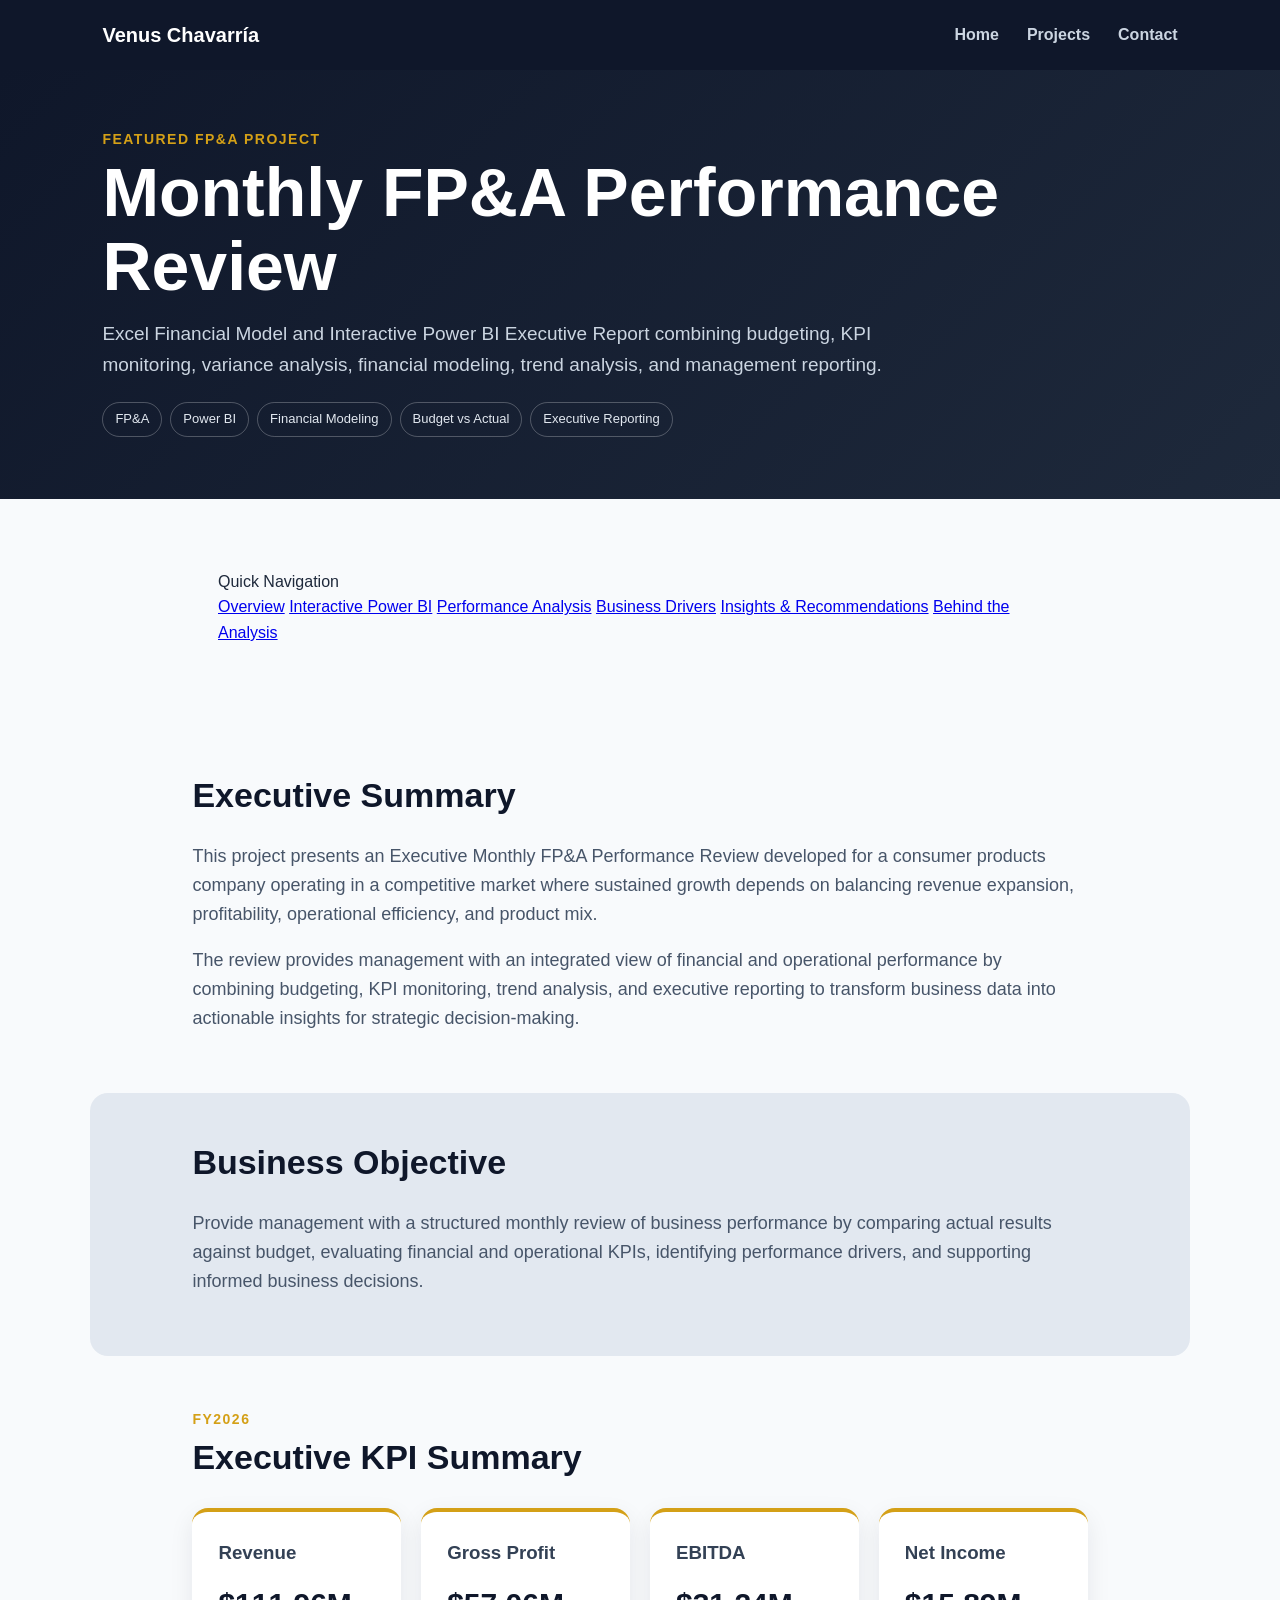
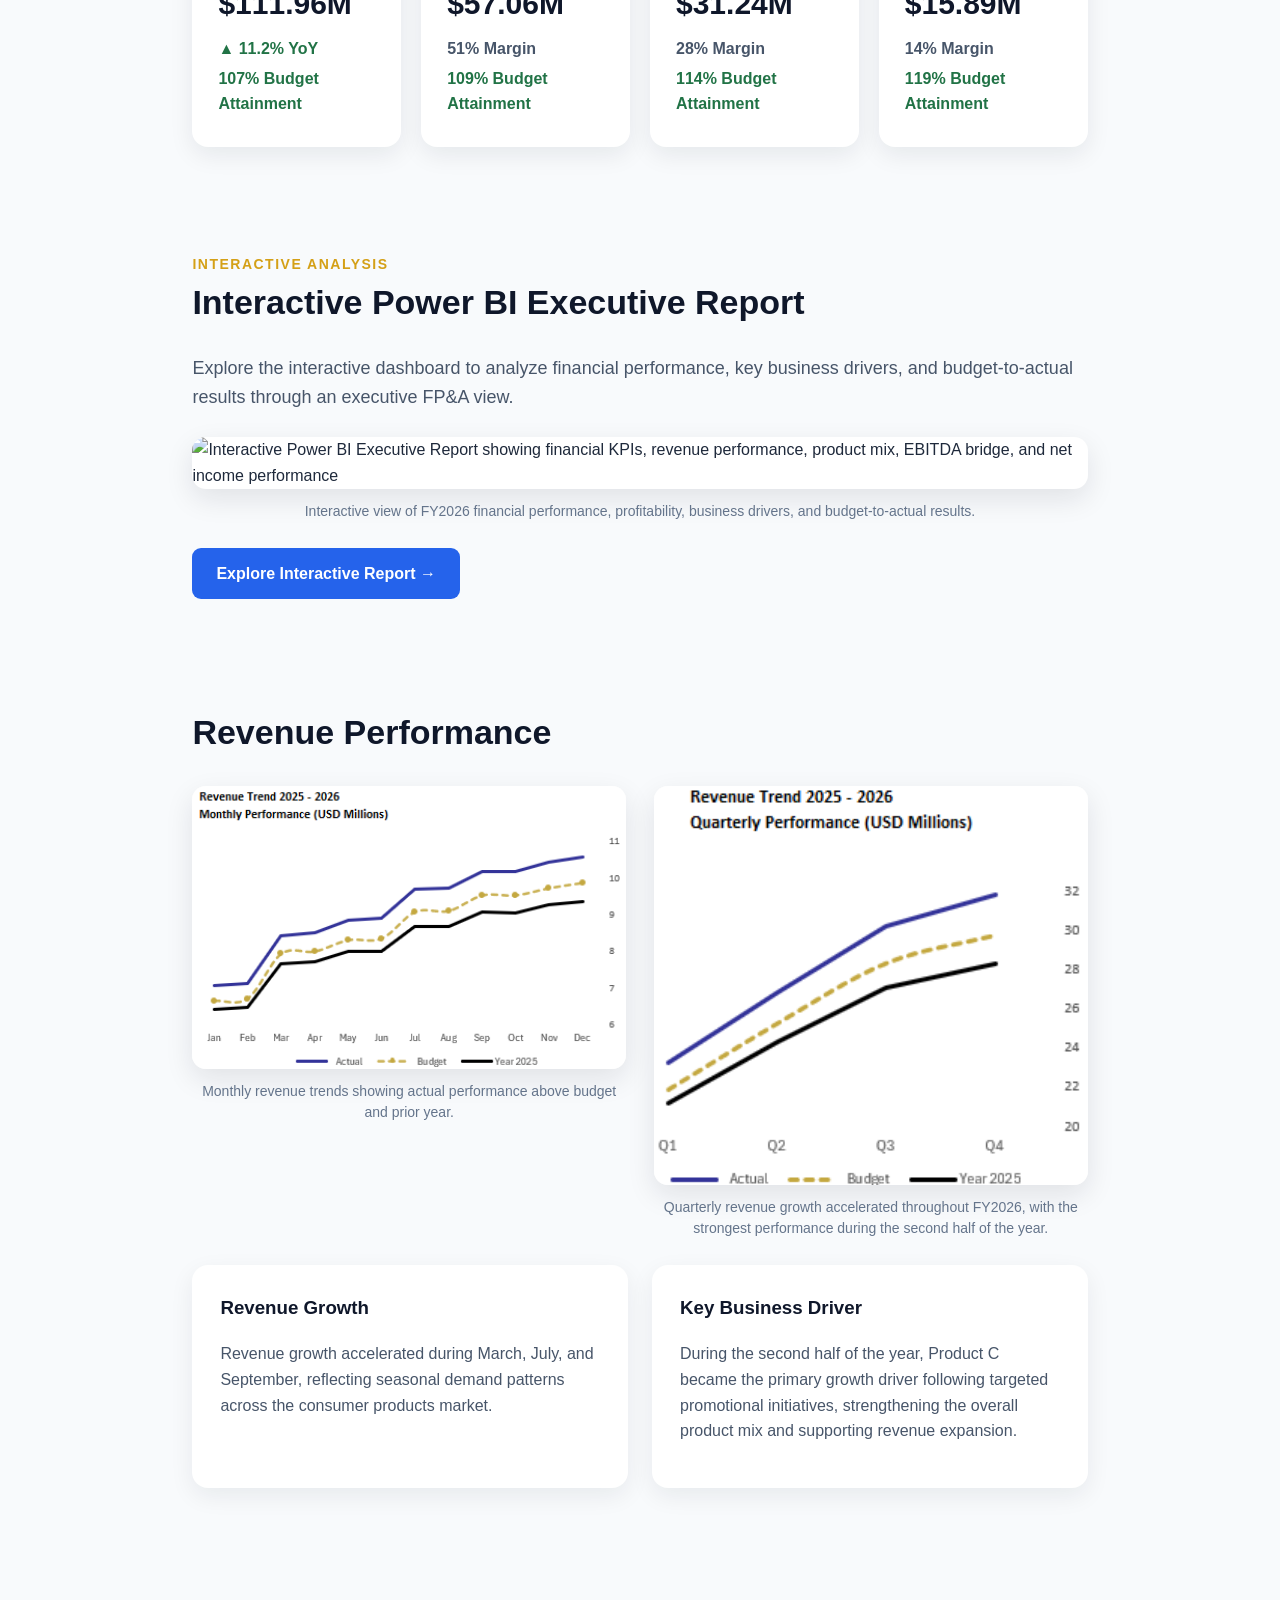
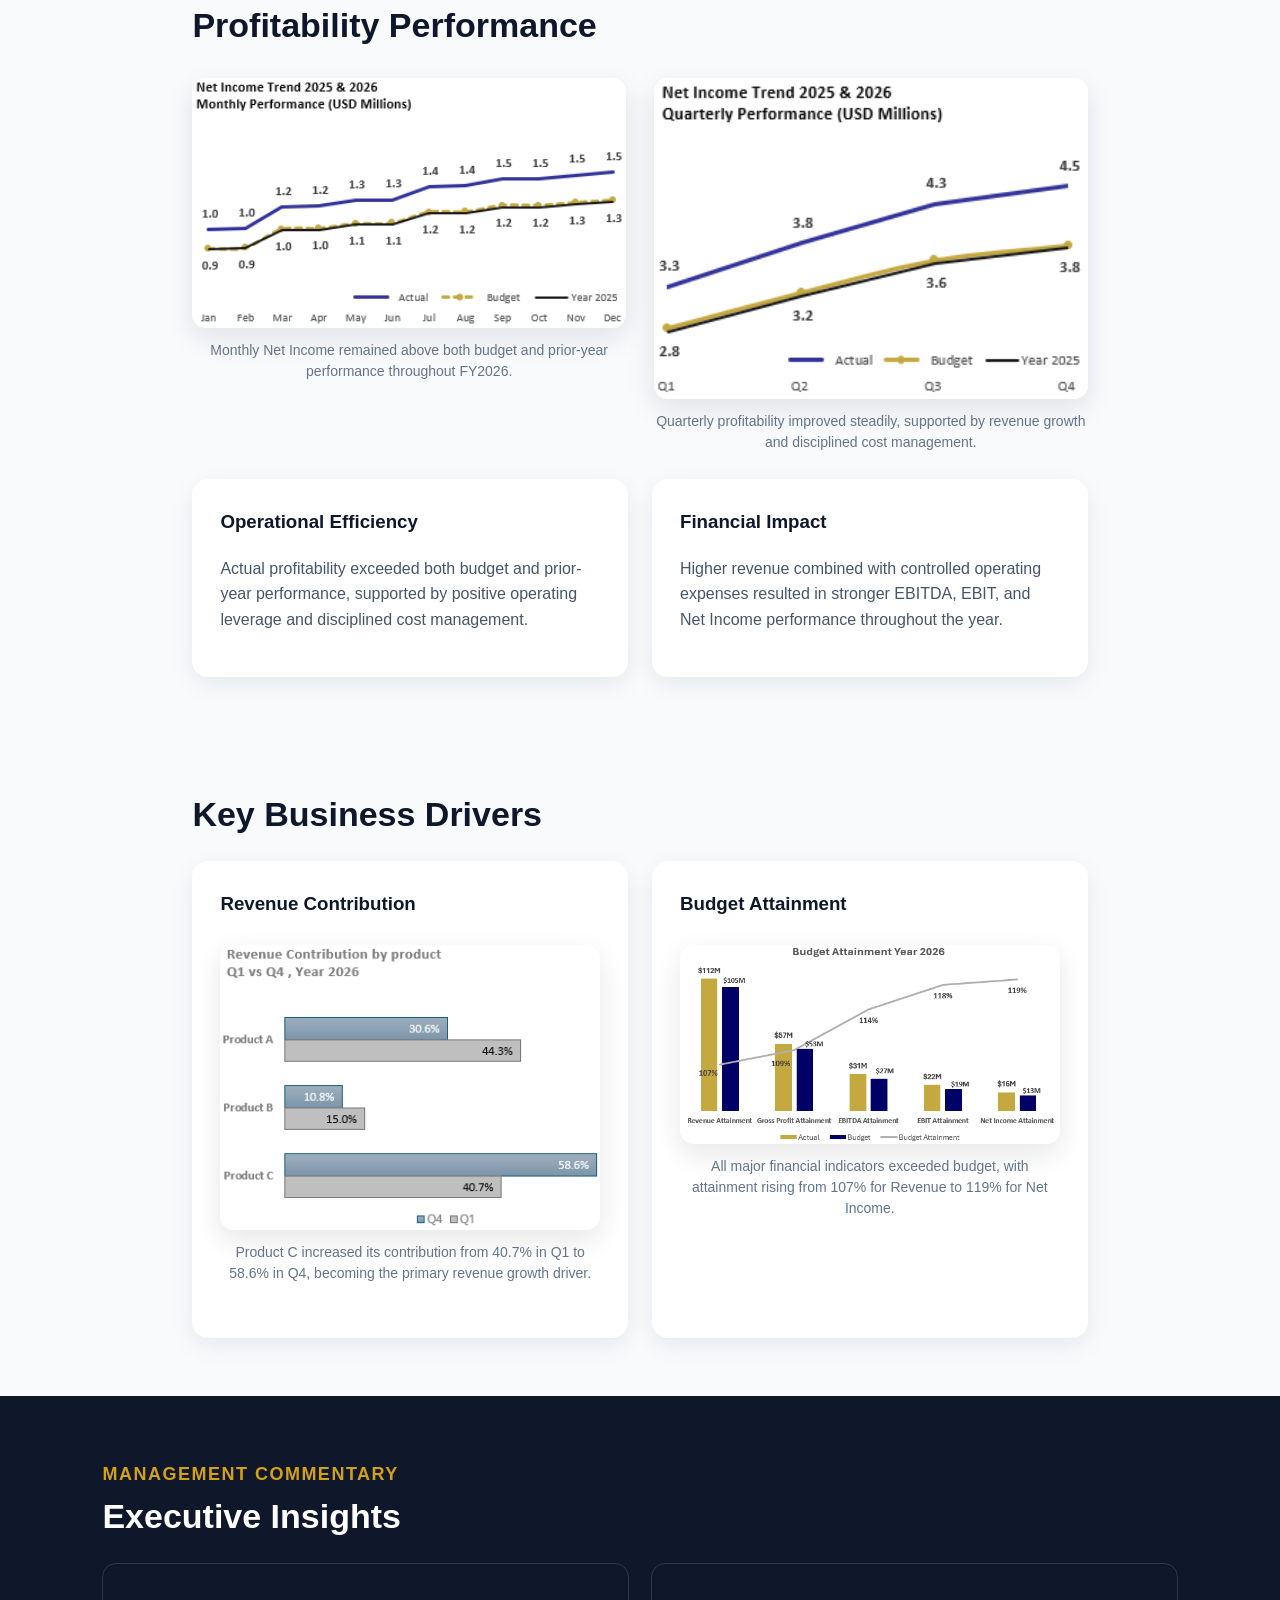
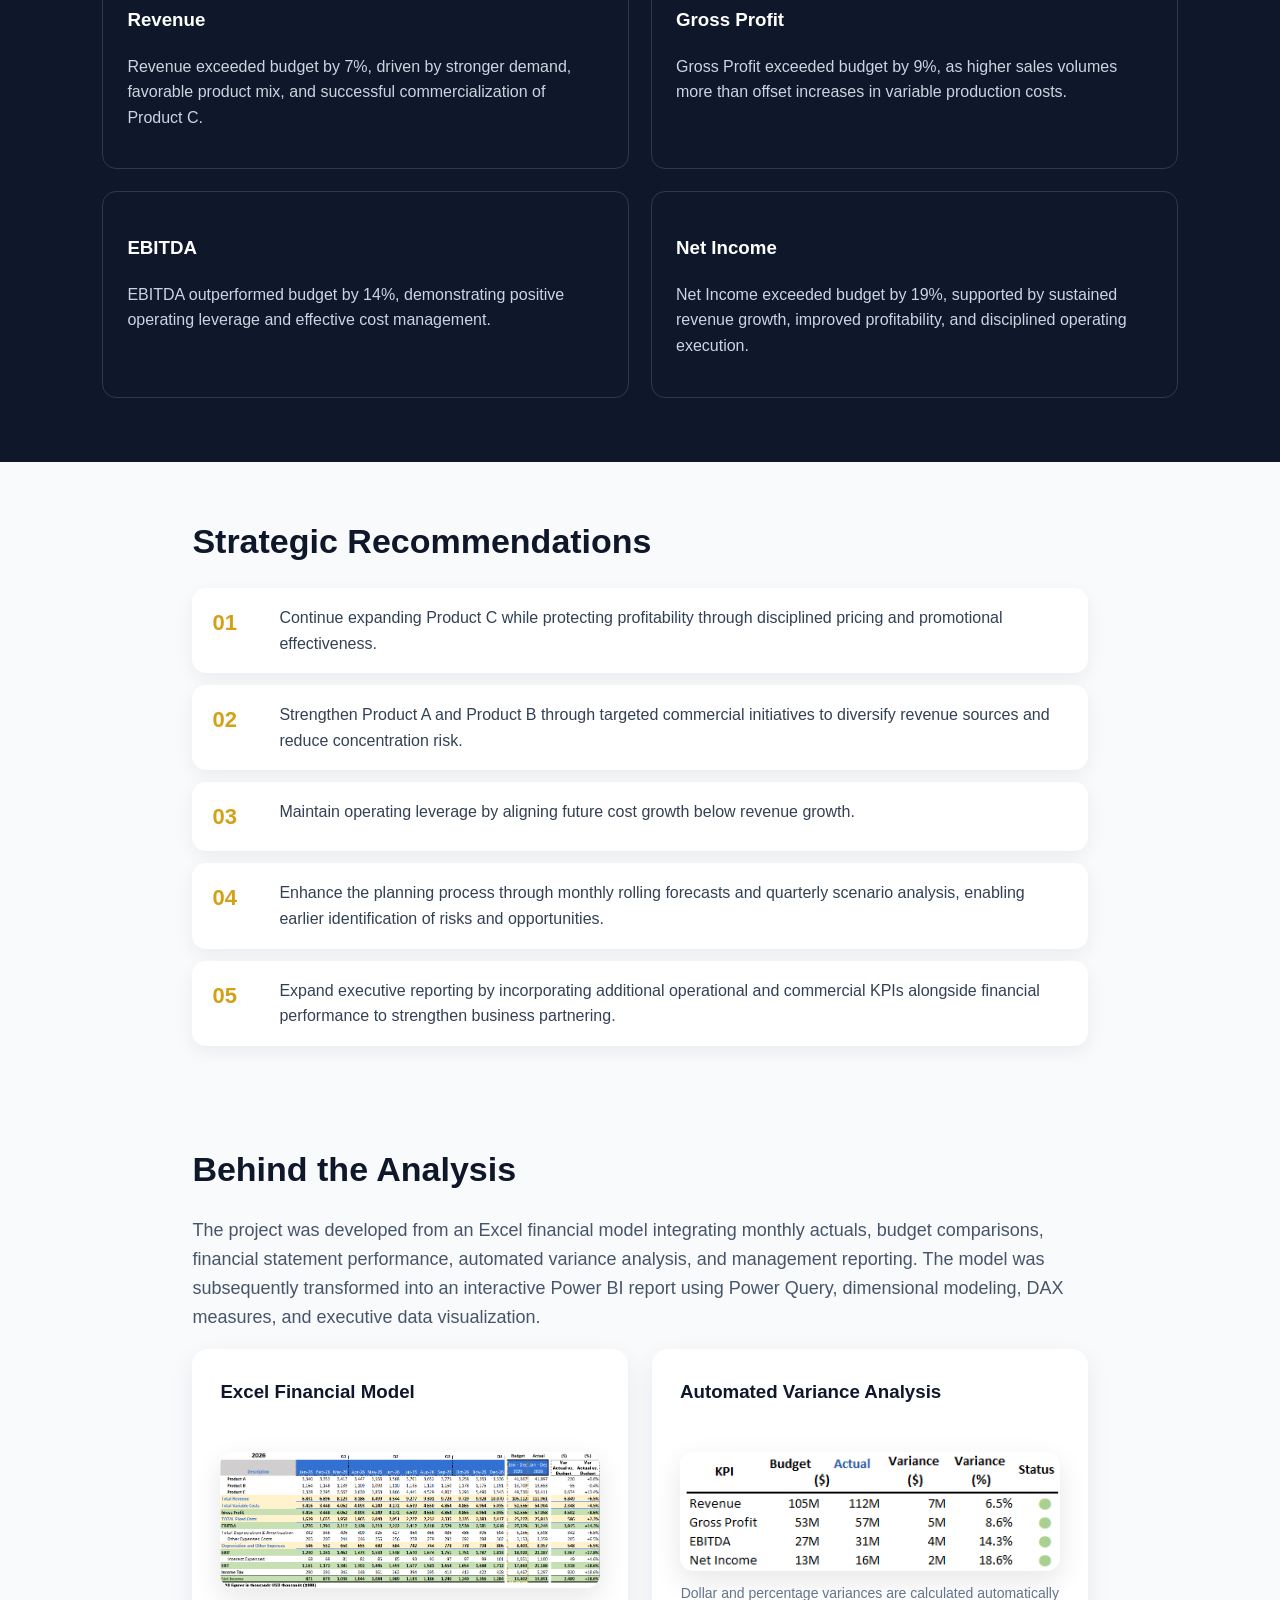
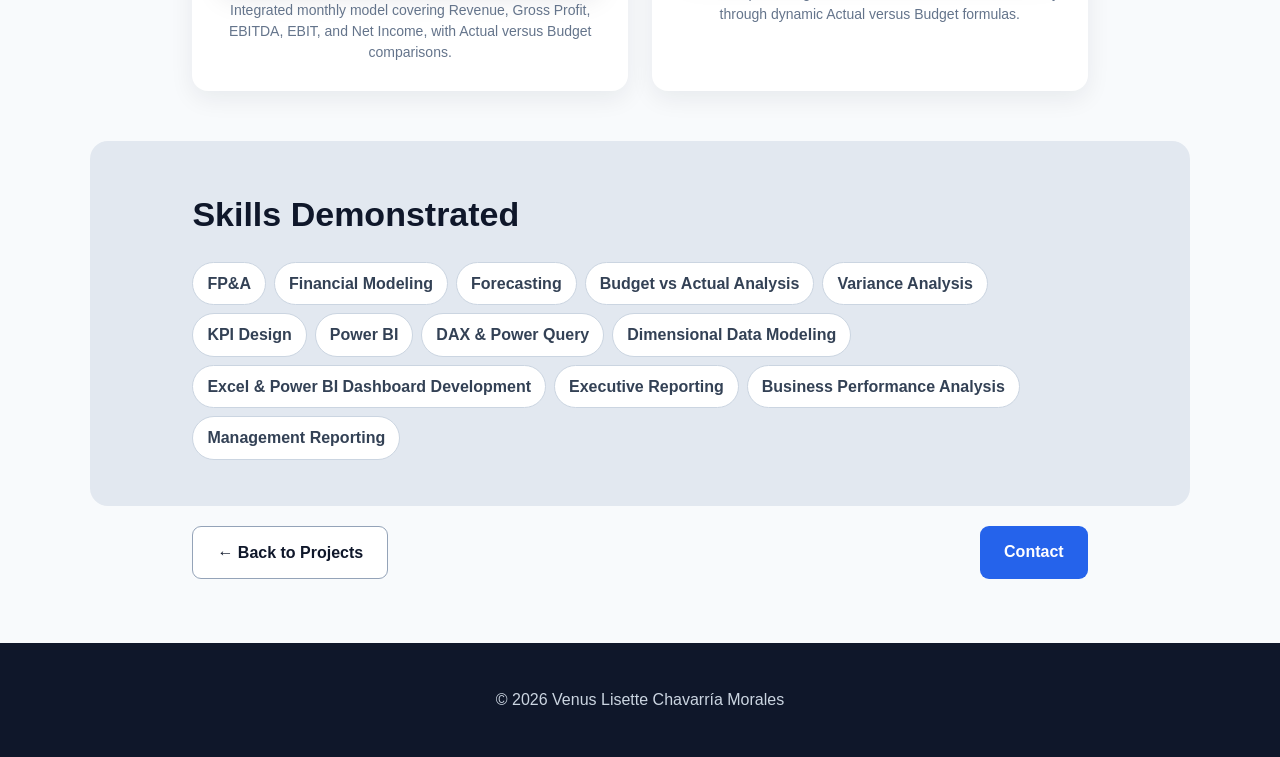
==== commit ad31a15a: "Add quick navigation and update section IDs" ====
--- a/project1.html
+++ b/project1.html
@@ -46,12 +46,27 @@
 </div>
 
   </header>
-
+  
+<!-- Quick Navigation -->
+<section class="quick-nav-section" aria-label="Project quick navigation">
+  <nav class="quick-nav">
+    <span class="quick-nav-label">Quick Navigation</span>
+
+    <div class="quick-nav-links">
+      <a href="#overview">Overview</a>
+      <a href="#interactive-power-bi">Interactive Power BI</a>
+      <a href="#performance-analysis">Performance Analysis</a>
+      <a href="#business-drivers">Business Drivers</a>
+      <a href="#insights-recommendations">Insights &amp; Recommendations</a>
+      <a href="#behind-analysis">Behind the Analysis</a>
+    </div>
+  </nav>
+</section>
 
   <main class="project-page">
 
     <!-- Executive Summary -->
-<section class="project-section executive-summary">
+<section id="overview" class="project-section executive-summary">
 
       <h2>Executive Summary</h2>
 
@@ -130,45 +145,44 @@
     </section>
 
 <!-- Interactive Power BI Report -->
-<section class="project-section interactive-report">
+<section id="interactive-power-bi" class="project-section interactive-report">
 
   <div class="section-heading">
     <p class="section-label">Interactive Analysis</p>
-    <h2>Power BI Executive Report</h2>
+    <h2>Interactive Power BI Executive Report</h2>
   </div>
 
   <p>
-    Explore the interactive Power BI report to review annual and quarterly
-    performance, KPI results, product mix, profit drivers, and executive
-    tooltips within a dynamic reporting experience.
+    Explore the interactive dashboard to analyze financial performance,
+    key business drivers, and budget-to-actual results through an executive FP&amp;A view.
   </p>
 
   <figure class="project-visual power-bi-preview">
     <img
       src="images/Power-BI-Executive-Report.png"
-      alt="Interactive Power BI Executive Report displaying KPIs, revenue and net income trends, product mix, and profit bridge analysis"
+      alt="Interactive Power BI Executive Report showing financial KPIs, revenue performance, product mix, EBITDA bridge, and net income performance"
     />
 
     <figcaption>
-      Interactive executive reporting developed from the underlying Excel
-      financial model using Power Query, dimensional modeling, DAX, and Power BI.
+      Interactive view of FY2026 financial performance, profitability,
+      business drivers, and budget-to-actual results.
     </figcaption>
   </figure>
 
   <a
     class="primary-button power-bi-button"
-    href="POWER_BI_REPORT_URL"
+    href="https://app.fabric.microsoft.com/view?r=eyJrIjoiN2I3ZjgyOWQtN2ZlNi00YjM3LWI3ZTQtYWIyNzQzOWUzOTUzIiwidCI6ImJlMzMxNTRlLTcyMDEtNDU2MS1iNDdlLTgyYjZjOTc1MGI5ZCJ9&pageName=bd2d641c95eadda63925"
     target="_blank"
     rel="noopener noreferrer"
   >
-    Open Interactive Dashboard →
+    Explore Interactive Report →
   </a>
 
 </section>
 
 
     <!-- Revenue Performance -->
-    <section class="project-section revenue-performance">
+   <section id="performance-analysis" class="project-section revenue-performance">
 
       <h2>Revenue Performance</h2>
 
@@ -281,7 +295,7 @@
 
 
     <!-- Key Business Drivers -->
-    <section class="project-section business-drivers">
+   <section id="business-drivers" class="project-section business-drivers">
 
       <h2>Key Business Drivers</h2>
 
@@ -321,7 +335,7 @@
 
 
     <!-- Executive Insights -->
-    <section class="project-section dark-section">
+    <section id="insights-recommendations" class="project-section dark-section">
 
       <p class="section-label gold-label">Management Commentary</p>
 
@@ -423,8 +437,8 @@
 
 
     <!-- Behind the Analysis -->
-<section class="project-section behind-analysis">
-
+<section id="behind-analysis" class="project-section behind-analysis">
+  
   <h2>Behind the Analysis</h2>
 
  <p>
--- a/style.css
+++ b/style.css
@@ -828,3 +828,73 @@
     font-size: 18px;
   }
 }
+
+/* Project section spacing refinements */
+
+.executive-summary {
+  padding-top: 52px;
+  padding-bottom: 42px;
+}
+
+.business-objective {
+  padding-top: 42px;
+  padding-bottom: 42px;
+}
+
+.kpi-summary {
+  padding-top: 52px;
+  padding-bottom: 52px;
+}
+
+.interactive-report {
+  padding-top: 54px;
+  padding-bottom: 54px;
+}
+
+.revenue-performance,
+.profitability-performance,
+.business-drivers {
+  padding-top: 52px;
+  padding-bottom: 58px;
+}
+
+.recommendations-section {
+  padding-top: 52px;
+  padding-bottom: 48px;
+}
+
+.behind-analysis {
+  padding-top: 48px;
+  padding-bottom: 50px;
+}
+
+.skills-section {
+  padding-top: 46px;
+  padding-bottom: 46px;
+}
+
+.power-bi-preview {
+  margin-bottom: 22px;
+}
+
+.power-bi-button {
+  display: inline-block;
+  margin-top: 4px;
+}
+
+.analysis-card {
+  display: flex;
+  flex-direction: column;
+}
+
+.analysis-card .project-visual {
+  margin-bottom: 0;
+}
+
+.financial-model-card img {
+  max-height: 530px;
+}
+
+.skills-section .skill-badges {
+  gap: 8px;
+}
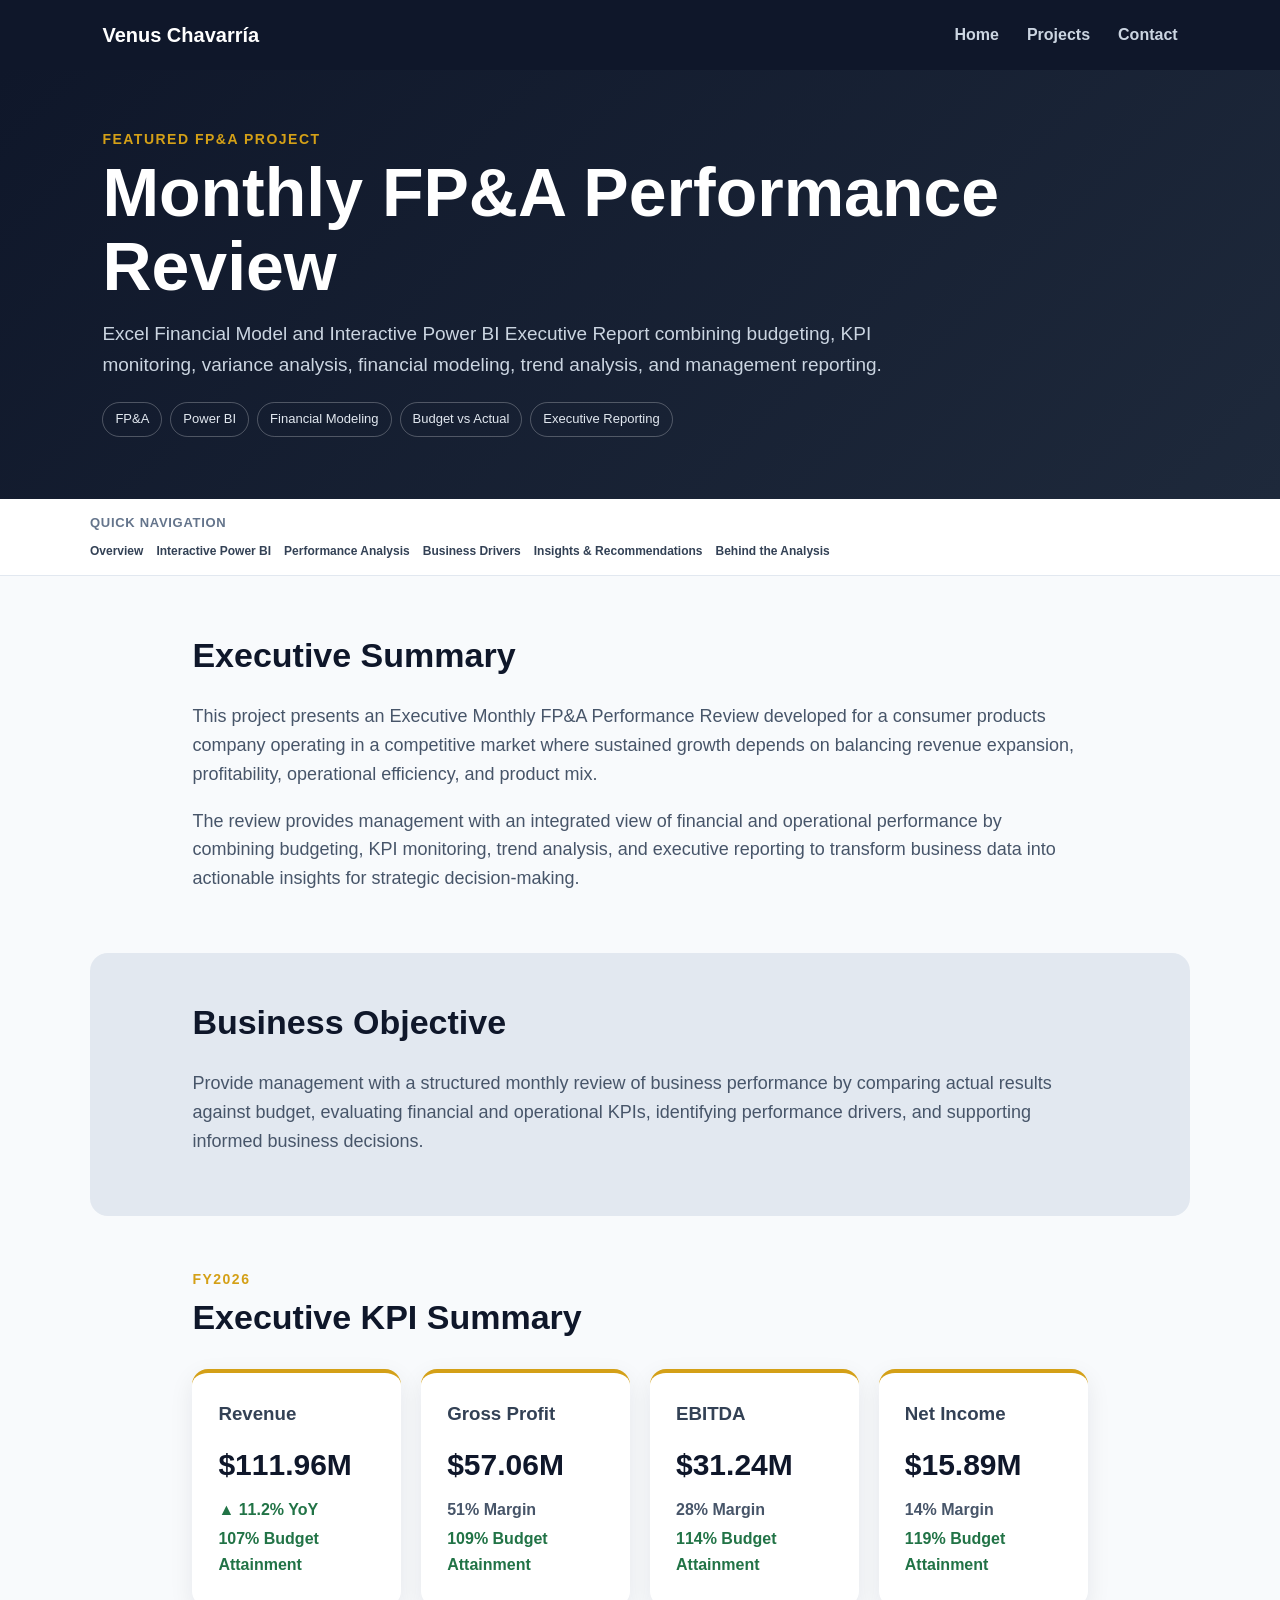
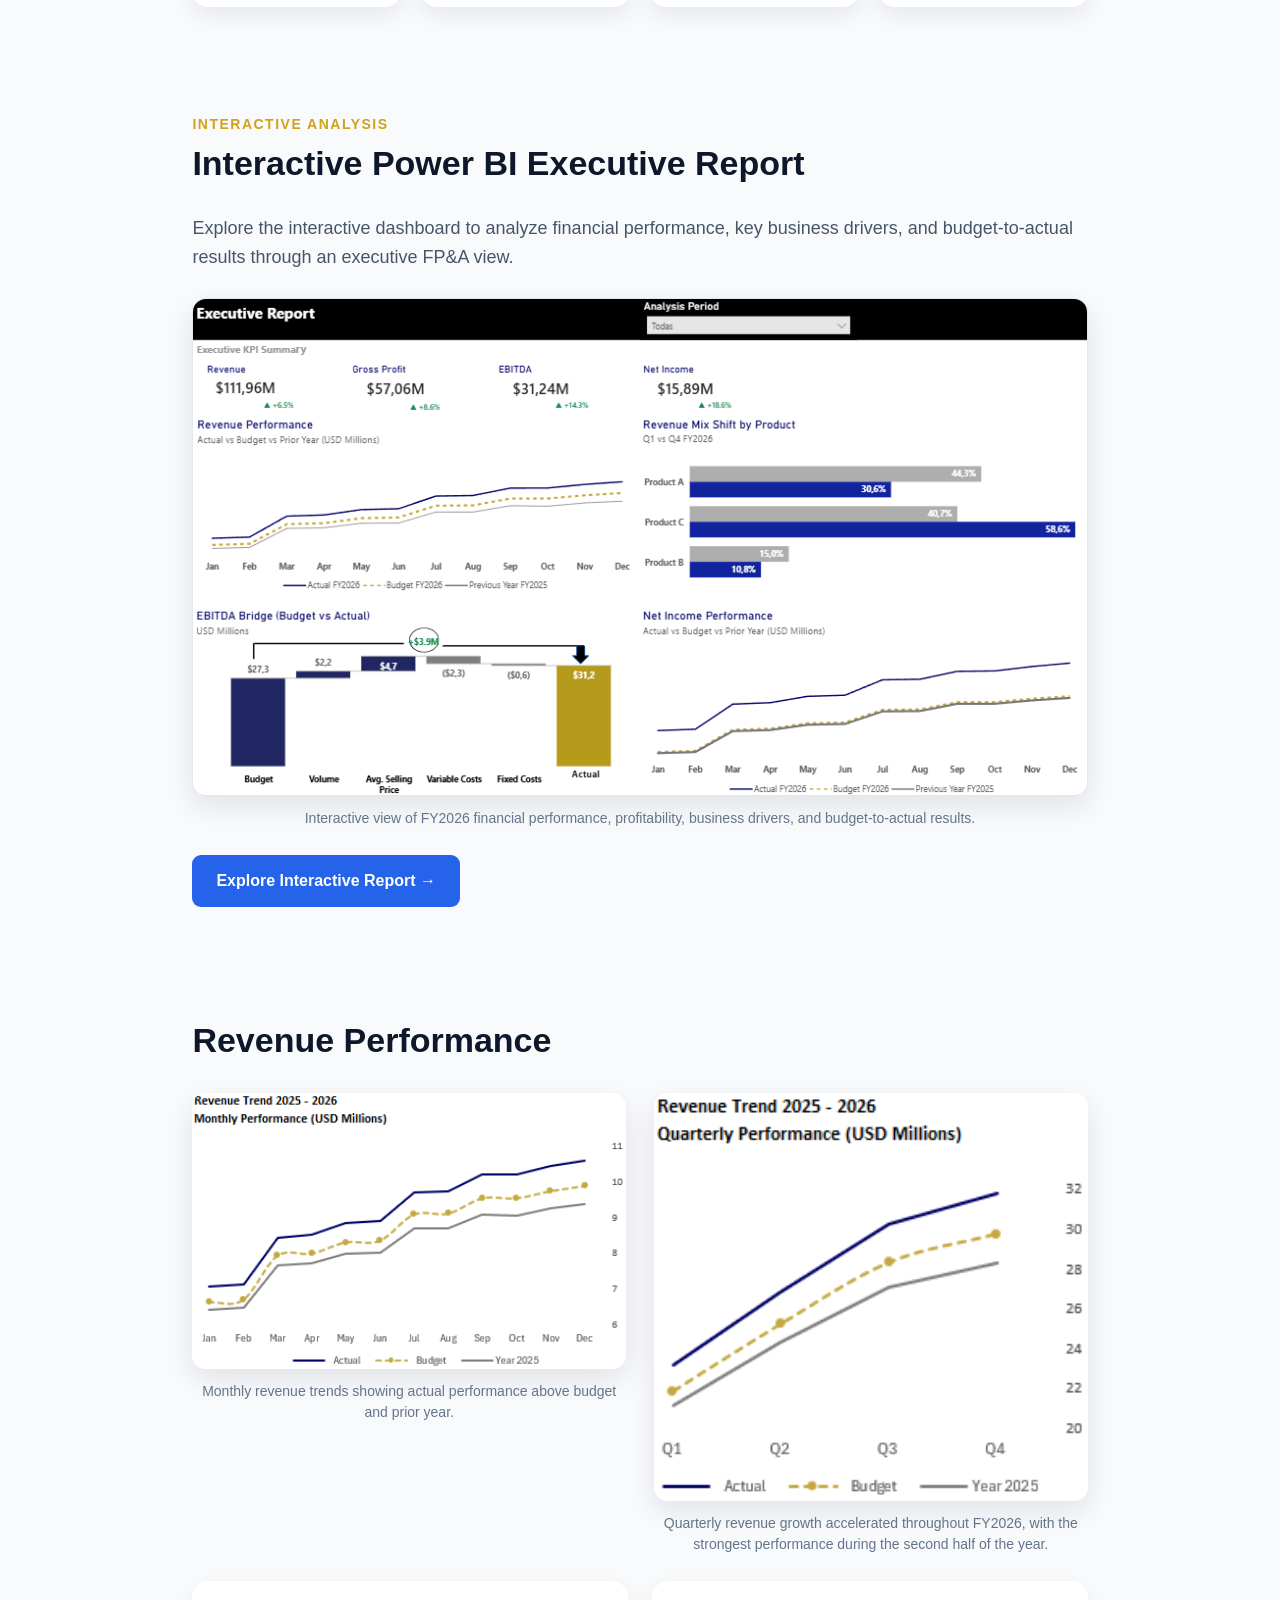
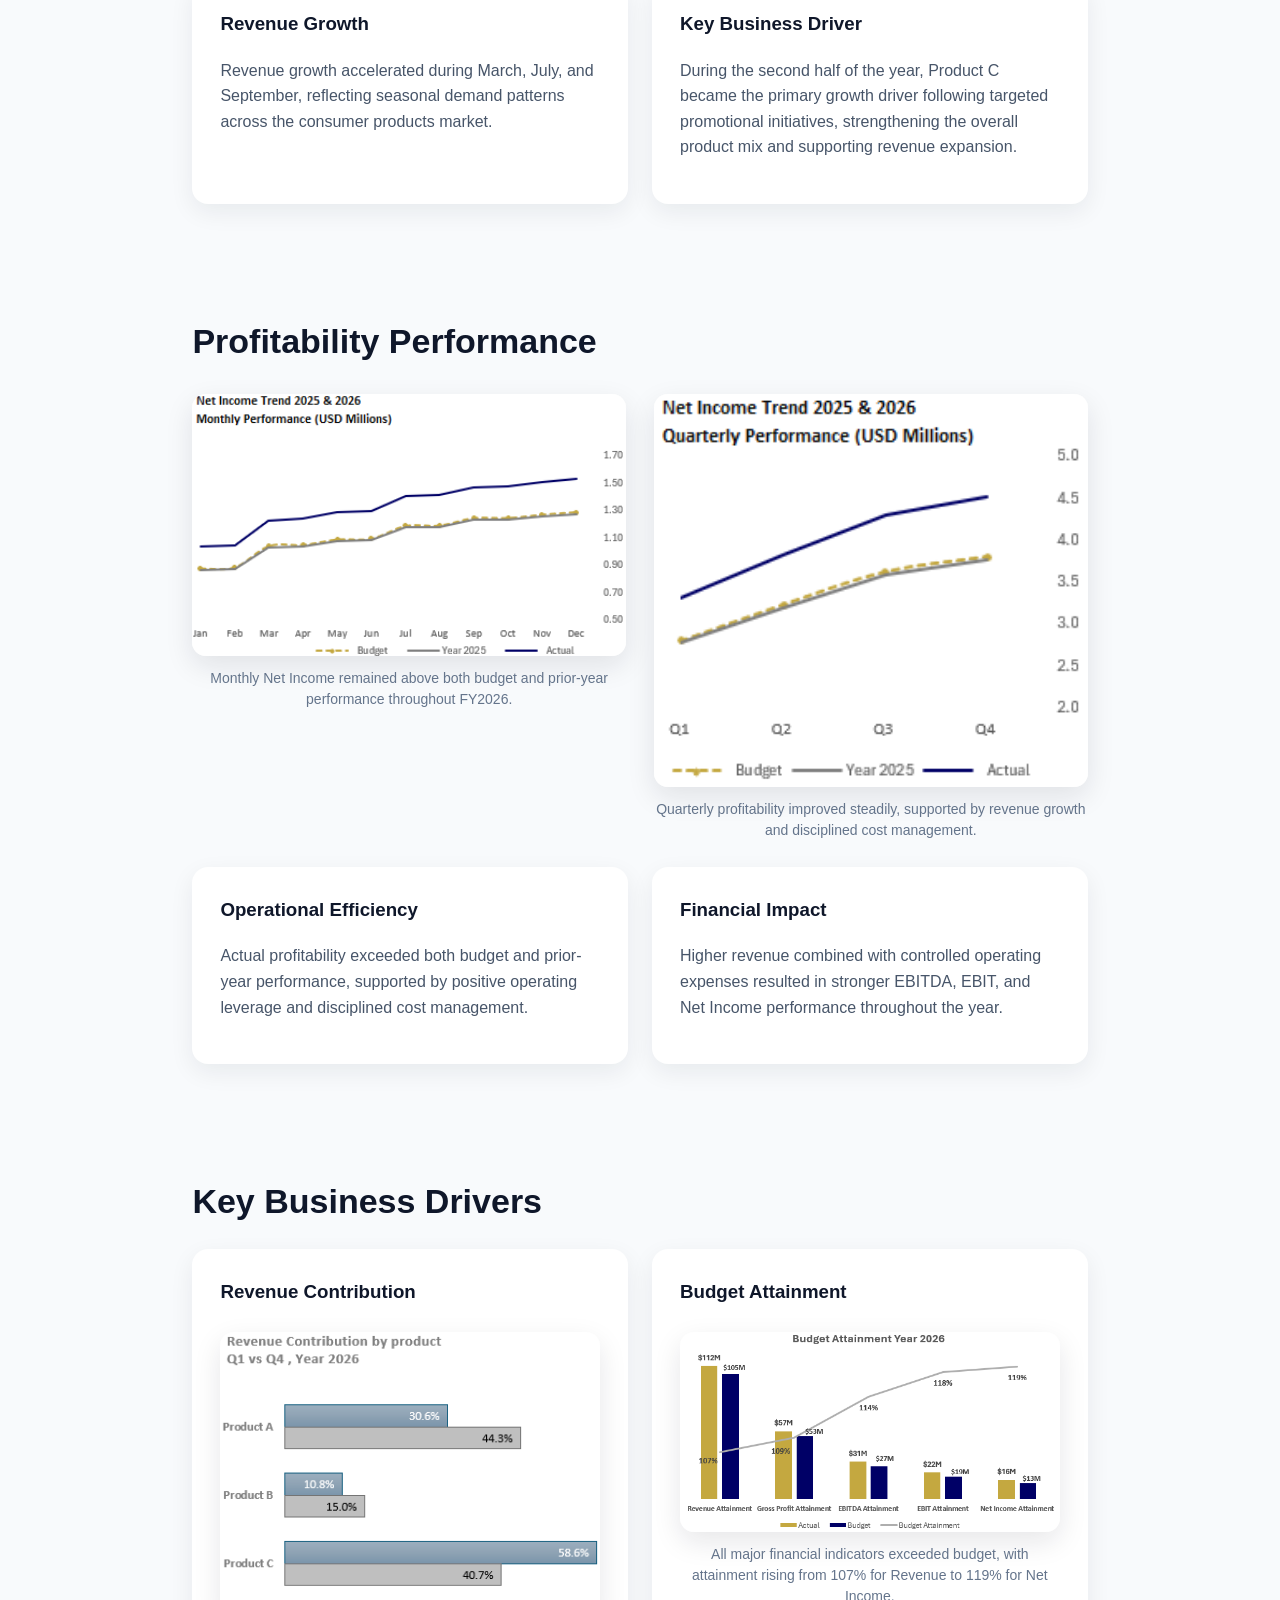
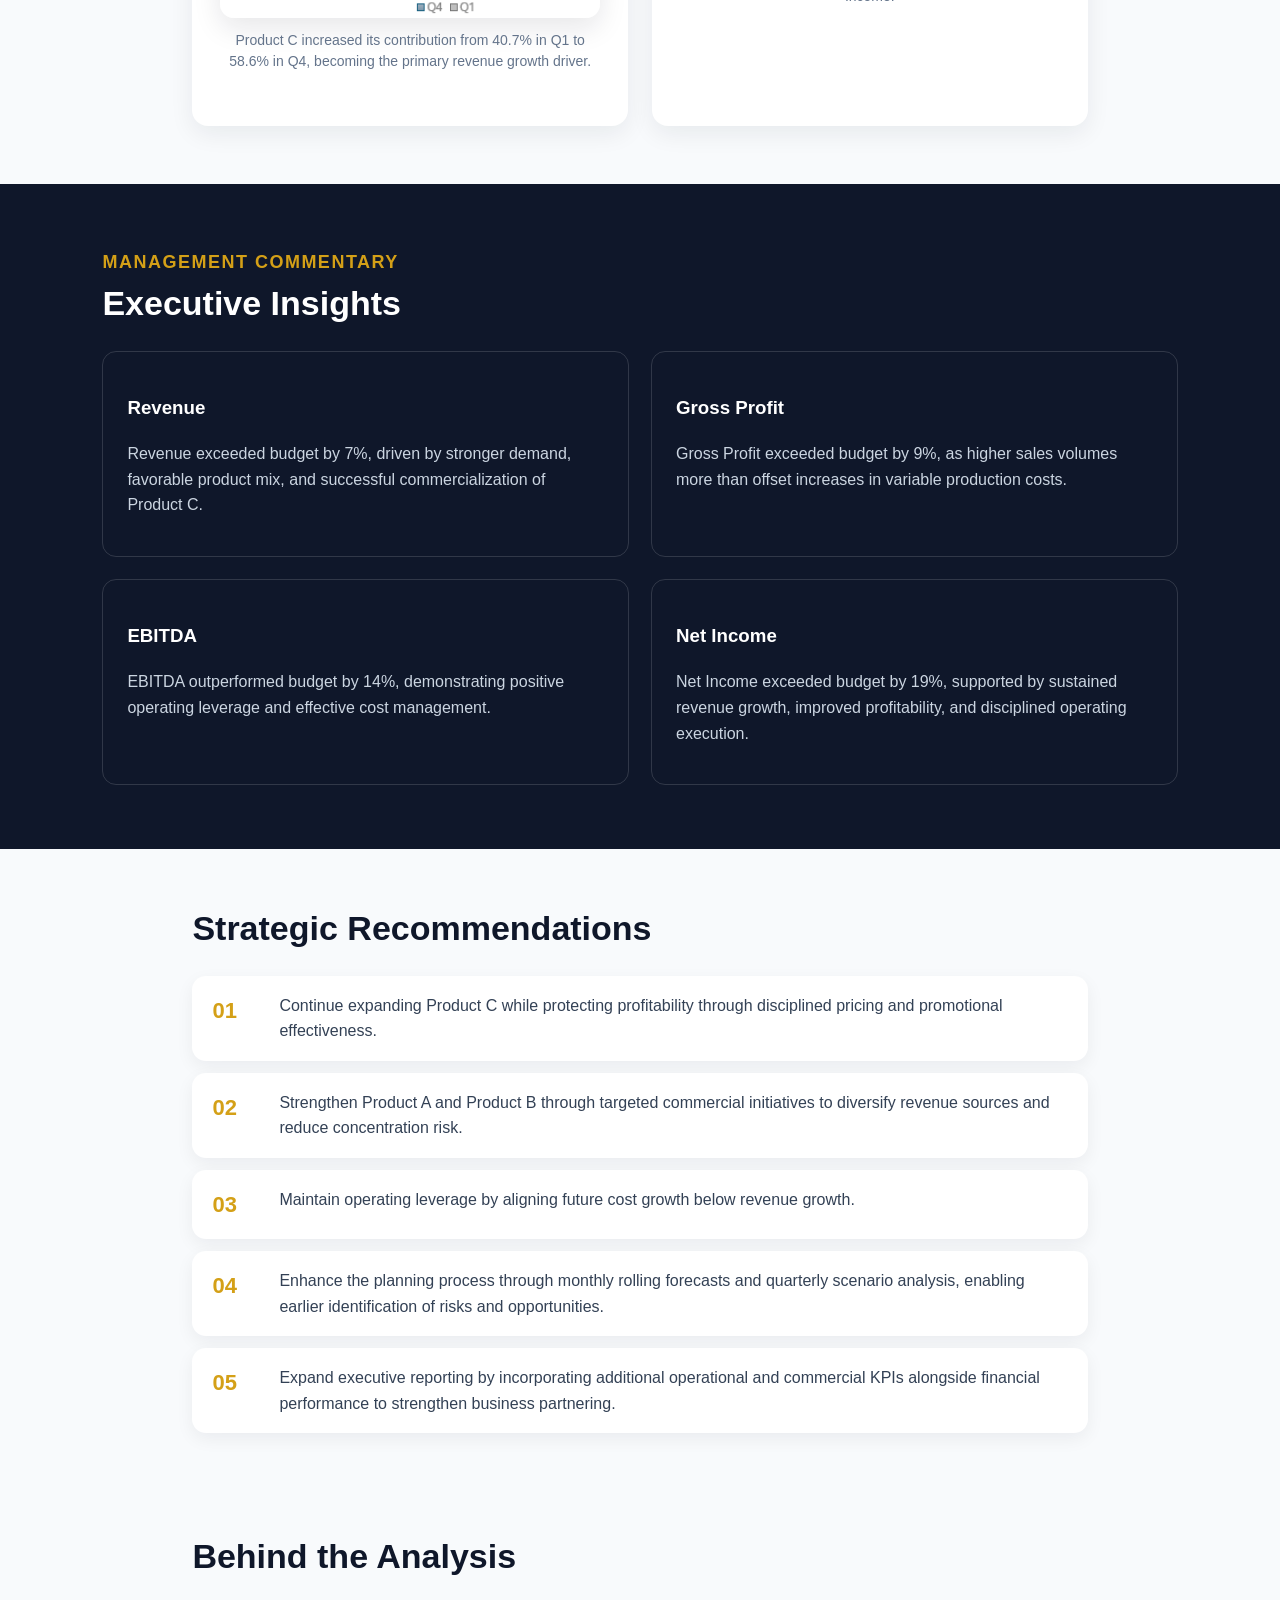
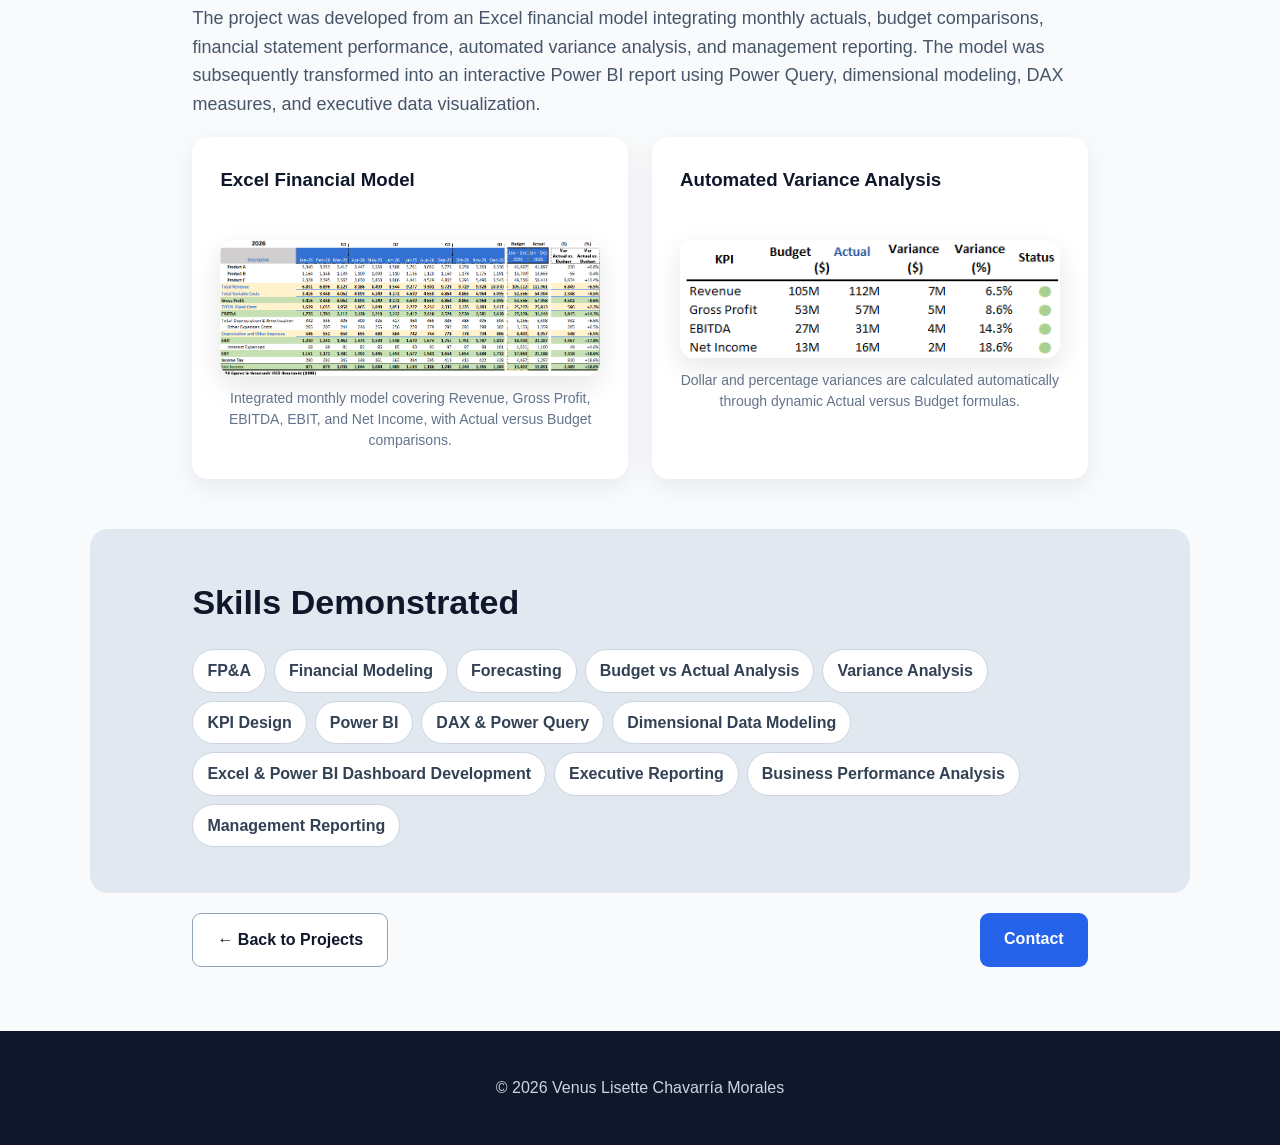
==== commit 20878f20: "Fix HTML entities in project1.html" ====
--- a/project1.html
+++ b/project1.html
@@ -26,26 +26,28 @@
 
   <!-- Project Hero -->
   <header class="project-hero">
-
-    <p class="project-label">Featured FP&A Project</p>
-
-    <h1>Monthly FP&A Performance Review</h1>
+  <div class="project-hero-inner">
+
+    <p class="project-label">Featured FP&amp;A Project</p>
+
+    <h1>Monthly FP&amp;A Performance Review</h1>
 
     <p class="project-subtitle">
-  Excel Financial Model and Interactive Power BI Executive Report combining
-  budgeting, KPI monitoring, variance analysis, financial modeling,
-  trend analysis, and management reporting.
-</p>    
+      Excel Financial Model and Interactive Power BI Executive Report combining
+      budgeting, KPI monitoring, variance analysis, financial modeling,
+      trend analysis, and management reporting.
+    </p>
 
     <div class="project-tags">
-  <span>FP&amp;A</span>
-  <span>Power BI</span>
-  <span>Financial Modeling</span>
-  <span>Budget vs Actual</span>
-  <span>Executive Reporting</span>
-</div>
-
-  </header>
+      <span>FP&amp;A</span>
+      <span>Power BI</span>
+      <span>Financial Modeling</span>
+      <span>Budget vs Actual</span>
+      <span>Executive Reporting</span>
+    </div>
+
+  </div>
+</header>
   
 <!-- Quick Navigation -->
 <section class="quick-nav-section" aria-label="Project quick navigation">
--- a/style.css
+++ b/style.css
@@ -353,6 +353,63 @@
   font-size: 13px;
 }
 
+/* =========================================================
+   PROJECT QUICK NAVIGATION
+========================================================= */
+
+.quick-nav-section {
+  max-width: none;
+  padding: 16px 8%;
+  border-bottom: 1px solid #e2e8f0;
+  background: #ffffff;
+}
+
+.quick-nav {
+  max-width: 1100px;
+  margin: auto;
+  display: flex;
+  align-items: center;
+  gap: 24px;
+}
+
+.quick-nav-label {
+  flex: 0 0 auto;
+  color: #64748b;
+  font-size: 13px;
+  font-weight: 700;
+  letter-spacing: 0.7px;
+  text-transform: uppercase;
+}
+
+.quick-nav-links {
+  display: flex;
+  flex-wrap: wrap;
+  gap: 8px 18px;
+}
+
+.quick-nav-links a {
+  color: #334155;
+  font-size: 14px;
+  font-weight: 600;
+  text-decoration: none;
+  transition:
+    color 0.2s ease,
+    transform 0.2s ease;
+}
+
+.quick-nav-links a:hover {
+  color: #2563eb;
+  transform: translateY(-1px);
+}
+
+#overview,
+#interactive-power-bi,
+#performance-analysis,
+#business-drivers,
+#insights-recommendations,
+#behind-analysis {
+  scroll-margin-top: 20px;
+}
 
 /* =========================================================
    PROJECT PAGE GENERAL SECTIONS
@@ -783,6 +840,23 @@
   }
 }
 
+.quick-nav-section {
+  padding: 14px 6%;
+}
+
+.quick-nav {
+  align-items: flex-start;
+  flex-direction: column;
+  gap: 8px;
+}
+
+.quick-nav-links {
+  gap: 7px 16px;
+}
+
+.quick-nav-links a {
+  font-size: 13px;
+}
 
 /* =========================================================
    RESPONSIVE: SMALL MOBILE DEVICES
@@ -877,6 +951,10 @@
   margin-bottom: 22px;
 }
 
+.power-bi-preview img {
+  border: 1px solid #e2e8f0;
+}
+
 .power-bi-button {
   display: inline-block;
   margin-top: 4px;
@@ -898,3 +976,11 @@
 .skills-section .skill-badges {
   gap: 8px;
 }
+
+.quick-nav-links {
+  gap: 6px 13px;
+}
+
+.quick-nav-links a {
+  font-size: 12px;
+}
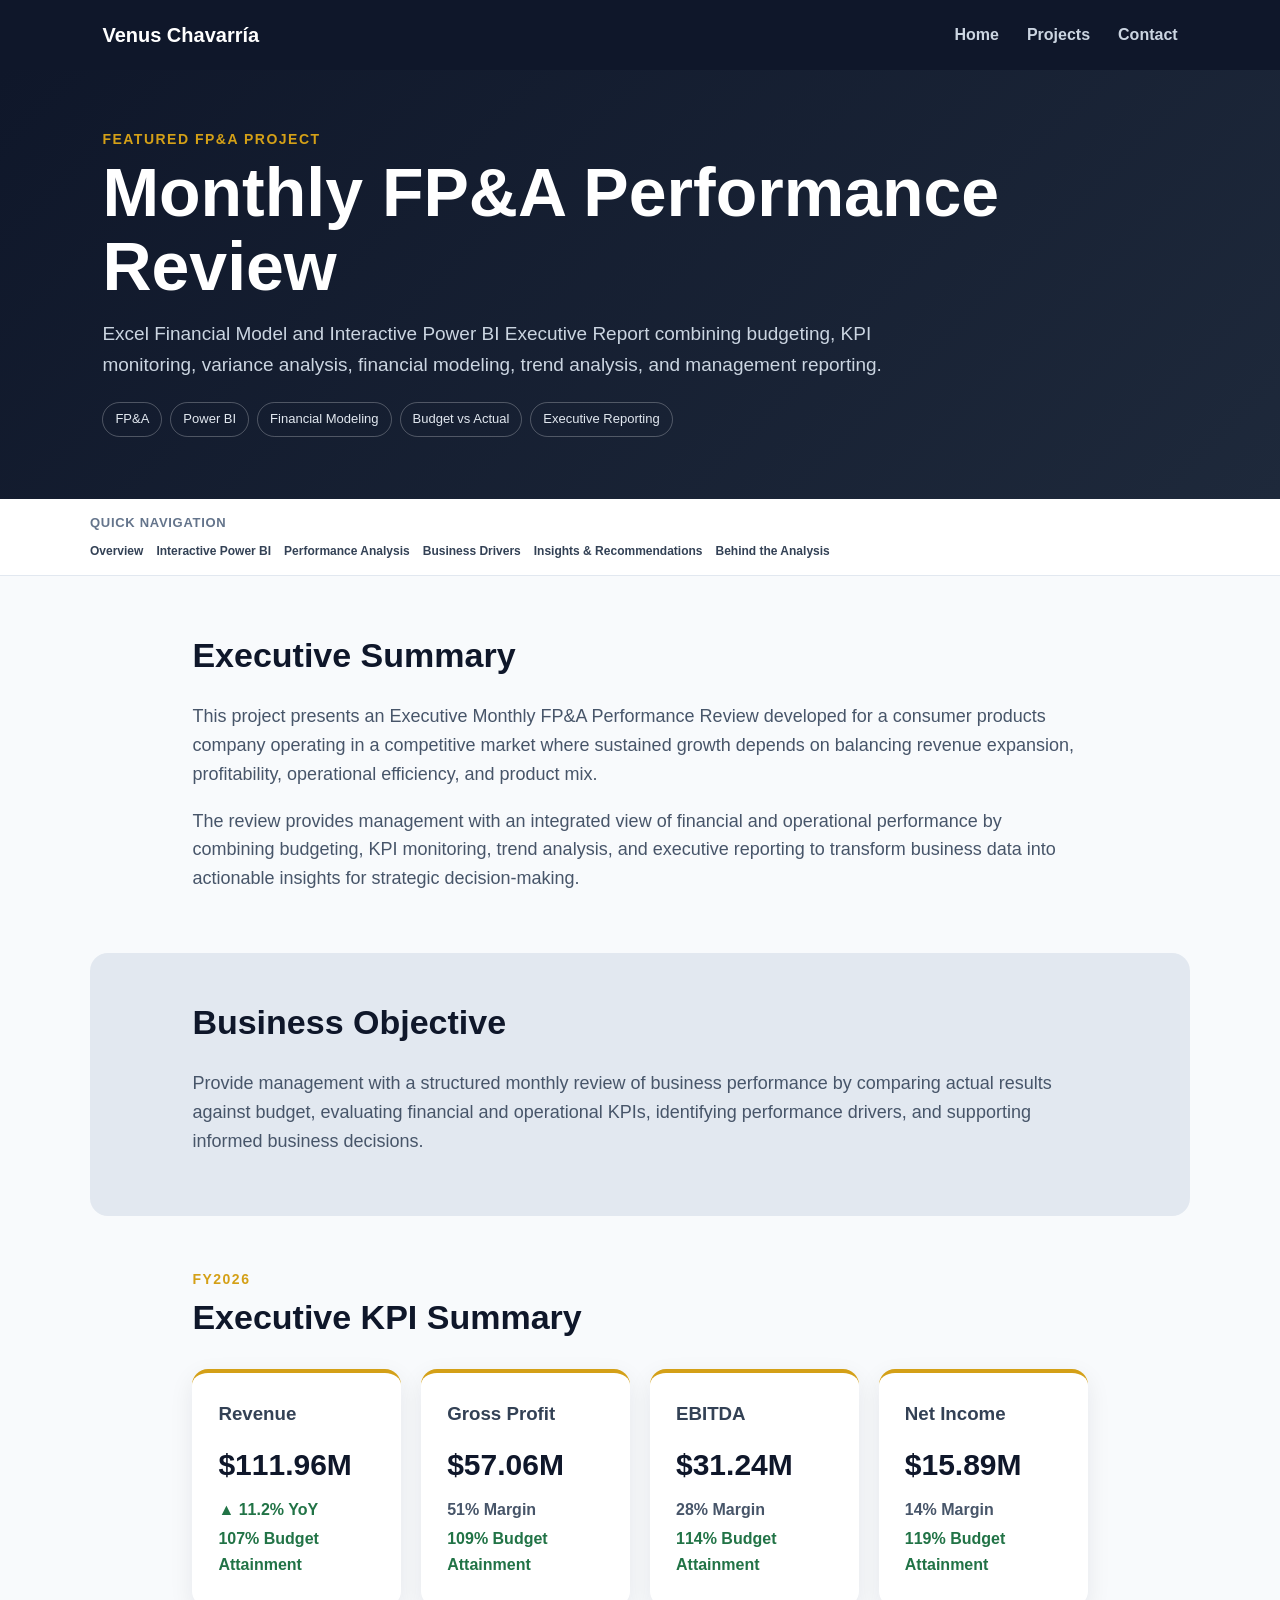
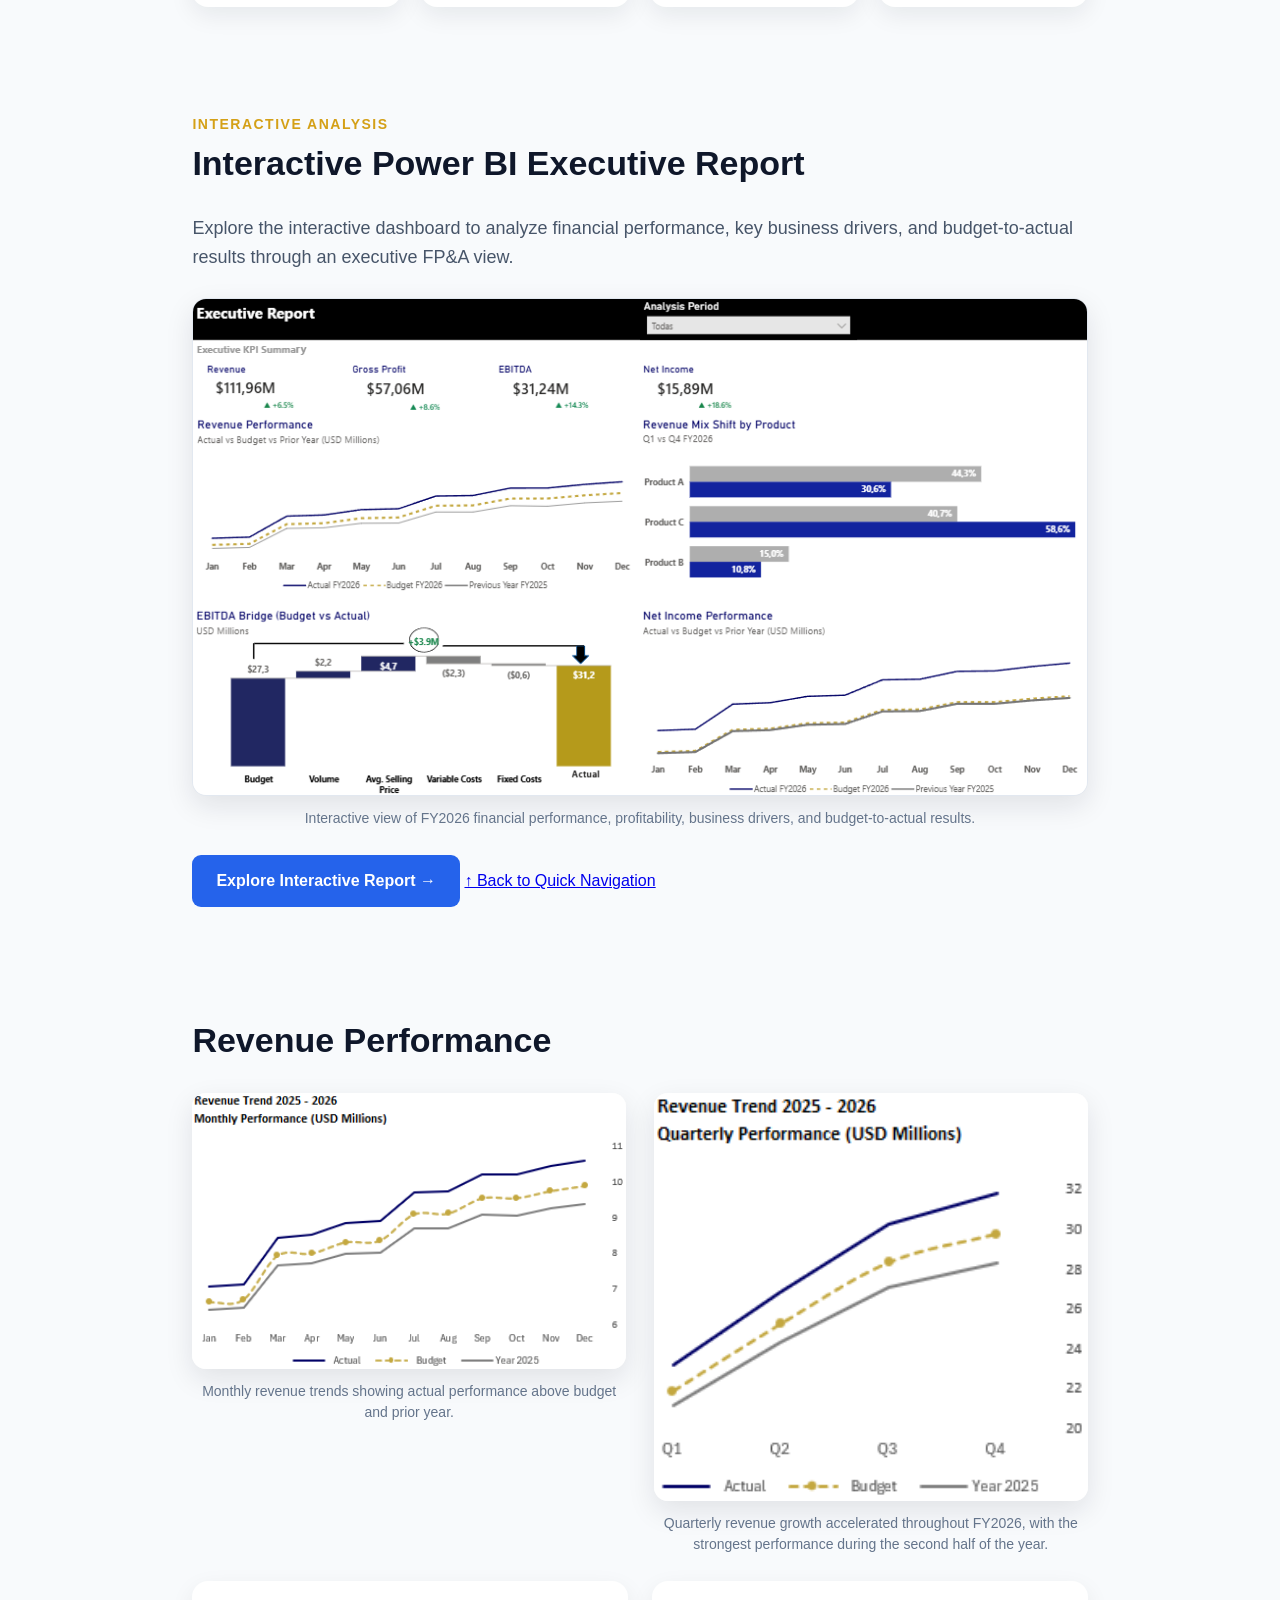
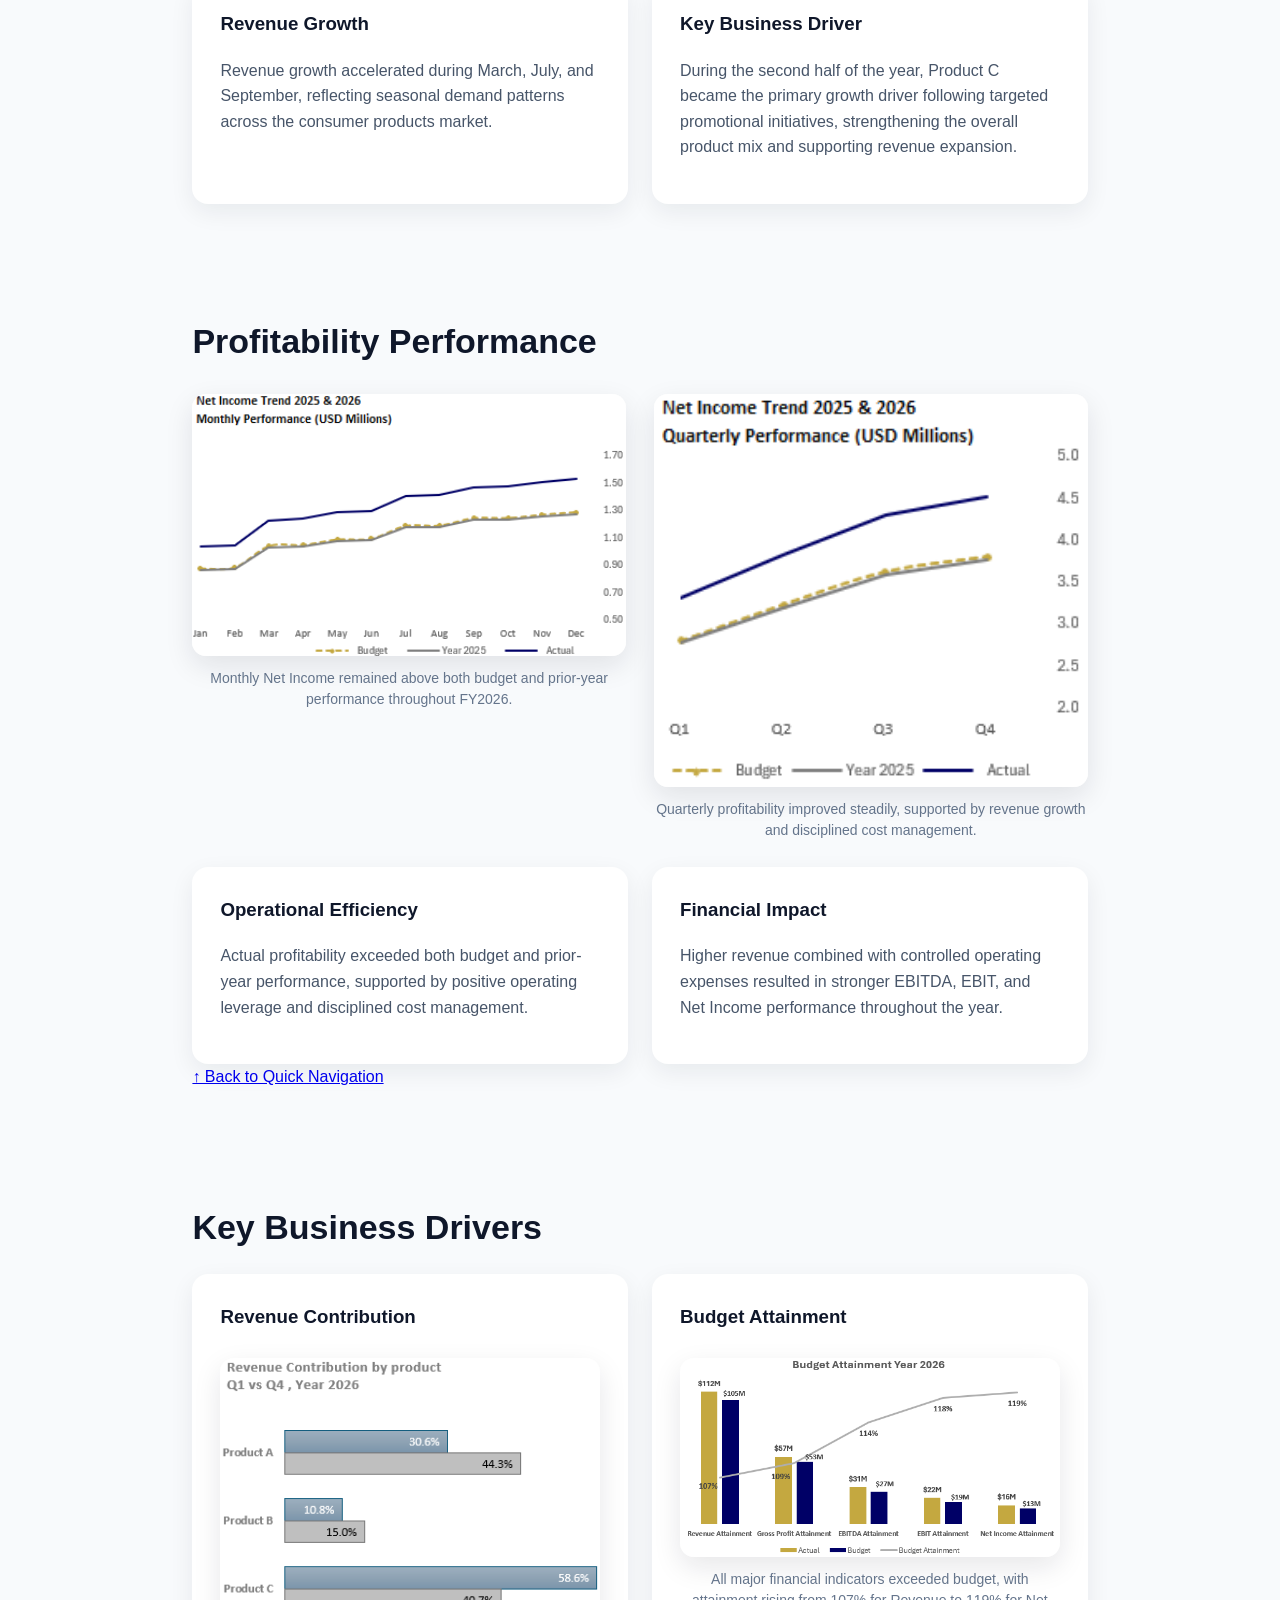
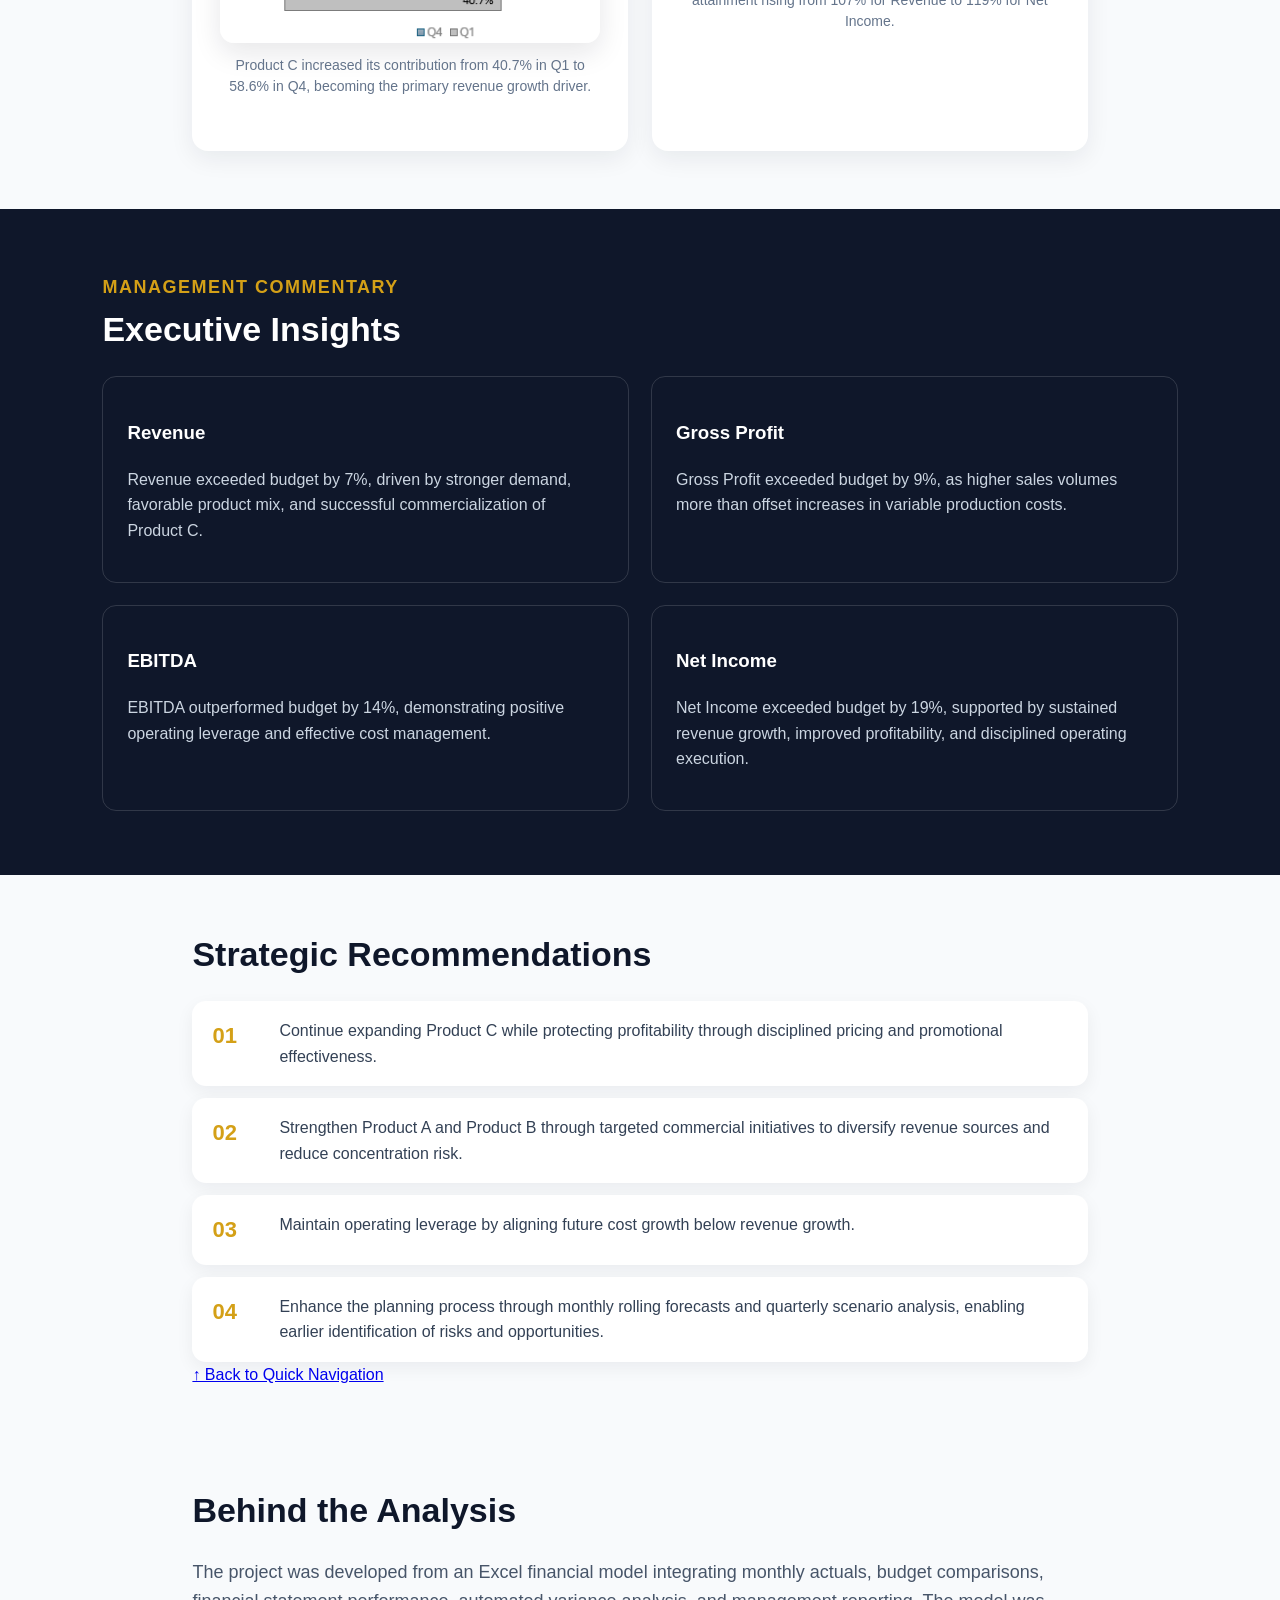
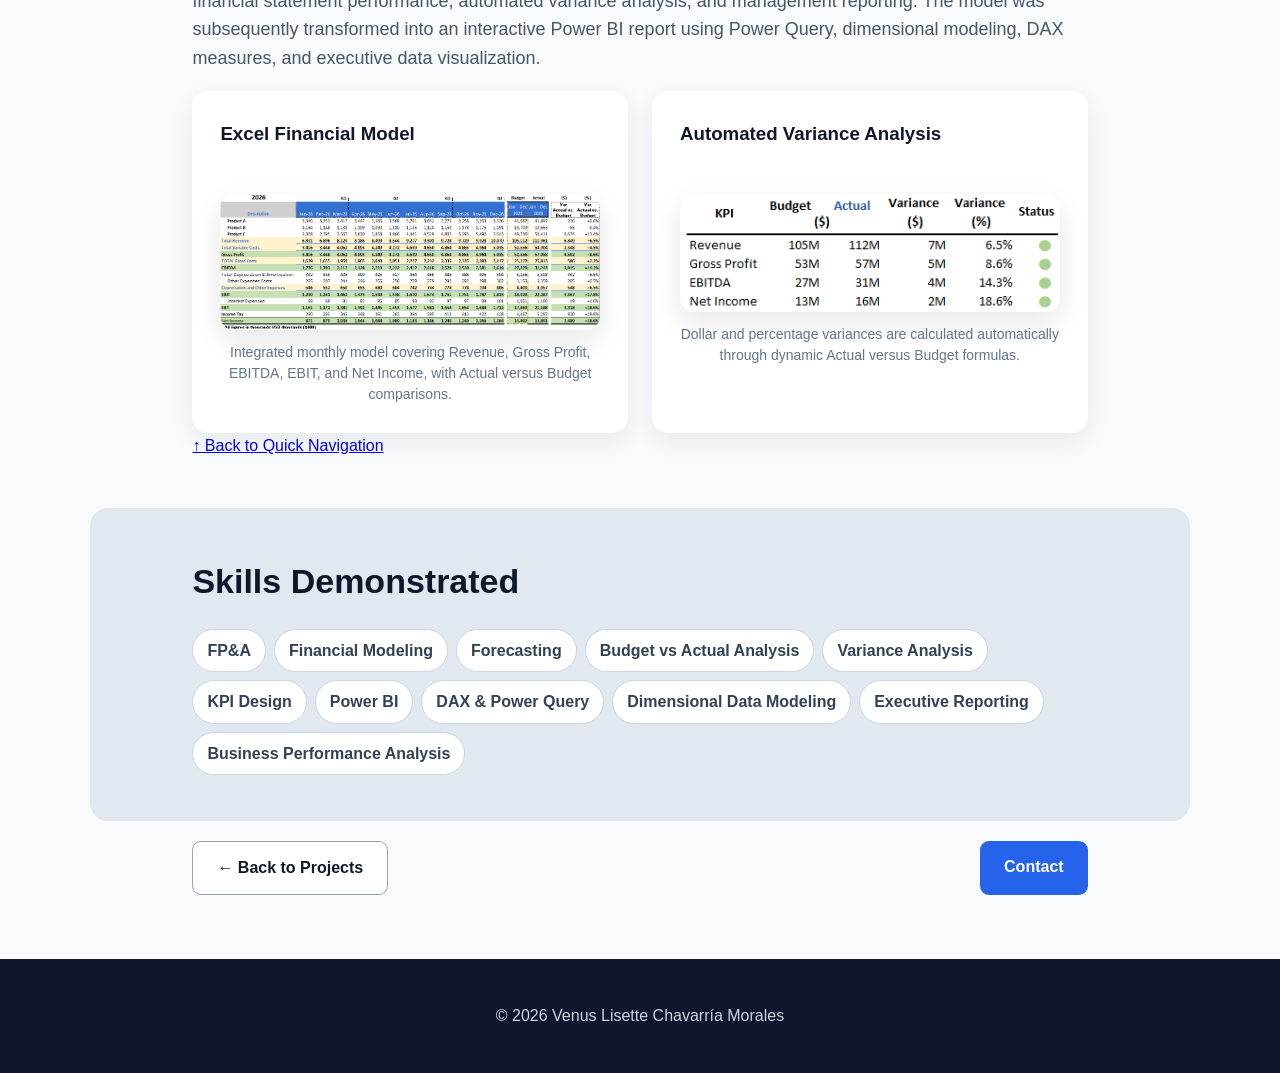
==== commit 786034d3: "Refactor quick navigation and remove redundant sections" ====
--- a/project1.html
+++ b/project1.html
@@ -50,7 +50,7 @@
 </header>
   
 <!-- Quick Navigation -->
-<section class="quick-nav-section" aria-label="Project quick navigation">
+  <section id="quick-navigation" class="quick-nav-section">
   <nav class="quick-nav">
     <span class="quick-nav-label">Quick Navigation</span>
 
@@ -179,7 +179,9 @@
   >
     Explore Interactive Report →
   </a>
-
+<a href="#quick-navigation" class="back-to-nav">
+  ↑ Back to Quick Navigation
+</a>
 </section>
 
 
@@ -292,7 +294,9 @@
         </article>
 
       </div>
-
+<a href="#quick-navigation" class="back-to-nav">
+  ↑ Back to Quick Navigation
+</a>
     </section>
 
 
@@ -423,18 +427,10 @@
   </p>
 </article>
 
-<article>
-  <span>05</span>
-
-  <p>
-    Expand executive reporting by incorporating additional operational and
-    commercial KPIs alongside financial performance to strengthen business
-    partnering.
-  </p>
-</article>
-
-      </div>
-
+      </div>
+<a href="#quick-navigation" class="back-to-nav">
+  ↑ Back to Quick Navigation
+</a>
     </section>
 
 
@@ -486,7 +482,9 @@
     </article>
 
   </div>
-
+<a href="#quick-navigation" class="back-to-nav">
+  ↑ Back to Quick Navigation
+</a>
 </section>
   
     <!-- Skills -->
@@ -504,10 +502,8 @@
   <span>Power BI</span>
   <span>DAX &amp; Power Query</span>
   <span>Dimensional Data Modeling</span>
-  <span>Excel &amp; Power BI Dashboard Development</span>
   <span>Executive Reporting</span>
   <span>Business Performance Analysis</span>
-  <span>Management Reporting</span>
 </div>
 
     </section>
--- a/style.css
+++ b/style.css
@@ -353,6 +353,11 @@
   font-size: 13px;
 }
 
+.project-hero-inner {
+  max-width: 1100px;
+  margin: 0 auto;
+}
+
 /* =========================================================
    PROJECT QUICK NAVIGATION
 ========================================================= */
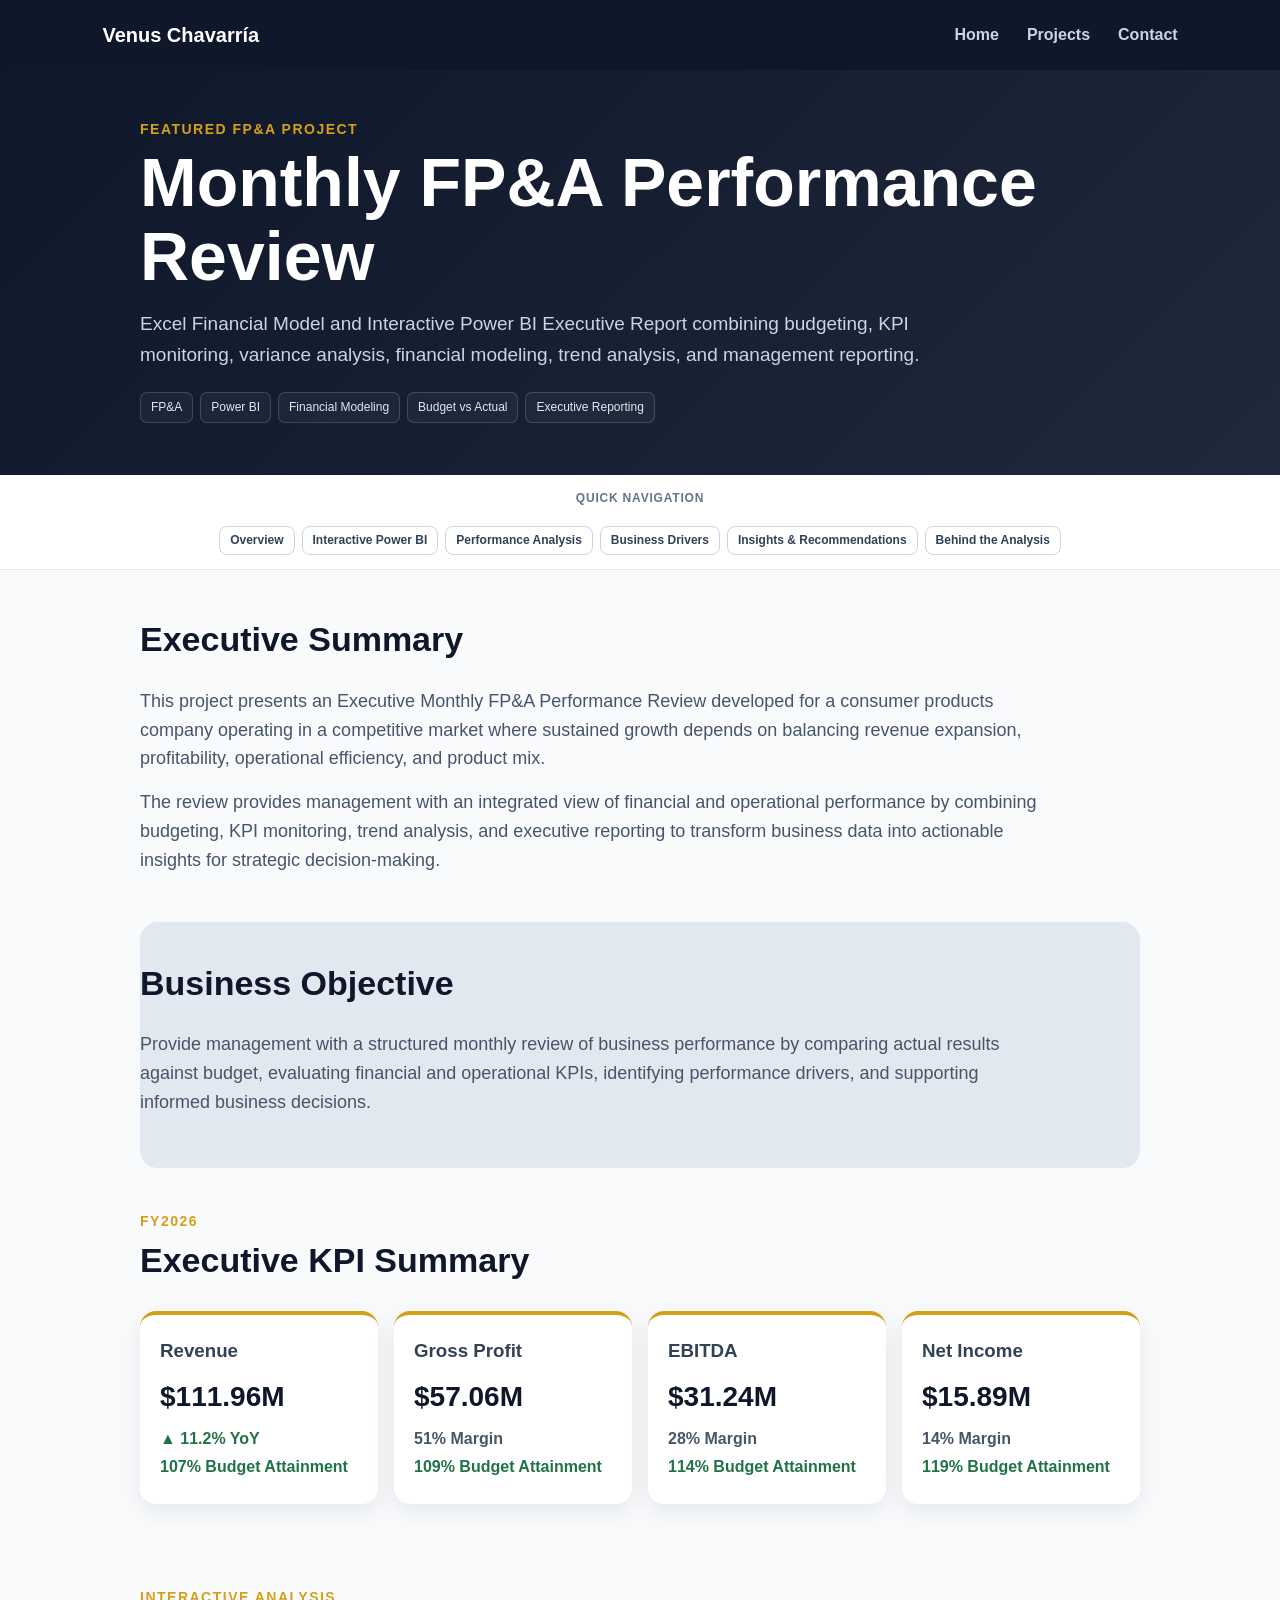
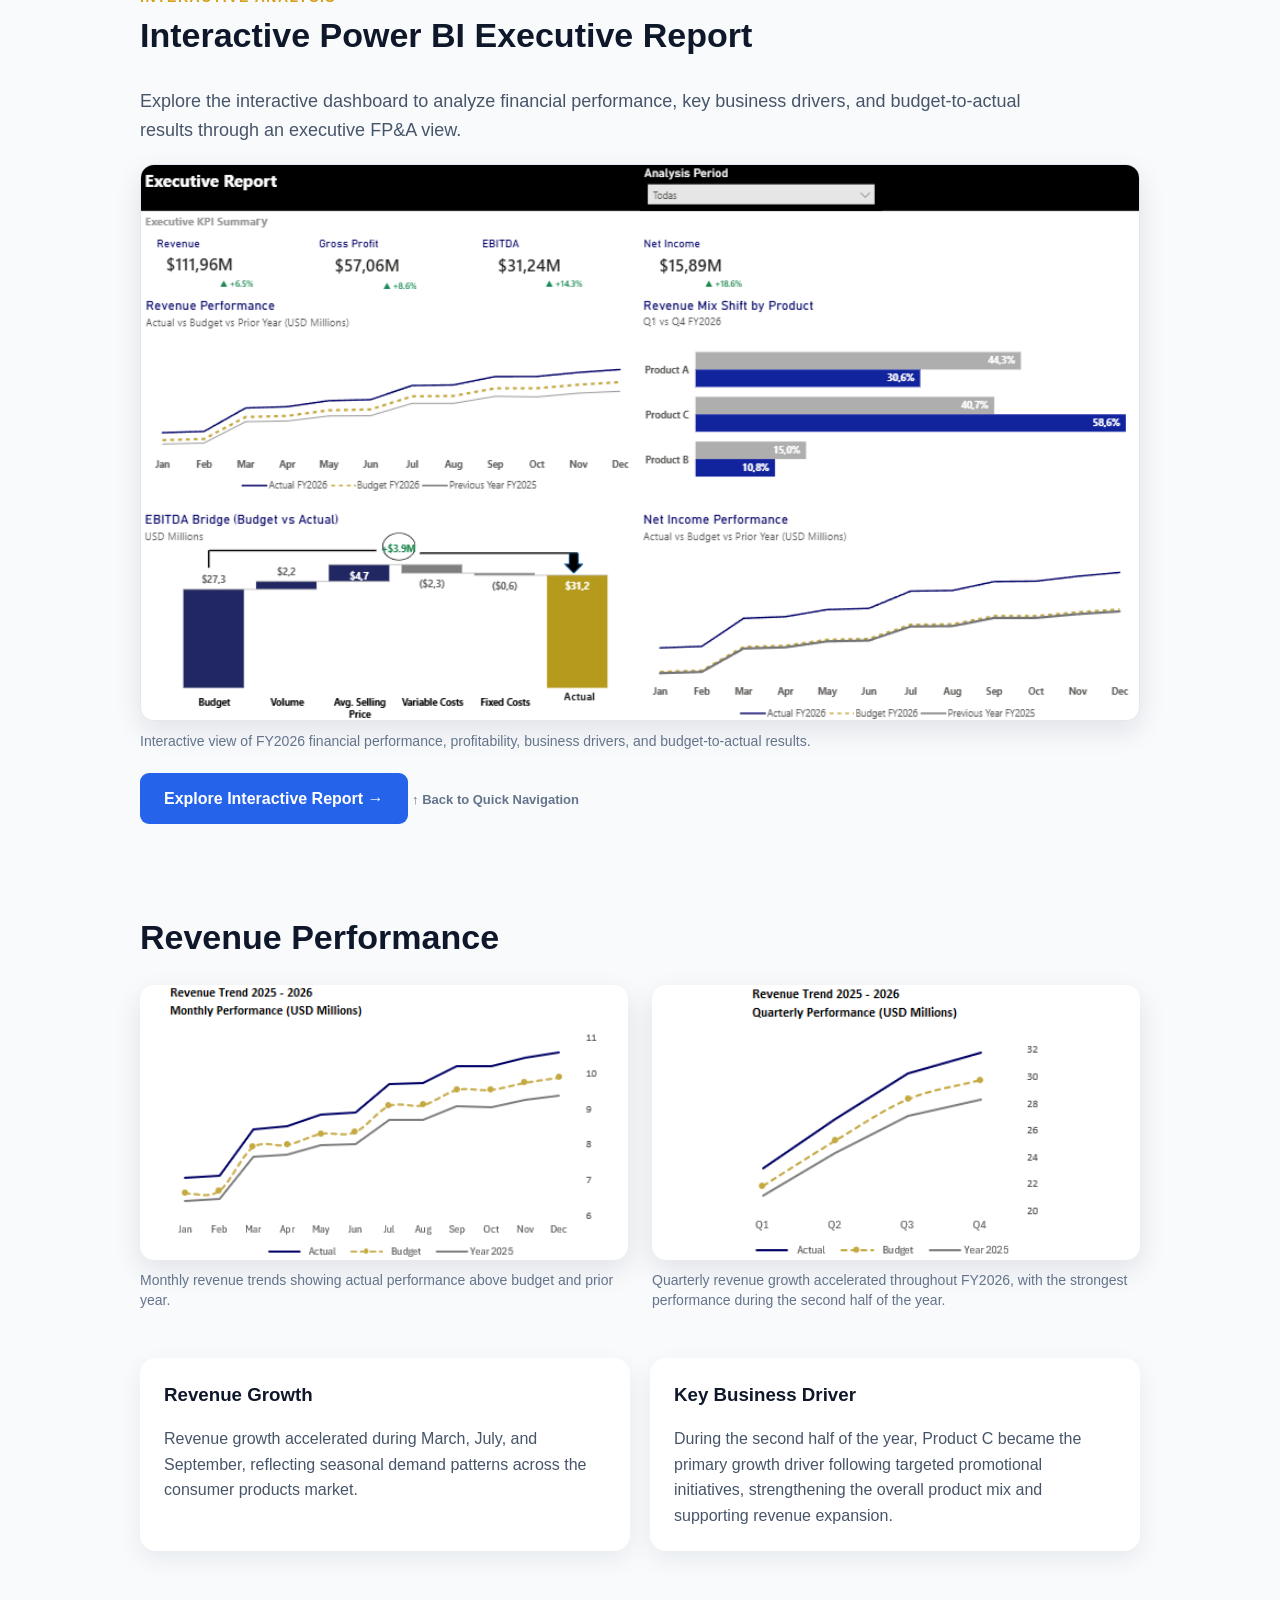
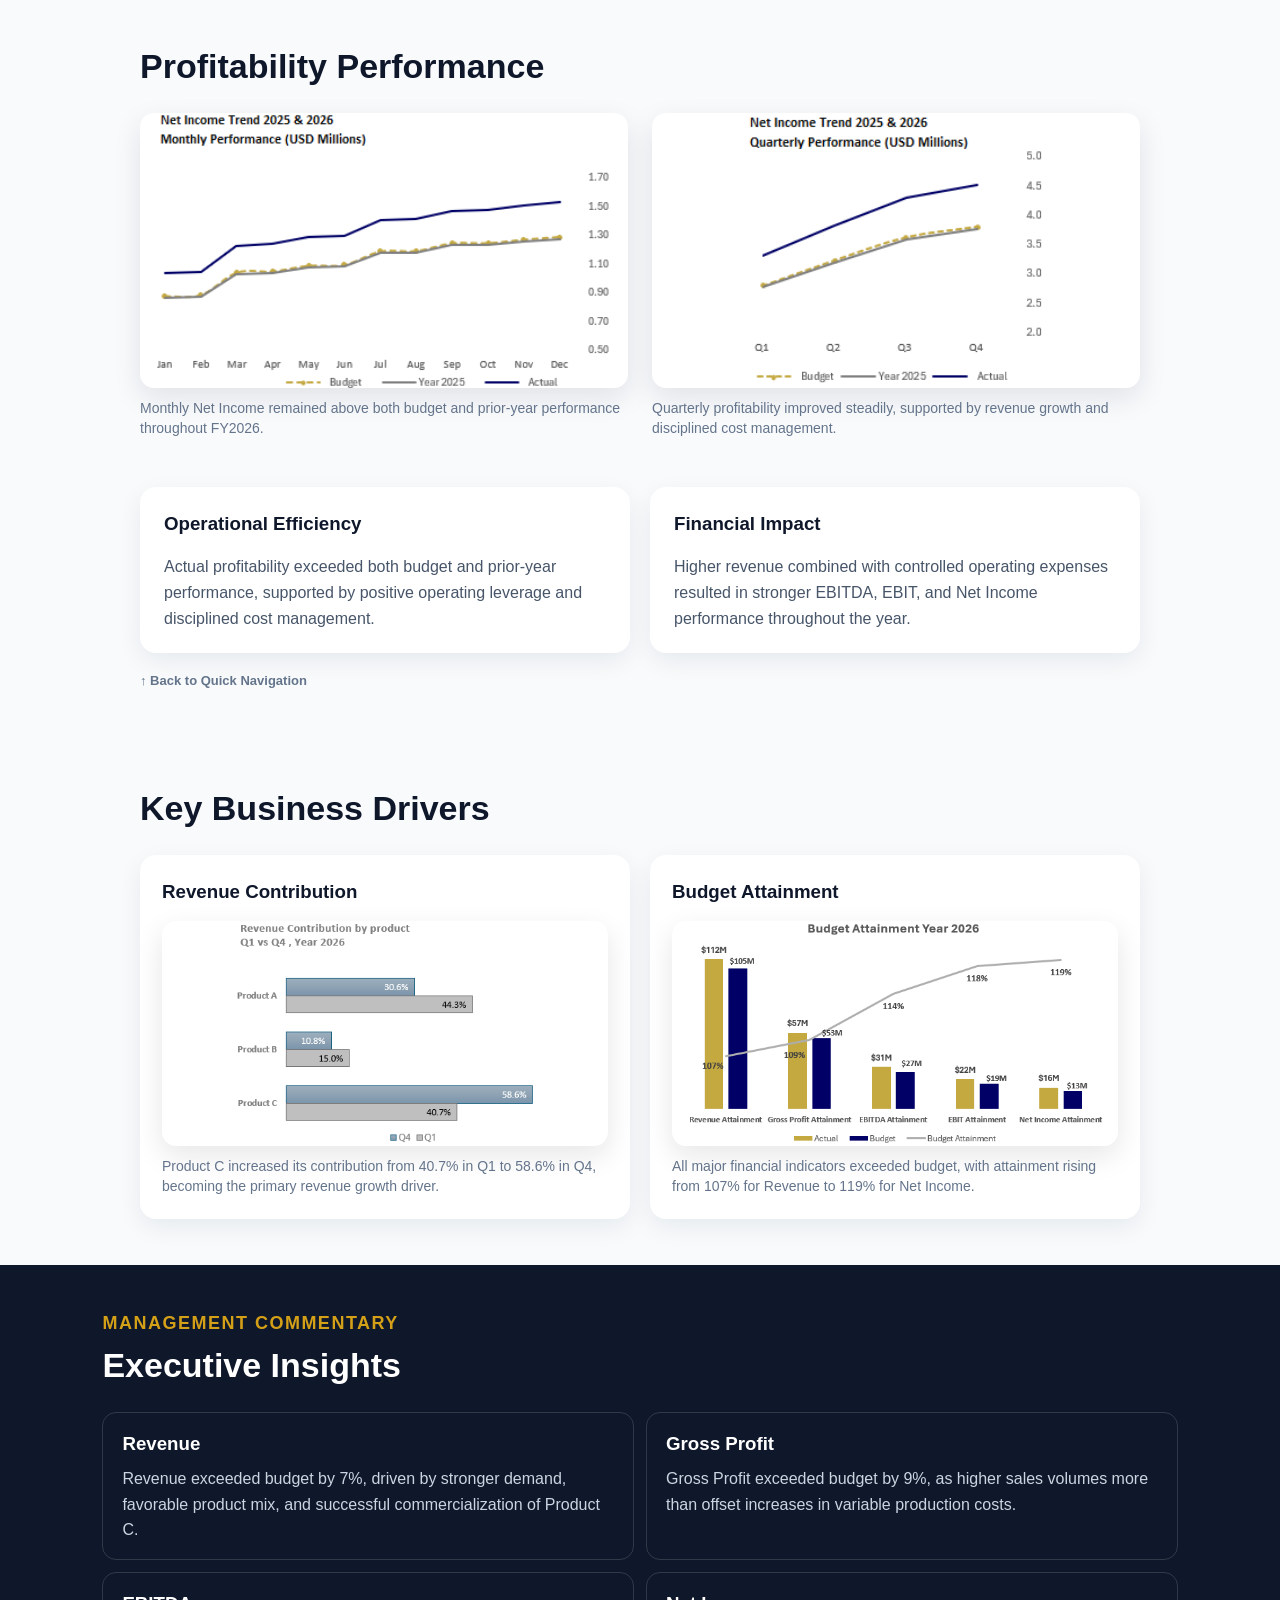
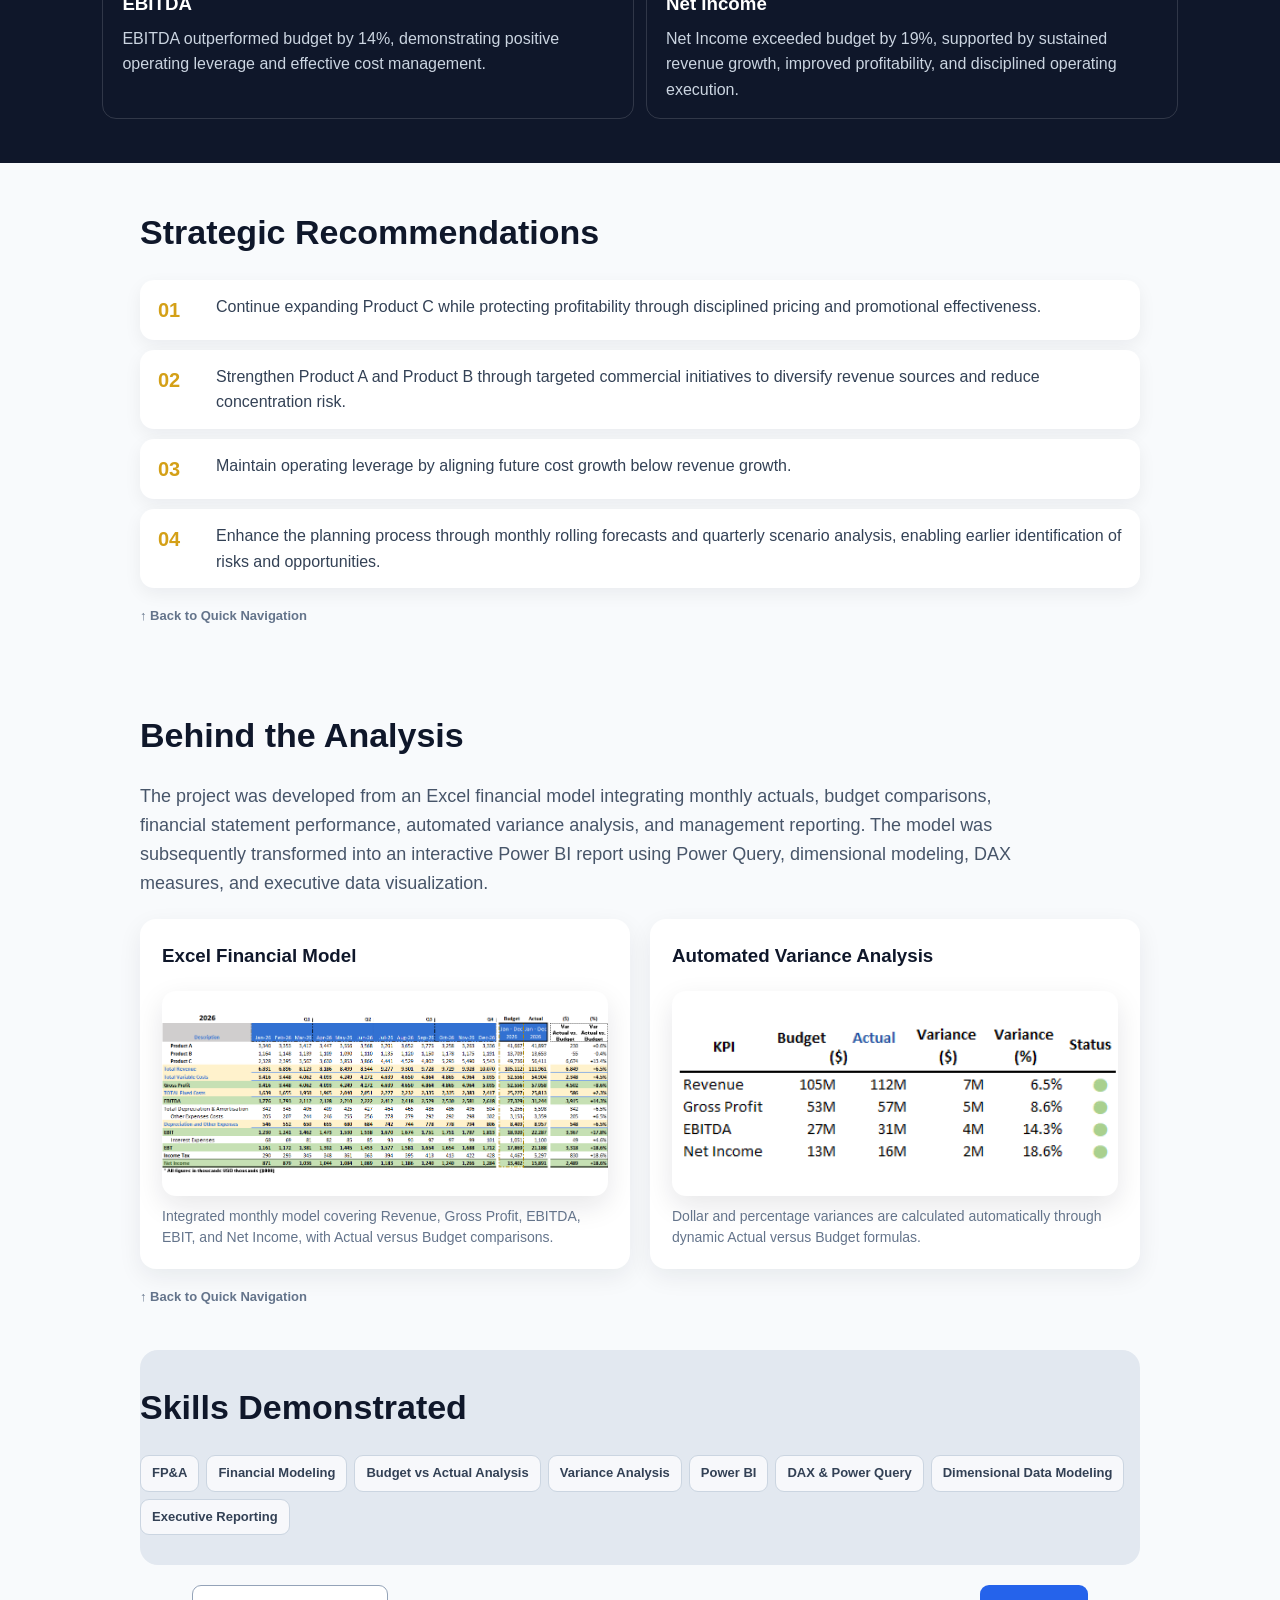
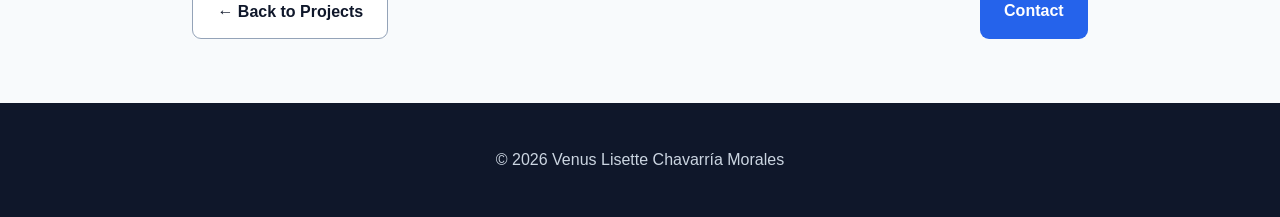
==== commit 44ee598d: "Refactor project1.html for cleaner structure Removed unnecessary closing tags and adjusted skill bad" ====
--- a/project1.html
+++ b/project1.html
@@ -210,7 +210,7 @@
     <figcaption>
       Quarterly revenue growth accelerated throughout FY2026, with the strongest performance during the second half of the year.
     </figcaption>
-  </figure>
+  </figure> <figure class="project-visual quarterly-visual">
 
 </div>
 
@@ -267,7 +267,7 @@
     <figcaption>
       Quarterly profitability improved steadily, supported by revenue growth and disciplined cost management.
     </figcaption>
-  </figure>
+  </figure> <figure class="project-visual quarterly-visual">
 
 </div>
 
@@ -492,20 +492,16 @@
 
       <h2>Skills Demonstrated</h2>
 
-     <div class="skill-badges">
+   <div class="skill-badges">
   <span>FP&amp;A</span>
   <span>Financial Modeling</span>
-  <span>Forecasting</span>
   <span>Budget vs Actual Analysis</span>
   <span>Variance Analysis</span>
-  <span>KPI Design</span>
   <span>Power BI</span>
   <span>DAX &amp; Power Query</span>
   <span>Dimensional Data Modeling</span>
   <span>Executive Reporting</span>
-  <span>Business Performance Analysis</span>
 </div>
-
     </section>
 
 
--- a/style.css
+++ b/style.css
@@ -989,3 +989,785 @@
 .quick-nav-links a {
   font-size: 12px;
 }
+
+/* =========================================================
+   PROJECT 1 - FINAL POLISH
+   Desktop + General
+========================================================= */
+
+/* ---------- Shared horizontal alignment ---------- */
+
+.project-hero-inner,
+.quick-nav {
+  width: min(1000px, 84%);
+  margin-left: auto;
+  margin-right: auto;
+}
+
+.project-hero {
+  padding-left: 0;
+  padding-right: 0;
+  padding-top: 48px;
+  padding-bottom: 52px;
+}
+
+.project-section:not(.dark-section) {
+  width: min(1000px, 84%);
+  max-width: none;
+  padding-left: 0;
+  padding-right: 0;
+}
+
+
+/* ---------- Hero tags: badges, not navigation ---------- */
+
+.project-tags {
+  gap: 7px;
+}
+
+.project-tags span {
+  padding: 5px 10px;
+  border: 1px solid rgba(255, 255, 255, 0.16);
+  border-radius: 7px;
+  background: rgba(255, 255, 255, 0.04);
+  font-size: 12px;
+}
+
+
+/* ---------- Quick Navigation ---------- */
+
+.quick-nav-section {
+  max-width: none;
+  padding: 14px 0;
+  border-bottom: 1px solid #e2e8f0;
+  background: #ffffff;
+}
+
+.quick-nav {
+  display: flex;
+  align-items: center;
+  gap: 18px;
+}
+
+.quick-nav-label {
+  flex: 0 0 auto;
+  color: #64748b;
+  font-size: 12px;
+  font-weight: 700;
+  letter-spacing: 0.8px;
+  text-transform: uppercase;
+}
+
+.quick-nav-links {
+  display: flex;
+  flex-wrap: wrap;
+  gap: 7px;
+}
+
+.quick-nav-links a {
+  display: inline-flex;
+  align-items: center;
+  padding: 6px 10px;
+  border: 1px solid #cbd5e1;
+  border-radius: 8px;
+  background: #ffffff;
+  color: #334155;
+  font-size: 12px;
+  font-weight: 600;
+  line-height: 1.25;
+  text-decoration: none;
+  transition:
+    border-color 0.2s ease,
+    color 0.2s ease,
+    background-color 0.2s ease,
+    transform 0.2s ease;
+}
+
+.quick-nav-links a:hover {
+  border-color: #2563eb;
+  background: #eff6ff;
+  color: #2563eb;
+  transform: translateY(-1px);
+}
+
+
+/* ---------- Return to Quick Navigation ---------- */
+
+.back-to-nav {
+  display: inline-block;
+  margin-top: 18px;
+  color: #64748b;
+  font-size: 13px;
+  font-weight: 600;
+  text-decoration: none;
+}
+
+.back-to-nav:hover {
+  color: #2563eb;
+}
+
+
+/* ---------- Smooth anchor positioning ---------- */
+
+#overview,
+#interactive-power-bi,
+#performance-analysis,
+#business-drivers,
+#insights-recommendations,
+#behind-analysis,
+#quick-navigation {
+  scroll-margin-top: 20px;
+}
+
+
+/* ---------- Overall section rhythm ---------- */
+
+.executive-summary {
+  padding-top: 42px;
+  padding-bottom: 32px;
+}
+
+.business-objective {
+  padding-top: 34px;
+  padding-bottom: 34px;
+}
+
+.kpi-summary {
+  padding-top: 42px;
+  padding-bottom: 42px;
+}
+
+.interactive-report {
+  padding-top: 40px;
+  padding-bottom: 44px;
+}
+
+.revenue-performance,
+.profitability-performance {
+  padding-top: 42px;
+  padding-bottom: 46px;
+}
+
+.business-drivers {
+  padding-top: 42px;
+  padding-bottom: 46px;
+}
+
+.recommendations-section {
+  padding-top: 42px;
+  padding-bottom: 40px;
+}
+
+.behind-analysis {
+  padding-top: 40px;
+  padding-bottom: 42px;
+}
+
+.skills-section {
+  padding-top: 38px;
+  padding-bottom: 38px;
+}
+
+
+/* ---------- Main paragraph rhythm ---------- */
+
+.project-section > p {
+  line-height: 1.6;
+}
+
+.executive-summary > p {
+  margin-top: 0;
+  margin-bottom: 15px;
+}
+
+.behind-analysis > p {
+  margin-top: 0;
+  margin-bottom: 22px;
+}
+
+
+/* ---------- KPI Summary: more compact ---------- */
+
+.kpi-grid {
+  gap: 16px;
+}
+
+.kpi-card {
+  padding: 21px 20px;
+}
+
+.kpi-card h3 {
+  margin-bottom: 9px;
+}
+
+.kpi-value {
+  margin-bottom: 6px;
+  font-size: 28px;
+}
+
+.kpi-growth,
+.kpi-budget,
+.kpi-detail {
+  margin: 3px 0;
+}
+
+
+/* ---------- Captions: one consistent alignment ---------- */
+
+.project-page .project-visual figcaption {
+  max-width: none;
+  margin: 10px 0 0;
+  text-align: left;
+  line-height: 1.45;
+}
+
+
+/* ---------- Power BI ---------- */
+
+.power-bi-preview {
+  margin-top: 20px;
+  margin-bottom: 17px;
+}
+
+.power-bi-preview img {
+  border: 1px solid #e2e8f0;
+}
+
+.power-bi-button {
+  margin-top: 4px;
+}
+
+
+/* ---------- Revenue + Profitability chart balance ---------- */
+
+.revenue-performance .visual-grid,
+.profitability-performance .visual-grid {
+  gap: 24px;
+  align-items: start;
+}
+
+.revenue-performance .visual-grid .project-visual img,
+.profitability-performance .visual-grid .project-visual img {
+  width: 100%;
+  height: 275px;
+  object-fit: contain;
+}
+
+.revenue-performance .visual-grid,
+.profitability-performance .visual-grid {
+  margin-top: 20px;
+  margin-bottom: 24px;
+}
+
+
+/* ---------- Insight cards ---------- */
+
+.insight-grid {
+  gap: 20px;
+}
+
+.insight-card {
+  padding: 22px 24px;
+}
+
+.insight-card h3 {
+  margin-bottom: 10px;
+}
+
+.insight-card p {
+  margin-bottom: 0;
+}
+
+
+/* ---------- Key Business Drivers ---------- */
+
+.business-driver-grid {
+  gap: 20px;
+}
+
+.business-drivers .driver-card {
+  padding: 22px;
+}
+
+.business-drivers .driver-card h3 {
+  margin-bottom: 10px;
+}
+
+.business-drivers .compact-visual {
+  margin-top: 14px;
+  margin-bottom: 0;
+}
+
+.business-drivers .compact-visual img {
+  width: 100%;
+  height: 225px;
+  object-fit: contain;
+}
+
+
+/* ---------- Executive Insights ---------- */
+
+.dark-section {
+  padding-top: 44px;
+  padding-bottom: 44px;
+}
+
+.dark-section h2 {
+  margin-bottom: 20px;
+}
+
+.executive-insights {
+  gap: 16px;
+}
+
+.executive-insights article {
+  padding: 18px 21px;
+}
+
+.executive-insights article h3 {
+  margin-bottom: 9px;
+}
+
+.executive-insights article p {
+  margin-top: 0;
+  margin-bottom: 0;
+}
+
+
+/* ---------- Strategic Recommendations ---------- */
+
+.recommendation-list {
+  gap: 10px;
+}
+
+.recommendation-list article {
+  grid-template-columns: 46px 1fr;
+  gap: 12px;
+  padding: 14px 18px;
+}
+
+.recommendation-list span {
+  font-size: 20px;
+}
+
+
+/* ---------- Behind the Analysis ---------- */
+
+.analysis-grid {
+  align-items: stretch;
+  gap: 20px;
+}
+
+.analysis-card {
+  display: flex;
+  flex-direction: column;
+  padding: 22px;
+}
+
+.analysis-card h3 {
+  margin-bottom: 10px;
+}
+
+.analysis-card .project-visual {
+  margin-top: 10px;
+  margin-bottom: 0;
+  display: flex;
+  flex-direction: column;
+  flex: 1;
+}
+
+.analysis-card .project-visual img {
+  width: 100%;
+  height: 205px;
+  max-height: none;
+  object-fit: contain;
+}
+
+.financial-model-card img {
+  max-height: none;
+}
+
+
+/* ---------- Skills: technical badges, not buttons ---------- */
+
+.skills-section .skill-badges {
+  gap: 7px;
+}
+
+.skills-section .skill-badges span {
+  padding: 7px 11px;
+  border-radius: 9px;
+  background: rgba(255, 255, 255, 0.72);
+  font-size: 13px;
+}
+
+/* =========================================================
+   PROJECT 1 - FINAL MOBILE POLISH
+========================================================= */
+
+@media (max-width: 520px) {
+
+  /* ---------- Navigation ---------- */
+
+  .navbar {
+    padding: 14px 5%;
+    align-items: flex-start;
+  }
+
+  .brand {
+    font-size: 18px;
+  }
+
+  .nav-links {
+    gap: 10px;
+    justify-content: flex-end;
+  }
+
+
+  /* ---------- Shared mobile width ---------- */
+
+  .project-hero-inner,
+  .quick-nav,
+  .project-section:not(.dark-section) {
+    width: auto;
+    margin-left: 6%;
+    margin-right: 6%;
+  }
+
+
+  /* ---------- Hero ---------- */
+
+  .project-hero {
+    padding-top: 34px;
+    padding-bottom: 38px;
+  }
+
+  .project-hero h1 {
+    font-size: 36px;
+    margin-bottom: 14px;
+  }
+
+  .project-subtitle {
+    margin-bottom: 18px;
+  }
+
+  .project-tags {
+    gap: 6px;
+  }
+
+  .project-tags span {
+    padding: 5px 9px;
+    border-radius: 7px;
+    font-size: 11px;
+  }
+
+
+  /* ---------- Quick Navigation ---------- */
+
+  .quick-nav-section {
+    padding-top: 14px;
+    padding-bottom: 14px;
+  }
+
+  .quick-nav {
+    align-items: flex-start;
+    flex-direction: column;
+    gap: 8px;
+  }
+
+  .quick-nav-links {
+    gap: 7px;
+  }
+
+  .quick-nav-links a {
+    padding: 7px 9px;
+    border-radius: 8px;
+    font-size: 11px;
+  }
+
+
+  /* ---------- Section rhythm ---------- */
+
+  .executive-summary {
+    padding-top: 34px;
+    padding-bottom: 26px;
+  }
+
+  .business-objective {
+    padding-top: 30px;
+    padding-bottom: 30px;
+  }
+
+  .kpi-summary {
+    padding-top: 34px;
+    padding-bottom: 30px;
+  }
+
+  .interactive-report {
+    padding-top: 30px;
+    padding-bottom: 36px;
+  }
+
+  .revenue-performance,
+  .profitability-performance,
+  .business-drivers {
+    padding-top: 32px;
+    padding-bottom: 36px;
+  }
+
+  .dark-section {
+    padding-top: 34px;
+    padding-bottom: 34px;
+  }
+
+  .recommendations-section {
+    padding-top: 34px;
+    padding-bottom: 34px;
+  }
+
+  .behind-analysis {
+    padding-top: 32px;
+    padding-bottom: 34px;
+  }
+
+  .skills-section {
+    padding-top: 32px;
+    padding-bottom: 32px;
+  }
+
+
+  /* ---------- KPI cards ---------- */
+
+  .kpi-grid {
+    gap: 13px;
+  }
+
+  .kpi-card {
+    padding: 18px 20px;
+  }
+
+  .kpi-value {
+    font-size: 26px;
+  }
+
+
+  /* ---------- Power BI ---------- */
+
+  .power-bi-preview {
+    margin-top: 17px;
+    margin-bottom: 14px;
+  }
+
+
+  /* ---------- All chart captions ---------- */
+
+  .project-page .project-visual figcaption {
+    margin-top: 8px;
+    text-align: left;
+    font-size: 13px;
+    line-height: 1.45;
+  }
+
+
+  /* ---------- Revenue / Profitability ---------- */
+
+  .revenue-performance .visual-grid,
+  .profitability-performance .visual-grid {
+    gap: 22px;
+    margin-top: 16px;
+    margin-bottom: 20px;
+  }
+
+  .revenue-performance .visual-grid .project-visual img,
+  .profitability-performance .visual-grid .project-visual img {
+    height: auto;
+  }
+
+  .insight-grid {
+    gap: 13px;
+  }
+
+  .insight-card {
+    padding: 18px 20px;
+  }
+
+
+  /* ---------- Business Drivers ---------- */
+
+  .business-driver-grid {
+    gap: 14px;
+  }
+
+  .business-drivers .driver-card {
+    padding: 19px;
+  }
+
+  .business-drivers .compact-visual img {
+    height: auto;
+  }
+
+  .business-drivers .compact-visual {
+    margin-top: 10px;
+  }
+
+
+  /* ---------- Executive Insights ---------- */
+
+  .executive-insights {
+    gap: 13px;
+  }
+
+  .executive-insights article {
+    padding: 17px 19px;
+  }
+
+  .dark-section h2 {
+    margin-bottom: 16px;
+  }
+
+
+  /* ---------- Recommendations ---------- */
+
+  .recommendation-list {
+    gap: 9px;
+  }
+
+  .recommendation-list article {
+    grid-template-columns: 36px 1fr;
+    gap: 9px;
+    padding: 14px 15px;
+  }
+
+  .recommendation-list span {
+    font-size: 18px;
+  }
+
+
+  /* ---------- Behind the Analysis ---------- */
+
+  .behind-analysis > p {
+    line-height: 1.55;
+    margin-bottom: 18px;
+  }
+
+  .analysis-grid {
+    gap: 14px;
+  }
+
+  .analysis-card {
+    padding: 19px;
+  }
+
+  .analysis-card h3 {
+    margin-bottom: 8px;
+  }
+
+  .analysis-card .project-visual {
+    margin-top: 8px;
+  }
+
+  .analysis-card .project-visual img {
+    height: auto;
+  }
+
+
+  /* ---------- Skills ---------- */
+
+  .skills-section .skill-badges {
+    gap: 6px;
+  }
+
+  .skills-section .skill-badges span {
+    padding: 7px 9px;
+    border-radius: 9px;
+    font-size: 11px;
+  }
+
+
+  /* ---------- Back to Quick Navigation ---------- */
+
+  .back-to-nav {
+    margin-top: 15px;
+    font-size: 12px;
+  }
+}
+
+/* =========================
+   PROJECT 1 - FINAL MICRO ADJUSTMENTS
+========================= */
+
+/* Business Objective */
+.business-objective {
+  padding-left: 34px;
+  padding-right: 34px;
+}
+
+/* Quarterly visuals - desktop */
+.quarterly-visual {
+  padding-left: 12px;
+  padding-right: 12px;
+}
+
+/* Executive Insights */
+.executive-insights {
+  gap: 12px;
+}
+
+.executive-insights article {
+  padding: 16px 19px;
+}
+
+.executive-insights article h3 {
+  margin-top: 0;
+  margin-bottom: 7px;
+}
+
+/* Skills */
+.skills-section {
+  padding-top: 30px;
+  padding-bottom: 30px;
+}
+
+.skills-section .skill-badges {
+  margin-top: 14px;
+  gap: 7px;
+}
+
+@media (max-width: 520px) {
+
+  /* Business Objective */
+  .business-objective {
+    padding-left: 24px;
+    padding-right: 24px;
+  }
+
+  /* Quarterly charts slightly less dominant */
+  .quarterly-visual {
+    width: 92%;
+    margin-left: auto;
+    margin-right: auto;
+  }
+
+  /* Executive Insights tighter */
+  .executive-insights {
+    gap: 10px;
+  }
+
+  .executive-insights article {
+    padding: 15px 18px;
+  }
+
+  .executive-insights article h3 {
+    margin-bottom: 7px;
+  }
+
+  /* Skills */
+  .skills-section {
+    padding-top: 28px;
+    padding-bottom: 28px;
+  }
+
+  .skills-section .skill-badges {
+    margin-top: 12px;
+  }
+}
